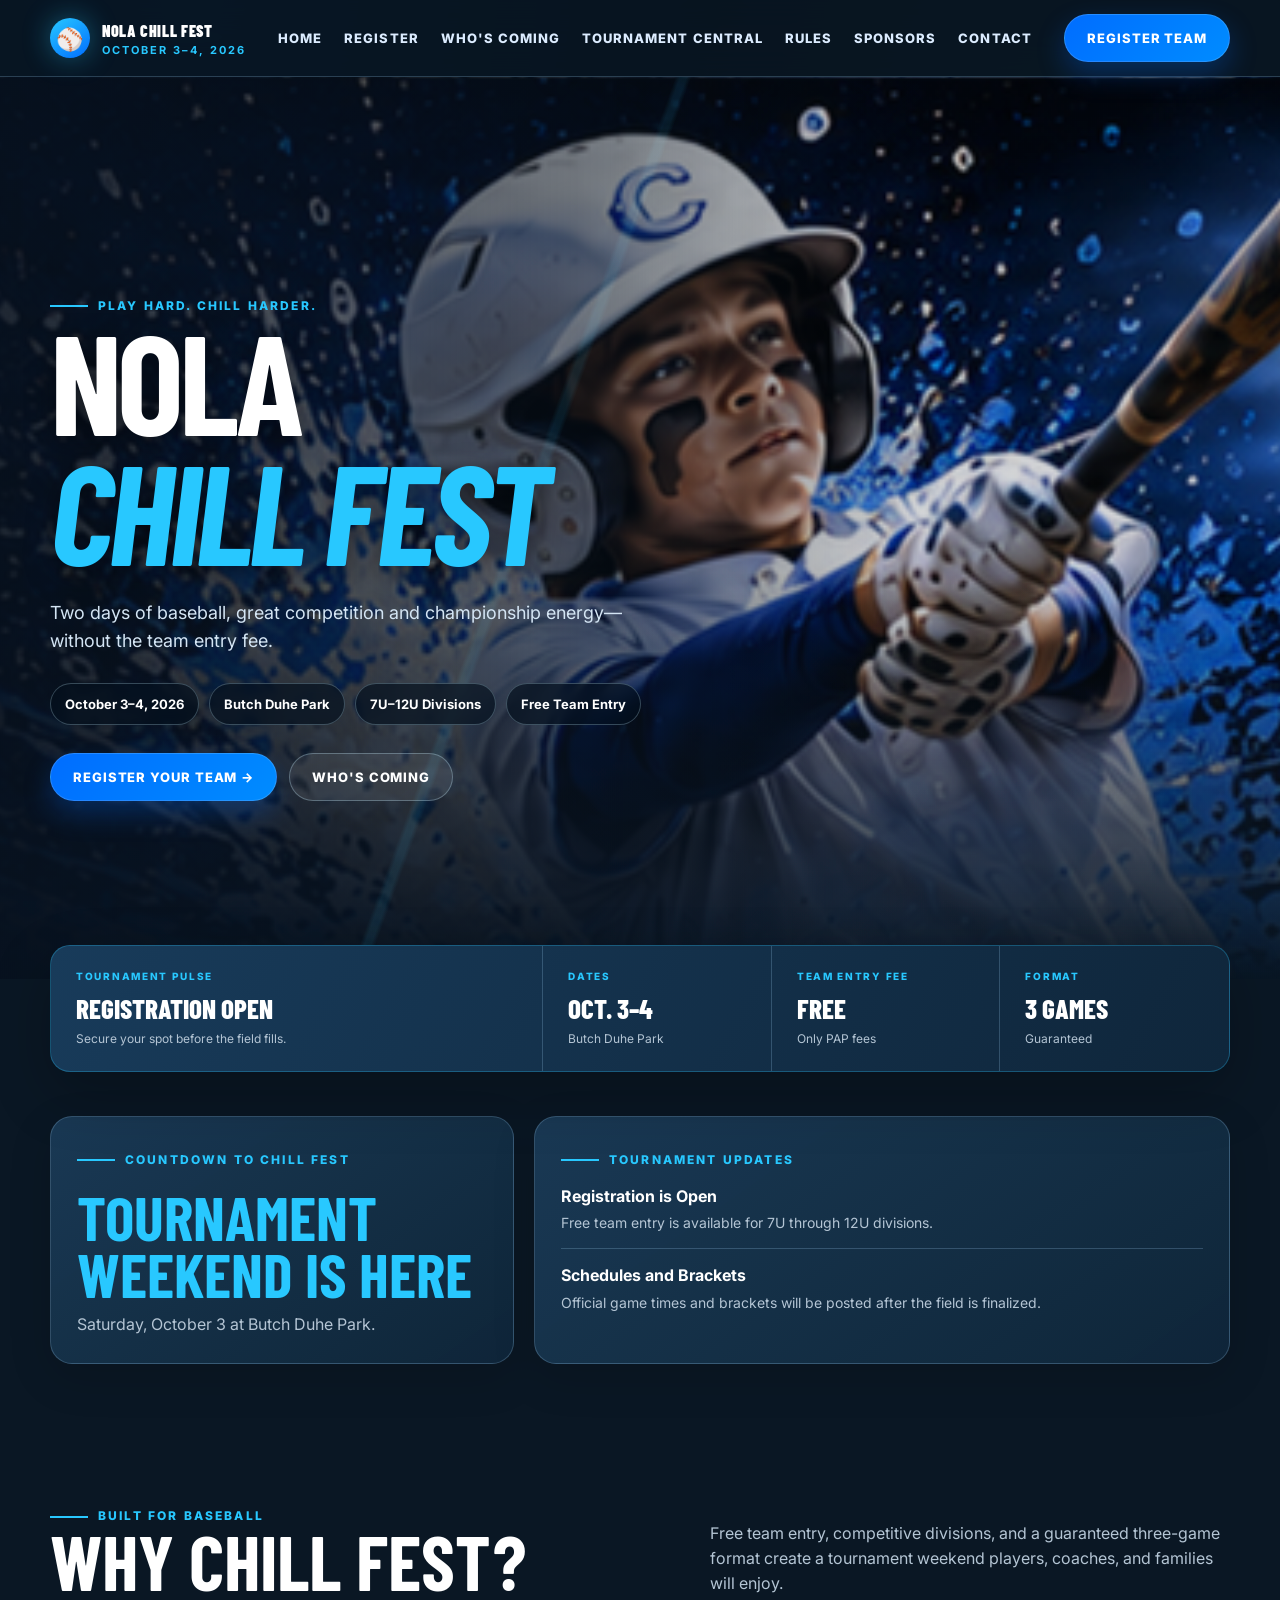
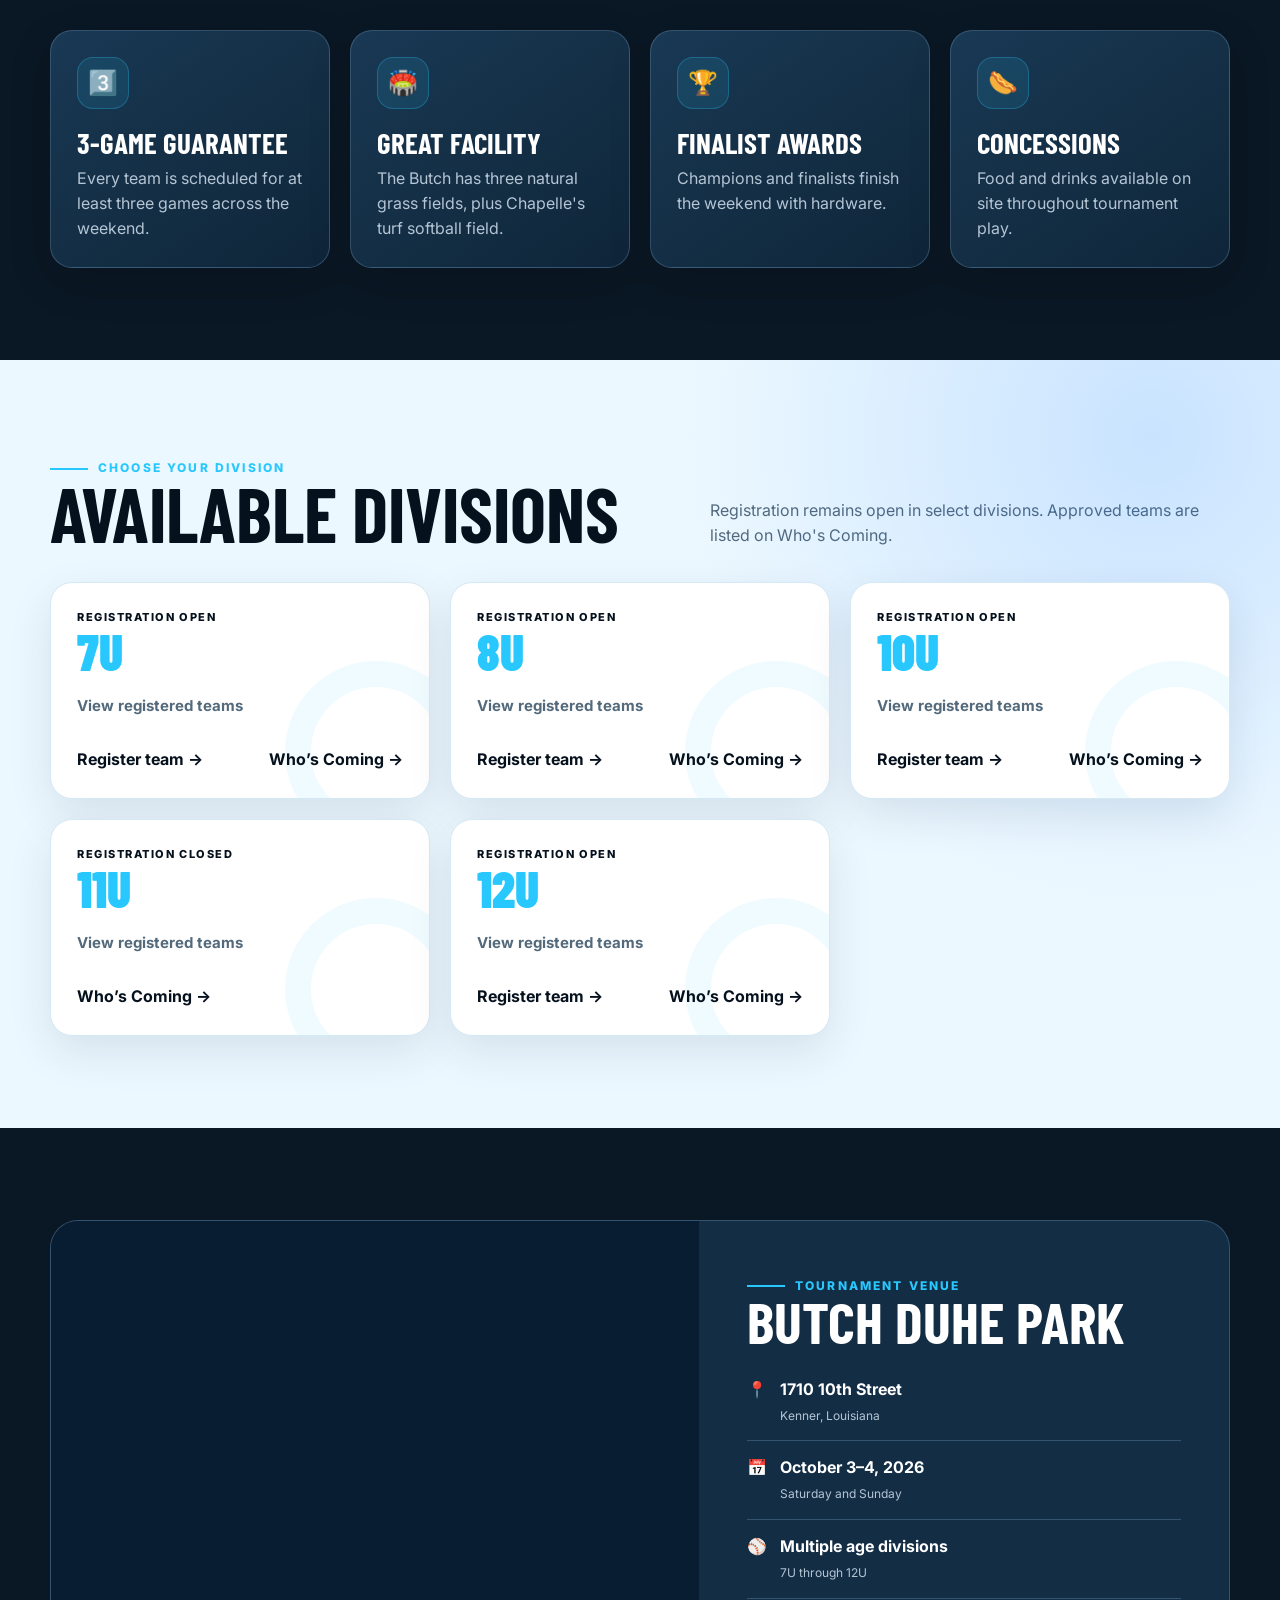
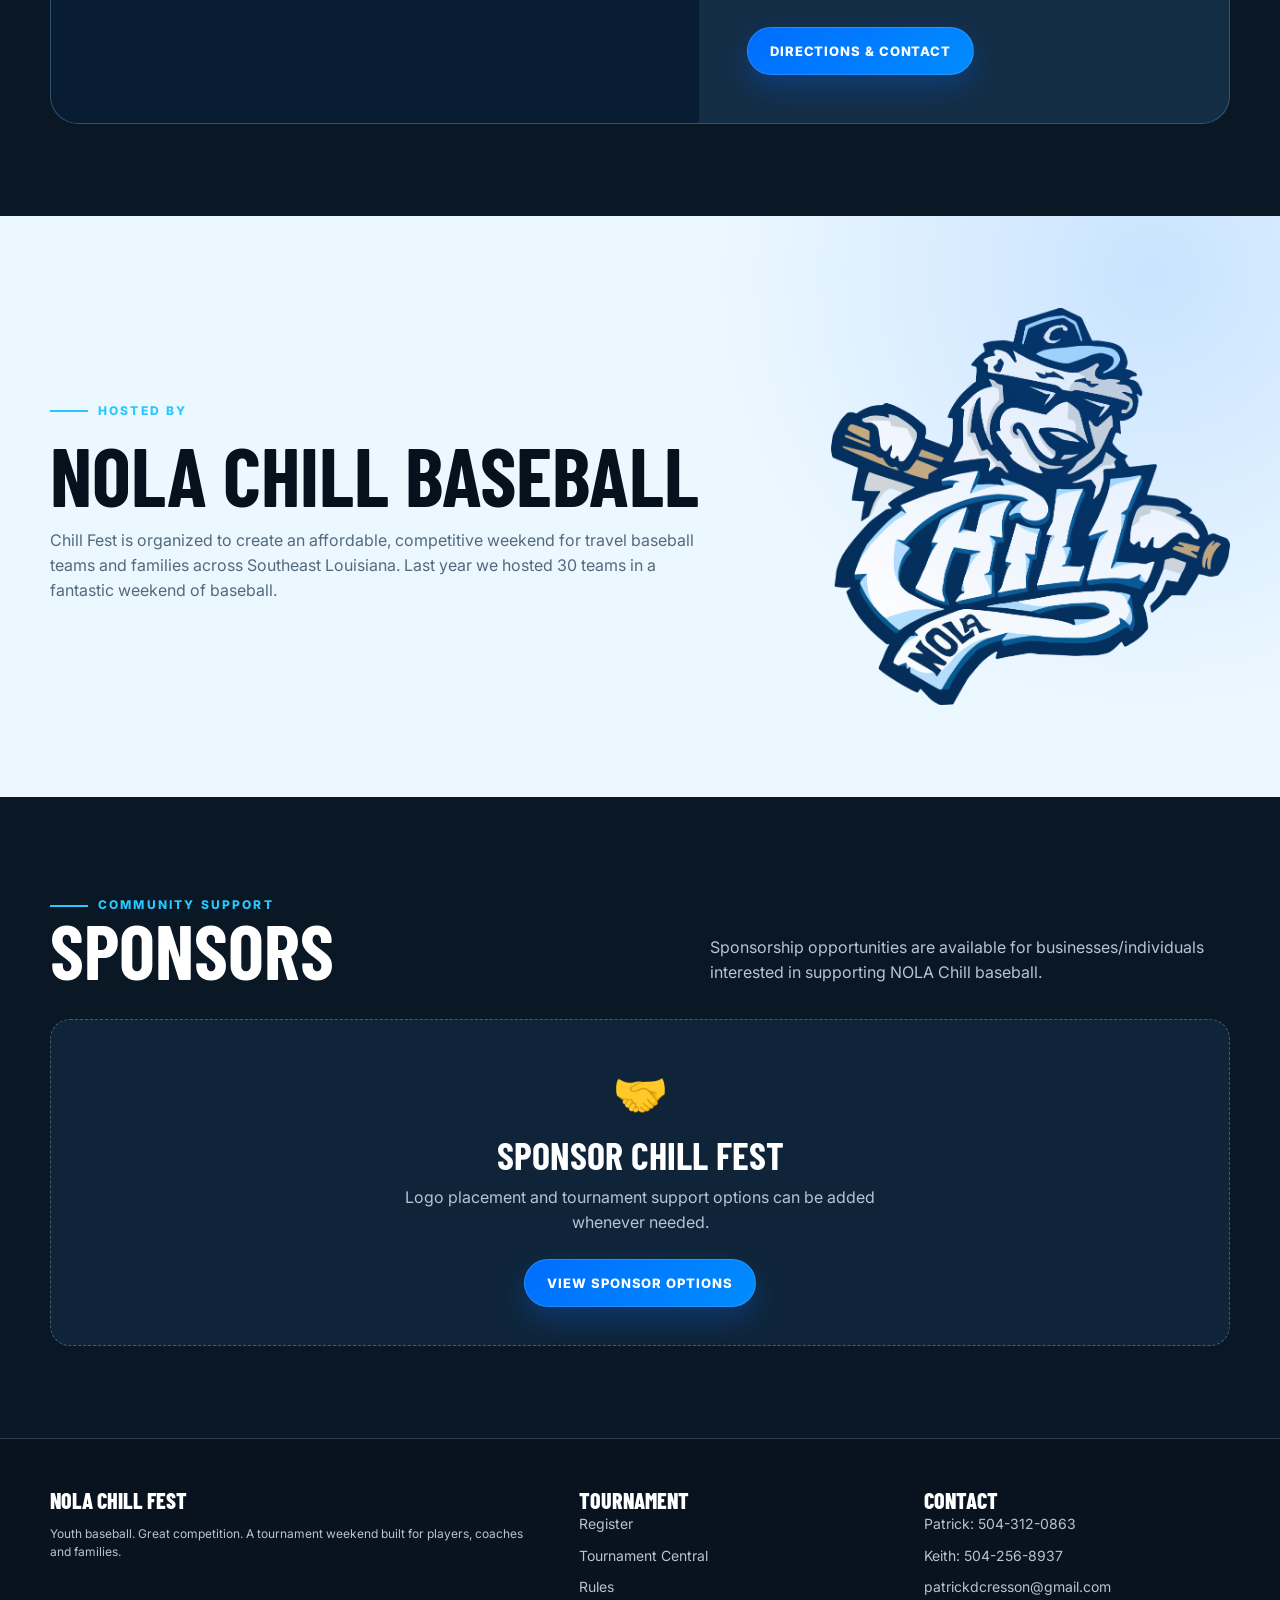
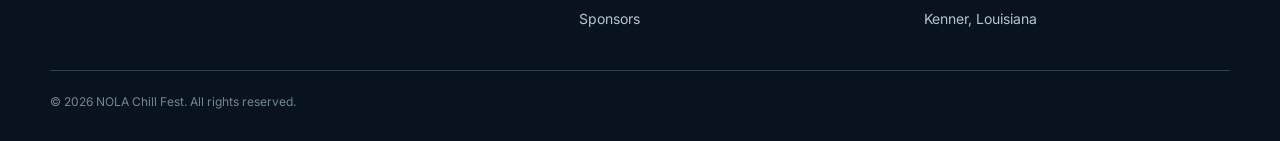
==== index.html @ 2774bab5 "Update index.html" ====
<!doctype html>
<html lang="en">
<head>
<meta charset="utf-8">
<meta name="viewport" content="width=device-width,initial-scale=1">
<title>NOLA Chill Fest Baseball Tournament | October 3–4, 2026</title>
<meta name="description" content="Register for NOLA Chill Fest, a free-entry youth baseball tournament at Butch Duhe Park in Kenner, Louisiana.">
<link rel="stylesheet" href="assets/styles.css">
<link rel="icon" type="image/png" href="assets/favicon.png">
</head>
<body>
<header class="site-header">
  <div class="wrap nav"><a class="brand" href="index.html"><span class="brand-mark">⚾</span><span>NOLA Chill Fest<small>October 3–4, 2026</small></span></a>
    <nav class="desktop-nav"><a href="index.html">Home</a><a href="register.html">Register</a><a data-whos-coming href="whos-coming.html">Who's Coming</a><a href="tournament-central.html">Tournament Central</a><a href="rules.html">Rules</a><a href="sponsors.html">Sponsors</a><a href="contact.html">Contact</a></nav>
    <a class="nav-cta" href="register.html">Register Team</a>
    <button class="menu-btn" aria-label="Open menu">☰</button>
  </div>
  <nav class="mobile-nav"><a href="index.html">Home</a><a href="register.html">Register</a><a data-whos-coming href="whos-coming.html">Who's Coming</a><a href="tournament-central.html">Tournament Central</a><a href="rules.html">Rules</a><a href="sponsors.html">Sponsors</a><a href="contact.html">Contact</a></nav>
</header>
<main>
  <section class="hero">
    <div class="wrap hero-inner">
      <div class="eyebrow">PLAY HARD. CHILL HARDER.</div>
      <h1>NOLA <span>Chill Fest</span></h1>
      <p class="hero-copy">Two days of baseball, great competition and championship energy—without the team entry fee.</p>
      <div class="hero-meta"><span class="pill">October 3–4, 2026</span><span class="pill">Butch Duhe Park</span><span class="pill">7U–12U Divisions</span><span class="pill">Free Team Entry</span></div>
      <div class="hero-actions"><a class="btn" href="register.html">Register Your Team →</a><a class="btn secondary" href="/whos-coming">Who's Coming</a></div>
		  <!-- <a class="btn secondary" href="#details">Tournament Details</a></div> -->
    </div>
  </section>
  <div class="wrap pulse">
    <div class="pulse-card">
      <div class="pulse-block">
        <div class="pulse-label">Tournament Pulse</div>
        <div class="pulse-value">Registration Open</div>
        <div class="pulse-note">Secure your spot before the field fills.</div>
      </div>
      <div class="pulse-block">
        <div class="pulse-label">Dates</div>
        <div class="pulse-value">OCT. 3–4</div>
        <div class="pulse-note">Butch Duhe Park</div>
      </div>
      <div class="pulse-block">
        <div class="pulse-label">Team Entry Fee</div>
        <div class="pulse-value">Free</div>
        <div class="pulse-note">Only PAP fees</div>
      </div>
      <div class="pulse-block">
        <div class="pulse-label">Format</div>
        <div class="pulse-value">3 Games</div>
        <div class="pulse-note">Guaranteed</div>
      </div>
    </div>
  </div>
  <section class="home-utility">
    <div class="wrap utility-grid">
      <article class="card countdown-card">
        <div class="eyebrow">Countdown to Chill Fest</div>
        <h2 data-countdown>Loading countdown...</h2>
        <p>Saturday, October 3 at Butch Duhe Park.</p>
      </article>
      <article class="card updates-card">
        <div class="eyebrow">Tournament updates</div>
        <div data-tournament-updates>
          <p class="small">Updates will appear here.</p>
        </div>
      </article>
    </div>
  </section>
  <section id="details">
    <div class="wrap">
      <div class="section-head">
        <div>
          <div class="eyebrow">Built for baseball</div>
          <h2>Why Chill Fest?</h2>
        </div>
        <p>Free team entry, competitive divisions, and a guaranteed three-game format create a tournament weekend players, coaches, and families will enjoy.</p>
      </div>
      <div class="grid four">
        <article class="card">
          <div class="feature-icon">3️⃣</div>
          <h3>3-Game Guarantee</h3>
          <p>Every team is scheduled for at least three games across the weekend.</p>
        </article>
        <article class="card">
          <div class="feature-icon">🏟️</div>
          <h3>Great Facility</h3>
          <p>The Butch has three natural grass fields, plus Chapelle's turf softball field.</p>
        </article>
        <article class="card">
          <div class="feature-icon">🏆</div>
          <h3>Finalist Awards</h3>
          <p>Champions and finalists finish the weekend with hardware.</p>
        </article>
        <article class="card">
          <div class="feature-icon">🌭</div>
          <h3>Concessions</h3>
          <p>Food and drinks available on site throughout tournament play.</p>
        </article>
      </div>
    </div>
  </section>
  <section class="light-section">
    <div class="wrap">
      <div class="section-head">
        <div>
          <div class="eyebrow">Choose your division</div>
          <h2>Available Divisions</h2>
        </div>
        <p>Registration remains open in select divisions. Approved teams are listed on Who's Coming.</p>
      </div>
      <div class="grid three">
        <article class="card division-card" data-division-card="7U">
          <div>
            <div class="status">Registration open</div>
            <div class="division">7U</div>
            <div class="division-team-count" data-division-count="7U">Checking approved teams…</div>
          </div>
          <div class="division-card-links">
            <a href="register.html">Register team →</a>
            <a href="whos-coming.html" data-whos-coming>Who’s Coming →</a>
          </div>
        </article>
        <article class="card division-card" data-division-card="8U">
          <div>
            <div class="status">Registration open</div>
            <div class="division">8U</div>
            <div class="division-team-count" data-division-count="8U">Checking approved teams…</div>
          </div>
          <div class="division-card-links">
            <a href="register.html">Register team →</a>
            <a href="whos-coming.html" data-whos-coming>Who’s Coming →</a>
          </div>
        </article>
        <!-- <article class="card division-card" data-division-card="9U">
          <div>
            <div class="status">Registration open</div>
            <div class="division">9U</div>
            <div class="division-team-count" data-division-count="9U">Checking approved teams…</div>
          </div>
          <div class="division-card-links">
            <a href="register.html">Register team →</a>
            <a href="whos-coming.html" data-whos-coming>Who’s Coming →</a>
          </div>
        </article>  -->
        <article class="card division-card" data-division-card="10U">
          <div>
            <div class="status">Registration open</div>
            <div class="division">10U</div>
            <div class="division-team-count" data-division-count="10U">Checking approved teams…</div>
          </div>
          <div class="division-card-links">
            <a href="register.html">Register team →</a>
            <a href="whos-coming.html" data-whos-coming>Who’s Coming →</a>
          </div>
        </article>
        <article class="card division-card" data-division-card="11U">
          <div>
            <div class="status">Registration closed</div>
            <div class="division">11U</div>
            <div class="division-team-count" data-division-count="11U">Checking approved teams…</div>
          </div>
          <div class="division-card-links">
            <!-- <a href="register.html">Register team →</a> -->
            <a href="whos-coming.html" data-whos-coming>Who’s Coming →</a>
          </div>
        </article>
        <article class="card division-card" data-division-card="12U">
          <div>
            <div class="status">Registration open</div>
            <div class="division">12U</div>
            <div class="division-team-count" data-division-count="12U">Checking approved teams…</div>
          </div>
          <div class="division-card-links">
            <a href="register.html">Register team →</a>
            <a href="whos-coming.html" data-whos-coming>Who’s Coming →</a>
          </div>
        </article>
      </div>
    </div>
  </section>
  <section>
    <div class="wrap venue">
      <div class="venue-map">
  <!-- Paste the Google Maps iframe here -->
  <iframe
    src="https://www.google.com/maps/embed?pb=!1m18!1m12!1m3!1d4099.324015744456!2d-90.2511274239462!3d29.983693421445647!2m3!1f0!2f0!3f0!3m2!1i1024!2i768!4f13.1!3m3!1m2!1s0x8620b765c4f03809%3A0x68f5ed76d7e73fae!2sButch%20Duhe%20Park!5e1!3m2!1sen!2sus!4v1785452451136!5m2!1sen!2sus"
    loading="lazy"
    allowfullscreen
    referrerpolicy="no-referrer-when-downgrade"
    title="Google map showing Butch Duhe Park">
  </iframe>
</div>
      <div class="venue-copy">
        <div class="eyebrow">Tournament venue</div>
        <h2>Butch Duhe Park</h2>
        <div class="facts">
          <div class="fact"><span>📍</span>
            <div><strong>1710 10th Street</strong><br>
              <span class="small">Kenner, Louisiana</span></div>
          </div>
          <div class="fact"><span>📅</span>
            <div><strong>October 3–4, 2026</strong><br>
              <span class="small">Saturday and Sunday</span></div>
          </div>
          <div class="fact"><span>⚾</span>
            <div><strong>Multiple age divisions</strong><br>
              <span class="small">7U through 12U</span></div>
          </div>
        </div>
        <a class="btn" href="contact.html">Directions & Contact</a></div>
    </div>
  </section>
  <section class="light-section">
    <div class="wrap hosted-grid">
      <div>
        <div class="eyebrow">Hosted by</div>
        <h2>NOLA Chill Baseball</h2>
        <p>Chill Fest is organized to create an affordable, competitive weekend for travel baseball teams and families across Southeast Louisiana. Last year we hosted 30 teams in a fantastic weekend of baseball.</p>
      </div>
      <div class="hosted-mark"><img src="assets/Chill_STANDARD_OnWhite.png" alt="NOLA Chill Fest"></div>
    </div>
  </section>
  <section data-sponsors>
    <div class="wrap sponsor-preview">
      <div class="section-head">
        <div>
          <div class="eyebrow">Community support</div>
          <h2>Sponsors</h2>
        </div>
        <p>Sponsorship opportunities are available for businesses/individuals interested in supporting NOLA Chill baseball.</p>
      </div>
      <div class="empty compact">
        <div class="empty-icon">🤝</div>
        <h2>Sponsor Chill Fest</h2>
        <p>Logo placement and tournament support options can be added whenever needed.</p>
        <a class="btn" href="sponsors.html">View Sponsor Options</a></div>
    </div>
  </section>
  <!-- <section>
    <div class="wrap faq">
      <div class="section-head">
        <div>
          <div class="eyebrow">Quick answers</div>
          <h2>Frequently Asked</h2>
        </div>
      </div>
      <details>
        <summary>Is team entry really free?</summary>
        <p>Yes. Chill Fest is currently promoted as free team entry. Any gate, insurance or administrative details will be clearly communicated before acceptance.</p>
      </details>
      <details>
        <summary>When will teams appear on Who’s Coming?</summary>
        <p>The page remains hidden until at least one approved team has registered. Submitted teams will not publish automatically.</p>
      </details>
      <details>
        <summary>When will schedules and brackets be posted?</summary>
        <p>Tournament Central pages are ready now, but schedules, standings and brackets will display a “coming soon” state until official information is published.</p>
      </details>
    </div>
  </section> -->
</main>
<footer class="site-footer">
  <div class="wrap">
    <div class="footer-grid">
      <div>
        <div class="footer-title">NOLA Chill Fest</div>
        <p class="small">Youth baseball. Great competition. A tournament weekend built for players, coaches and families.</p>
      </div>
      <div>
        <div class="footer-title">Tournament</div>
        <div class="footer-links"><a href="register.html">Register</a><a href="tournament-central.html">Tournament Central</a><a href="rules.html">Rules</a><a href="sponsors.html">Sponsors</a></div>
      </div>
      <div>
        <div class="footer-title">Contact</div>
        <div class="footer-links"><a href="tel:15043120863">Patrick: 504-312-0863</a><a href="tel:15042568937">Keith: 504-256-8937</a><a href="mailto:patrickdcresson@gmail.com">patrickdcresson@gmail.com</a><span>Kenner, Louisiana</span></div>
      </div>
    </div>
    <div class="copyright">© <span data-year></span> NOLA Chill Fest. All rights reserved.</div>
  </div>
</footer>
<script src="assets/config.js"></script><script src="assets/site.js"></script>
</body>
</html>
---- assets/styles.css ----
@import url('https://fonts.googleapis.com/css2?family=Barlow+Condensed:ital,wght@0,600;0,700;0,800;0,900;1,800&family=Inter:wght@400;500;600;700;800&display=swap');
:root {
  /* Soft-dark palette: brighter surfaces, softer contrast, same brand colors. */
  --ink: #0a1724;
  --navy: #10263a;
  --navy2: #17344d;
  --blue: #006dff;
  --cyan: #28c8ff;
  --ice: #c6efff;
  --white: #fff;
  --muted: #b4c5d4;
  --line: rgba(169, 218, 255, .22);
  --card: rgba(21, 48, 73, .92);
  --shadow: 0 22px 60px rgba(0, 0, 0, .24);
  --radius: 22px;
  --max: 1180px;
}
* {
  box-sizing: border-box;
}
html {
  scroll-behavior: smooth;
}
body {
  margin: 0;
  background: var(--ink);
  color: var(--white);
  font-family: Inter, Arial, sans-serif;
  line-height: 1.55;
}
body:before {
  content: "";
  position: fixed;
  inset: 0;
  pointer-events: none;
  background: radial-gradient(circle at 15% 0%, rgba(0, 109, 255, .22), transparent 38%), radial-gradient(circle at 86% 18%, rgba(40, 200, 255, .14), transparent 34%);
  z-index: -2;
}
a {
  color: inherit;
  text-decoration: none;
}
img {
  max-width: 100%;
  display: block;
}
.wrap {
  width: min(var(--max), calc(100% - 32px));
  margin: auto;
}
.site-header {
  position: sticky;
  top: 0;
  z-index: 50;
  background: rgba(8, 20, 32, .9);
  backdrop-filter: blur(16px);
  border-bottom: 1px solid var(--line);
}
.nav {
  height: 76px;
  display: flex;
  align-items: center;
  justify-content: space-between;
  gap: 24px;
}
.brand {
  display: flex;
  align-items: center;
  gap: 12px;
  font-family: 'Barlow Condensed';
  font-weight: 900;
  letter-spacing: .04em;
  text-transform: uppercase;
}
.brand-mark {
  width: 40px;
  height: 40px;
  border-radius: 50%;
  display: grid;
  place-items: center;
  background: linear-gradient(145deg, var(--cyan), var(--blue));
  box-shadow: 0 0 28px rgba(40, 200, 255, .38);
  font-size: 22px;
}
.brand small {
  display: block;
  color: var(--cyan);
  font: 700 11px Inter;
  letter-spacing: .18em;
}
.desktop-nav {
  display: flex;
  align-items: center;
  gap: 22px;
  font-size: 13px;
  font-weight: 800;
  text-transform: uppercase;
  letter-spacing: .08em;
}
.desktop-nav a {
  color: #dcecff;
  transition: .2s;
}
.desktop-nav a:hover, .desktop-nav a.active {
  color: var(--cyan);
}
.nav-cta, .btn {
  display: inline-flex;
  align-items: center;
  justify-content: center;
  gap: 9px;
  border-radius: 999px;
  padding: 13px 22px;
  background: linear-gradient(135deg, var(--blue), #008cff);
  font-weight: 800;
  text-transform: uppercase;
  letter-spacing: .07em;
  font-size: 13px;
  border: 1px solid rgba(255, 255, 255, .15);
  box-shadow: 0 12px 28px rgba(0, 109, 255, .28);
  transition: .2s;
}
.btn:hover, .nav-cta:hover {
  transform: translateY(-2px);
  box-shadow: 0 16px 34px rgba(0, 109, 255, .38);
}
.btn.secondary {
  background: rgba(255, 255, 255, .08);
  box-shadow: none;
  border-color: rgba(198, 239, 255, .3);
}
.bracket-print-btn {
    background: linear-gradient(135deg, var(--blue), #008cff);
    color: #fff;
    border: 1px solid rgba(255,255,255,.15);
    box-shadow: 0 12px 28px rgba(0,109,255,.28);
}
.bracket-print-btn:hover {
    transform: translateY(-2px);
    box-shadow: 0 16px 34px rgba(0,109,255,.38);
}
.menu-btn {
  display: none;
  background: none;
  border: 0;
  color: #fff;
  font-size: 28px;
}
.mobile-nav {
  display: none;
  padding: 0 16px 18px;
}
.mobile-nav.open {
  display: grid;
}
.mobile-nav a {
  padding: 13px 4px;
  border-bottom: 1px solid var(--line);
  font-weight: 700;
}
.hero {
  min-height: 720px;
  position: relative;
  display: grid;
  align-items: end;
  overflow: hidden;
  background: #0d1c2a;
}
.hero:before {
  content: "";
  position: absolute;
  inset: 0;
  background-image: linear-gradient(90deg, rgba(7, 17, 29, .90) 0%, rgba(7, 17, 29, .54) 48%, rgba(7, 17, 29, .18) 72%), linear-gradient(0deg, #0a1724 0%, transparent 45%), url('bg1.png');
  background-size: cover, cover, cover;
  background-position: center, center, 92% 38%;
  filter: saturate(1.05);
}
.hero:after {
  content: "";
  position: absolute;
  inset: 0;
  background: linear-gradient(110deg, transparent 0 42%, rgba(40, 200, 255, .09) 42.3% 42.7%, transparent 43%);
  mix-blend-mode: screen;
}
.hero-inner {
  position: relative;
  z-index: 2;
  padding: 120px 0 86px;
}
.eyebrow {
  display: inline-flex;
  align-items: center;
  gap: 10px;
  color: var(--cyan);
  font-weight: 800;
  text-transform: uppercase;
  letter-spacing: .18em;
  font-size: 12px;
}
.eyebrow:before {
  content: "";
  width: 38px;
  height: 2px;
  background: var(--cyan);
}
h1, h2, h3 {
  font-family: 'Barlow Condensed', Impact, sans-serif;
  text-transform: uppercase;
  margin: 0;
  line-height: .92;
}
h1 {
  font-size: clamp(64px, 11vw, 145px);
  max-width: 780px;
  letter-spacing: -.035em;
  text-shadow: 0 8px 28px rgba(0, 0, 0, .5);
}
h1 span {
  display: block;
  color: var(--cyan);
  font-style: italic;
}
.hero-copy {
  max-width: 620px;
  margin: 25px 0;
  color: #d4e5f4;
  font-size: 18px;
}
.hero-meta {
  display: flex;
  flex-wrap: wrap;
  gap: 10px;
  margin: 28px 0;
}
.pill {
  border: 1px solid rgba(198, 239, 255, .26);
  background: rgba(4, 15, 29, .67);
  backdrop-filter: blur(8px);
  padding: 10px 14px;
  border-radius: 999px;
  font-weight: 700;
  font-size: 13px;
}
.hero-actions {
  display: flex;
  flex-wrap: wrap;
  gap: 12px;
}
.pulse {
  position: relative;
  z-index: 4;
  margin-top: -34px;
}
.pulse-card {
  display: grid;
  grid-template-columns: 1.4fr repeat(3, .65fr);
  background: linear-gradient(120deg, #183b5a, #0f263b);
  border: 1px solid rgba(40, 200, 255, .28);
  border-radius: 20px;
  box-shadow: var(--shadow);
  overflow: hidden;
}
.pulse-block {
  padding: 23px 25px;
  border-right: 1px solid var(--line);
}
.pulse-block:last-child {
  border: 0;
}
.pulse-label {
  font-size: 10px;
  color: var(--cyan);
  font-weight: 800;
  letter-spacing: .17em;
  text-transform: uppercase;
}
.pulse-value {
  font-family: 'Barlow Condensed';
  font-size: 27px;
  font-weight: 800;
  text-transform: uppercase;
  margin-top: 3px;
}
.pulse-note {
  font-size: 12px;
  color: var(--muted);
}
section {
  padding: 92px 0;
}
.section-head {
  display: flex;
  justify-content: space-between;
  align-items: end;
  gap: 30px;
  margin-bottom: 34px;
}
.section-head h2 {
  font-size: clamp(44px, 7vw, 76px);
}
.section-head p {
  max-width: 520px;
  color: var(--muted);
  margin: 0;
}
.grid {
  display: grid;
  gap: 20px;
}
.grid.three {
  grid-template-columns: repeat(3, 1fr);
}
.grid.four {
  grid-template-columns: repeat(4, 1fr);
}
.card {
  background: linear-gradient(145deg, rgba(27, 59, 87, .94), rgba(15, 38, 58, .96));
  border: 1px solid var(--line);
  border-radius: var(--radius);
  padding: 26px;
  box-shadow: 0 14px 44px rgba(0, 0, 0, .14);
}
.feature-icon {
  width: 52px;
  height: 52px;
  border-radius: 16px;
  display: grid;
  place-items: center;
  background: rgba(40, 200, 255, .11);
  border: 1px solid rgba(40, 200, 255, .28);
  font-size: 24px;
  margin-bottom: 21px;
}
.card h3 {
  font-size: 29px;
  margin-bottom: 10px;
}
.card p {
  color: var(--muted);
  margin: 0;
}
.team-grid {
  display: grid;
  gap: 20px;
}
.light-section {
  background: #ecf8ff;
  color: #06111e;
  position: relative;
  overflow: hidden;
}
.light-section:before {
  content: "";
  position: absolute;
  inset: 0;
  background: radial-gradient(circle at 90% 10%, rgba(0, 109, 255, .15), transparent 35%);
}
.light-section .section-head p, .light-section .card p {
  color: #53697c;
}
.light-section .card {
  background: #fff;
  border-color: #d5e9f4;
  box-shadow: 0 16px 44px rgba(7, 40, 65, .1);
}
.division-card {
  position: relative;
  overflow: hidden;
  min-height: 210px;
  display: flex;
  flex-direction: column;
  justify-content: space-between;
}
.division-card:after {
  content: "";
  position: absolute;
  width: 130px;
  height: 130px;
  border: 26px solid rgba(40, 200, 255, .07);
  border-radius: 50%;
  right: -38px;
  bottom: -45px;
  pointer-events: none;
}
.division-card > * {
  position: relative;
  z-index: 1;
}
.division {
  font: 900 50px 'Barlow Condensed';
  color: var(--cyan);
  line-height: 1;
}

.division-team-count {
    margin: 18px 0 10px;
    font-weight: 700;
    color: #53697c;
    font-size: 15px;
}

.division-card-links {
    display: flex;
    justify-content: space-between;
    align-items: center;
    margin-top: 20px;
}

.division-card-links a {
    font-weight: 700;
}

@media (max-width:620px){

    .division-card-links {
        flex-direction: column;
        align-items: flex-start;
        gap: 8px;
    }

}

.status {
  font-size: 11px;
  font-weight: 800;
  letter-spacing: .14em;
  text-transform: uppercase;
}
.venue {
  display: grid;
  grid-template-columns: 1.1fr .9fr;
  border-radius: 28px;
  overflow: hidden;
  background: var(--card);
  border: 1px solid var(--line);
}
.venue-art {
  min-height: 470px;
  background: linear-gradient(0deg, rgba(4, 13, 25, .5), rgba(4, 13, 25, .05)), url('bg1.png');
  background-size: cover;
  background-position: 40% 60%;
}
.venue-copy {
  padding: 48px;
}
.venue-copy h2 {
  font-size: 58px;
}
.facts {
  display: grid;
  gap: 14px;
  margin: 28px 0;
}
.fact {
  display: flex;
  gap: 13px;
  padding-bottom: 14px;
  border-bottom: 1px solid var(--line);
}
.faq {
  max-width: 860px;
  margin: auto;
}
.faq details {
  border-bottom: 1px solid var(--line);
  padding: 20px 0;
}
.faq summary {
  cursor: pointer;
  font-weight: 800;
  font-size: 18px;
}
.faq p {
  color: var(--muted);
}
.site-footer {
  border-top: 1px solid var(--line);
  padding: 48px 0 30px;
  background: #08131f;
}
.footer-grid {
  display: grid;
  grid-template-columns: 1.6fr 1fr 1fr;
  gap: 40px;
}
.footer-title {
  font: 800 22px 'Barlow Condensed';
  text-transform: uppercase;
}
.footer-links {
  display: grid;
  gap: 10px;
  color: var(--muted);
  font-size: 14px;
}
.copyright {
  border-top: 1px solid var(--line);
  margin-top: 40px;
  padding-top: 22px;
  color: #71869a;
  font-size: 12px;
}
.page-hero {
  min-height: 390px;
  display: grid;
  align-items: end;
  position: relative;
  overflow: hidden;
  background: #10263a;
}
.page-hero:before {
  content: "";
  position: absolute;
  inset: 0;
  background: linear-gradient(90deg, rgba(8, 20, 32, .92), rgba(8, 20, 32, .28)), url('bg1.png');
  background-size: cover;
  background-position: center 45%;
}
.page-hero .wrap {
  position: relative;
  padding-bottom: 60px;
}
.page-hero h1 {
  font-size: clamp(58px, 8vw, 104px);
}
.content {
  padding: 70px 0 100px;
}
.notice {
  padding: 18px 20px;
  border-radius: 16px;
  border: 1px solid rgba(40, 200, 255, .28);
  background: rgba(40, 200, 255, .07);
  color: #cbefff;
  margin-bottom: 26px;
}
.filters {
  display: flex;
  gap: 12px;
  flex-wrap: wrap;
  margin-bottom: 25px;
}
.select, input, textarea {
  width: 100%;
  border: 1px solid #3a5b76;
  background: #10273c;
  color: #fff;
  border-radius: 13px;
  padding: 14px 15px;
  font: inherit;
}
.filters .select {
  width: auto;
  min-width: 160px;
}
.game-list {
  display: grid;
  gap: 14px;
}
.game {
  display: grid;
  grid-template-columns: 95px 1fr 90px;
  align-items: center;
  background: var(--card);
  border: 1px solid var(--line);
  border-radius: 17px;
  overflow: hidden;
}
.game-time {
  padding: 18px;
  border-right: 1px solid var(--line);
  font: 800 22px 'Barlow Condensed';
  text-align: center;
}
.game-match {
  padding: 16px 22px;
}
.game-match strong {
  display: block;
  font-size: 15px;
}
.game-meta {
  font-size: 12px;
  color: var(--muted);
}
.game-status {
  text-align: center;
  color: var(--cyan);
  font-size: 11px;
  font-weight: 800;
  text-transform: uppercase;
}
.empty {
  padding: 68px 24px;
  text-align: center;
  border: 1px dashed rgba(198, 239, 255, .28);
  border-radius: 20px;
  background: rgba(20, 46, 70, .62);
}
.empty-icon {
  font-size: 44px;
  margin-bottom: 12px;
}
.empty h2 {
  font-size: 42px;
}
.empty p {
  color: var(--muted);
  max-width: 530px;
  margin: 12px auto 24px;
}
.table-wrap {
  overflow: auto;
  border: 1px solid var(--line);
  border-radius: 18px;
}
table {
  width: 100%;
  border-collapse: collapse;
  min-width: 700px;
  background: rgba(18, 42, 64, .82);
}
th, td {
  padding: 16px;
  text-align: left;
  border-bottom: 1px solid var(--line);
}
th {
  color: var(--cyan);
  font-size: 11px;
  text-transform: uppercase;
  letter-spacing: .11em;
}
.bracket {
  display: grid;
  grid-template-columns: repeat(3, minmax(230px, 1fr));
  gap: 38px;
  overflow: auto;
  padding: 20px 0;
}
.round {
  display: grid;
  align-content: center;
  gap: 28px;
}
.match {
  background: var(--card);
  border: 1px solid var(--line);
  border-radius: 14px;
  overflow: hidden;
  min-width: 225px;
}
.match div {
  padding: 12px 14px;
  display: flex;
  justify-content: space-between;
  border-bottom: 1px solid var(--line);
}
.match div:last-child {
  border: 0;
}
.round h3 {
  text-align: center;
  font-size: 24px;
  color: var(--cyan);
}
.form-grid {
  display: grid;
  grid-template-columns: 1fr 1fr;
  gap: 18px;
}
.field label {
  display: block;
  margin-bottom: 8px;
  font-size: 12px;
  text-transform: uppercase;
  letter-spacing: .1em;
  font-weight: 800;
  color: #b9cde0;
}
.field.full {
  grid-column: 1/-1;
}
.form-card {
  max-width: 880px;
  margin: auto;
}
.step-row {
  display: grid;
  grid-template-columns: repeat(3, 1fr);
  gap: 12px;
  margin-bottom: 30px;
}
.step {
  padding: 15px;
  border-radius: 14px;
  background: rgba(255, 255, 255, .04);
  border: 1px solid var(--line);
  font-size: 12px;
}
.step b {
  display: block;
  color: var(--cyan);
  text-transform: uppercase;
  letter-spacing: .1em;
}
.contact-grid {
  display: grid;
  grid-template-columns: .9fr 1.1fr;
  gap: 22px;
}
.contact-card a {
  color: var(--cyan);
  font-weight: 700;
}
.map-placeholder {
  min-height: 440px;
  background: linear-gradient(145deg, #234c6b, #102b43);
  display: grid;
  place-items: center;
  text-align: center;
  border-radius: 22px;
  border: 1px solid var(--line);
}
.small {
  font-size: 12px;
  color: var(--muted);
}
@media (max-width:900px) {
  .desktop-nav, .nav-cta {
    display: none;
  }
  .menu-btn {
    display: block;
  }
  .hero {
    min-height: 650px;
  }
  .hero:before {
    background-image: linear-gradient(0deg, #0a1724 0%, rgba(10, 23, 36, .28) 65%), linear-gradient(90deg, rgba(10, 23, 36, .78), rgba(10, 23, 36, .06)), url('bg1.png');
    background-position: center, center, 80% center;
  }
  .hero-inner {
    padding-top: 300px;
  }
  .pulse-card {
    grid-template-columns: 1fr 1fr;
  }
  .pulse-block:nth-child(2) {
    border-right: 0;
  }
  .pulse-block:nth-child(-n+2) {
    border-bottom: 1px solid var(--line);
  }
  .grid.three, .grid.four {
    grid-template-columns: 1fr 1fr;
  }
  .venue, .contact-grid {
    grid-template-columns: 1fr;
  }
  .venue-art {
    min-height: 330px;
  }
  .footer-grid {
    grid-template-columns: 1fr 1fr;
  }
  .footer-grid > div:first-child {
    grid-column: 1/-1;
  }
}
@media (max-width:620px) {
  .wrap {
    width: min(var(--max), calc(100% - 22px));
  }
  .nav {
    height: 66px;
  }
  .brand {
    font-size: 15px;
  }
  .brand-mark {
    width: 35px;
    height: 35px;
  }
  .hero {
    min-height: 610px;
  }
  .hero-inner {
    padding: 270px 0 62px;
  }
  h1 {
    font-size: 65px;
  }
  .hero-copy {
    font-size: 15px;
    margin: 16px 0;
  }
  .hero-meta {
    margin: 18px 0;
  }
  .pill {
    padding: 8px 11px;
    font-size: 11px;
  }
  .btn {
    width: 100%;
  }
  .pulse {
    margin-top: -22px;
  }
  .pulse-card {
    grid-template-columns: 1fr 1fr;
  }
  .pulse-block {
    padding: 16px;
  }
  .pulse-value {
    font-size: 21px;
  }
  section {
    padding: 66px 0;
  }
  .section-head {
    display: block;
  }
  .section-head h2 {
    font-size: 49px;
    margin-bottom: 14px;
  }
  .grid.three, .grid.four {
    grid-template-columns: 1fr;
  }
  .venue-copy {
    padding: 29px;
  }
  .venue-copy h2 {
    font-size: 48px;
  }
  .footer-grid {
    grid-template-columns: 1fr;
  }
  .footer-grid > div:first-child {
    grid-column: auto;
  }
  .page-hero {
    min-height: 320px;
  }
  .page-hero .wrap {
    padding-bottom: 38px;
  }
  .content {
    padding: 48px 0 70px;
  }
  .game {
    grid-template-columns: 72px 1fr;
  }
  .game-status {
    grid-column: 1/-1;
    border-top: 1px solid var(--line);
    padding: 8px;
  }
  .game-time {
    padding: 15px 8px;
    font-size: 18px;
  }
  .game-match {
    padding: 14px;
  }
  .form-grid, .step-row {
    grid-template-columns: 1fr;
  }
  .field.full {
    grid-column: auto;
  }
  .filters .select {
    width: 100%;
  }
  .bracket {
    grid-template-columns: repeat(3, 230px);
  }
}

.consent {
  display: flex !important;
  align-items: flex-start;
  gap: 10px;
  text-transform: none !important;
  letter-spacing: 0 !important;
  font-size: 14px !important;
  color: #dcecff !important;
}
.consent input {
  width: auto;
  margin-top: 4px;
  accent-color: var(--blue);
}
.form-note {
  margin: 12px 0 0;
  color: var(--muted);
  font-size: 12px;
}
.success-card {
  max-width: 760px;
  margin: auto;
  text-align: center;
  padding: 48px;
}
.success-card .feature-icon {
  margin: 0 auto 22px;
}
.success-card h2 {
  font-size: clamp(44px, 7vw, 72px);
  margin-bottom: 15px;
}
.success-card p {
  max-width: 590px;
  margin: 0 auto 26px;
}
.link-row {
  display: flex;
  justify-content: center;
  gap: 12px;
  flex-wrap: wrap;
}
.link-row .btn {
  min-width: 210px;
}
@media (max-width:620px) {
  .success-card {
    padding: 30px 20px;
  }
  .link-row .btn {
    width: 100%;
  }
}
.form-status {
  margin-top: 14px;
  font-weight: 800;
  min-height: 1.5em;
}
.form-status.error {
  color: #b42318;
}
.form-status.success {
  color: #067647;
}
.btn:disabled {
  opacity: .65;
  cursor: wait;
}
.honeypot {
  position: absolute !important;
  left: -10000px !important;
  width: 1px !important;
  height: 1px !important;
  overflow: hidden !important;
}
.bracket-tools {
  display: flex;
  align-items: center;
  gap: 18px;
  flex-wrap: wrap;
  margin: 0 0 24px;
}
.bracket-tools span {
  color: var(--muted);
  font-size: 13px;
}
.bracket-print-header {
  display: none;
}
@media print {
  @page {
    size: landscape;
    margin: .35in;
  }
  .bracket-team.is-winner .bracket-team-name,
.bracket-team.is-winner .bracket-score,
.bracket-team.is-winner .bracket-seed {
  color: #000 !important;
}
  * {
    -webkit-print-color-adjust: exact !important;
    print-color-adjust: exact !important;
  }
  body {
    background: #fff !important;
    color: #000 !important;
    font-family: Arial, sans-serif;
    line-height: 1.25;
  }
  body:before, .site-header, .site-footer, .page-hero, .no-print {
    display: none !important;
  }
  main, .content, .wrap {
    width: 100% !important;
    max-width: none !important;
    margin: 0 !important;
    padding: 0 !important;
  }
  .bracket-print-header {
    display: block !important;
    border-bottom: 2px solid #000;
    padding: 0 0 10px;
    margin: 0 0 16px;
  }
  .bracket-print-header h2 {
    font: 700 22px Arial, sans-serif;
    text-transform: none;
    line-height: 1.1;
    margin: 0 0 4px;
  }
  .bracket-print-header p {
    font-size: 10px;
    margin: 2px 0;
    color: #222;
  }
  .bracket-updated {
    float: right;
    margin-top: -25px !important;
  }
  .bracket {
    display: grid !important;
    grid-template-columns: repeat(3, 1fr) !important;
    gap: 22px !important;
    overflow: visible !important;
    padding: 0 !important;
    min-width: 0 !important;
  }
  .round {
    display: grid !important;
    align-content: center !important;
    gap: 20px !important;
    break-inside: avoid;
  }
  .round h3 {
    font: 700 13px Arial, sans-serif !important;
    color: #000 !important;
    text-transform: uppercase !important;
    letter-spacing: .06em !important;
    border-bottom: 1px solid #777;
    padding-bottom: 5px;
  }
  .match {
    background: #fff !important;
    color: #000 !important;
    border: 1.25px solid #000 !important;
    border-radius: 0 !important;
    min-width: 0 !important;
    box-shadow: none !important;
    break-inside: avoid;
  }
  .match div {
    padding: 9px 10px !important;
    border-bottom: 1px solid #999 !important;
    font-size: 11px !important;
    min-height: 31px;
    align-items: center;
  }
  .match div:last-child {
    border-bottom: 0 !important;
  }
  .match b {
    font-size: 12px !important;
  }
}
.venue-map {
  min-height: 500px;
  overflow: hidden;
  border-radius: 24px 0 0 24px;
  background: #081d31;
}
.venue-map iframe {
  display: block;
  width: 100%;
  height: 100%;
  min-height: 500px;
  border: 0;
}
@media (max-width: 900px) {
  .venue-map {
    min-height: 340px;
    border-radius: 22px 22px 0 0;
  }
  .venue-map iframe {
    min-height: 340px;
  }
}

/* Version 4 additions */
.home-utility {
  padding: 44px 0;
}
.utility-grid {
  display: grid;
  grid-template-columns: .8fr 1.2fr;
  gap: 20px;
}
.countdown-card h2 {
  font-size: clamp(38px, 5vw, 62px);
  margin: 18px 0 10px;
  color: var(--cyan);
}
.update-item {
  display: grid;
  gap: 4px;
  padding: 14px 0;
  border-bottom: 1px solid var(--line);
}
.update-item:last-child {
  border-bottom: 0;
}
.update-item span {
  color: var(--muted);
  font-size: 14px;
}
.hosted-grid {
  display: grid;
  grid-template-columns: 1.3fr .7fr;
  align-items: center;
  gap: 40px;
}
.hosted-grid h2 {
  font-size: clamp(50px, 7vw, 82px);
  margin: 16px 0;
}
.hosted-grid p {
  color: #53697c;
  max-width: 670px;
}
.hosted-mark {
  font: 900 74px/0.78 'Barlow Condensed';
  text-align: center;
  color: #071526;
}
.hosted-mark span {
  color: var(--blue);
  font-style: italic;
}
.empty.compact {
  padding: 38px 22px;
}
.empty.compact h2 {
  font-size: 38px;
}
.contact-people {
  display: grid;
  grid-template-columns: 1fr 1fr;
  gap: 22px;
}
.person-card .role, .tier-label {
  color: var(--cyan);
  font-size: 11px;
  font-weight: 800;
  letter-spacing: .14em;
  text-transform: uppercase;
}
.person-card h2, .sponsor-contact h2, .venue-contact h2 {
  font-size: clamp(42px, 5vw, 62px);
  margin: 15px 0;
}
.contact-actions {
  display: grid;
  gap: 10px;
  margin-top: 22px;
}
.contact-actions a {
  color: var(--cyan);
  font-weight: 800;
  overflow-wrap: anywhere;
}
/* Contact venue */
.venue-contact {
  margin-top: 22px;
  overflow: hidden;
  border: 1px solid var(--line);
  border-radius: var(--radius);
  background: linear-gradient(
    145deg,
    rgba(27, 59, 87, 0.94),
    rgba(15, 38, 58, 0.96)
  );
}

.venue-contact:not(.venue-contact-map) {
  display: flex;
  align-items: center;
  justify-content: space-between;
  padding: 34px;
}

.venue-contact-map {
  display: grid;
  grid-template-columns: minmax(320px, 0.75fr) minmax(560px, 1.25fr);
  padding: 0;
}

.venue-contact-copy {
  display: flex;
  flex-direction: column;
  align-items: flex-start;
  justify-content: center;
  padding: 44px 34px;
}

.contact-map {
  min-width: 0;
  min-height: 400px;
}

.contact-map iframe {
  display: block;
  width: 100%;
  height: 100%;
  min-height: 400px;
  border: 0;
}
.venue-pin {
  font-size: 72px;
}
.sponsor-tier {
  min-height: 220px;
}
.sponsor-tier h3 {
  margin-top: 18px;
}
.sponsor-contact {
  margin: 24px 0;
  display: flex;
  justify-content: space-between;
  align-items: center;
  gap: 30px;
}
.sponsor-placeholder {
  margin-top: 24px;
}
.bracket-game-label {
    border-radius: 12px 12px 0 0;
}

.bracket-game-meta {
    border-radius: 0 0 12px 12px;
}
.bracket-game-label,
.bracket-game-meta {
    padding: 10px 14px;
}
.bracket-game-label,
.bracket-game-meta {
    background: #244661;
}
.bracket-game-label {
    border-bottom: 1px solid rgba(255,255,255,.08);
}

.bracket-game-meta {
    border-top: 1px solid rgba(255,255,255,.08);
}
.bracket-card {
  min-height: 310px;
  display: flex;
  flex-direction: column;
  justify-content: space-between;
}
.bracket-card p {
  margin-top: 12px;
}
.bracket-card-actions {
  display: grid;
  grid-template-columns: 1fr 1fr;
  gap: 10px;
  margin-top: 24px;
}
.bracket-card-actions .btn {
  padding: 11px 12px;
}
.bracket-card .division {
  margin-top: 8px;
}
@media (max-width:900px) {
  .utility-grid, .hosted-grid, .contact-people {
    grid-template-columns: 1fr;
  }

  .venue-contact-map {
    grid-template-columns: 1fr;
  }

  .venue-contact-copy {
    padding: 34px 28px;
  }

  .contact-map {
    width: 100%;
    min-height: 360px;
  }

  .contact-map iframe {
    width: 100%;
    height: 360px;
    min-height: 360px;
  }
  .sponsor-contact {
    align-items: flex-start;
    flex-direction: column;
  }
  .hosted-mark {
    text-align: left;
  }
}
@media (max-width:620px) {
  .home-utility {
    padding: 28px 0;
  }
  .venue-contact:not(.venue-contact-map) {
    align-items: flex-start;
  }
  .venue-pin {
    font-size: 44px;
  }
  .bracket-card-actions {
    grid-template-columns: 1fr;
  }
  .bracket-card-actions .btn {
    width: 100%;
  }
}
/* Standings: full desktop table and compact one-screen mobile table. */
.standings-mobile {
  display: none;
}
.standings-empty {
  text-align: center;
  padding: 52px !important;
  color: var(--muted);
}
.standings-desktop table {
  min-width: 700px;
}
.standings-desktop th:not(:nth-child(2)), .standings-desktop td:not(:nth-child(2)) {
  text-align: center;
}
.standings-desktop th:nth-child(2), .standings-desktop td:nth-child(2) {
  text-align: left;
}
@media (max-width:620px) {
  .standings-desktop {
    display: none;
  }
  .standings-mobile {
    display: block;
    overflow: visible;
    border-radius: 12px;
  }
  .standings-mobile table {
    min-width: 0;
    width: 100%;
    table-layout: fixed;
    font-size: 10px;
  }
  .standings-mobile th, .standings-mobile td {
    padding: 9px 4px;
    text-align: center;
    white-space: nowrap;
  }
  .standings-mobile th {
    font-size: 8px;
    letter-spacing: .04em;
  }
  .standings-mobile th:nth-child(1), .standings-mobile td:nth-child(1) {
    width: 7%;
  }
  .standings-mobile th:nth-child(2), .standings-mobile td:nth-child(2) {
    width: 38%;
    text-align: left;
    white-space: normal;
    overflow-wrap: anywhere;
    line-height: 1.25;
  }
  .standings-mobile th:nth-child(3), .standings-mobile td:nth-child(3) {
    width: 14%;
  }
  .standings-mobile th:nth-child(4), .standings-mobile td:nth-child(4) {
    width: 13%;
  }
  .standings-mobile th:nth-child(5), .standings-mobile td:nth-child(5), .standings-mobile th:nth-child(6), .standings-mobile td:nth-child(6), .standings-mobile th:nth-child(7), .standings-mobile td:nth-child(7) {
    width: 9.33%;
  }
  .standings-mobile .standings-empty {
    padding: 34px 14px !important;
    white-space: normal;
    font-size: 12px;
  }
}

/* Rules page */
.rules-page { padding-top: 70px }
.rules-intro { margin-bottom: 30px }
.rules-download-grid {
  display: grid;
  grid-template-columns: repeat(2, minmax(0, 1fr));
  gap: 22px;
}
.document-card {
  min-height: 330px;
  display: flex;
  flex-direction: column;
  justify-content: space-between;
  position: relative;
  overflow: hidden;
}
.document-card:after {
  content: "";
  position: absolute;
  width: 210px;
  height: 210px;
  border: 34px solid rgba(40, 200, 255, .055);
  border-radius: 50%;
  right: -86px;
  bottom: -102px;
  pointer-events: none;
}
.document-card > * { position: relative; z-index: 1 }
.document-icon {
  width: 58px;
  height: 58px;
  display: grid;
  place-items: center;
  border-radius: 17px;
  font-size: 27px;
  background: rgba(40, 200, 255, .1);
  border: 1px solid rgba(40, 200, 255, .3);
  margin-bottom: 24px;
}
.document-card h3 { font-size: 40px; margin: 12px 0 }
.document-card p { max-width: 500px }
.document-actions {
  display: flex;
  align-items: center;
  gap: 18px;
  flex-wrap: wrap;
  margin-top: 28px;
}
.text-link { color: var(--cyan); font-weight: 800; font-size: 13px; text-transform: uppercase; letter-spacing: .06em }
.rules-section-head {
  display: flex;
  align-items: end;
  justify-content: space-between;
  gap: 30px;
  margin: 78px 0 28px;
}
.rules-section-head h2 { font-size: clamp(44px, 7vw, 72px) }
.rules-section-head p { color: var(--muted); max-width: 520px; margin: 0 }
.quick-rules-grid {
  display: grid;
  grid-template-columns: repeat(3, minmax(0, 1fr));
  border: 1px solid var(--line);
  border-radius: 22px;
  overflow: hidden;
  background: rgba(7, 24, 42, .65);
}
.rule-stat {
  min-height: 165px;
  padding: 26px;
  border-right: 1px solid var(--line);
  border-bottom: 1px solid var(--line);
  display: flex;
  flex-direction: column;
  justify-content: center;
}
.rule-stat:nth-child(3n) { border-right: 0 }
.rule-stat:nth-last-child(-n+3) { border-bottom: 0 }
.rule-stat span { color: var(--cyan); text-transform: uppercase; letter-spacing: .14em; font-size: 10px; font-weight: 800 }
.rule-stat strong { font: 800 31px 'Barlow Condensed'; text-transform: uppercase; margin: 8px 0 5px }
.rule-stat small { color: var(--muted); font-size: 12px }
.rules-accordion { display: grid; gap: 14px }
.rules-accordion details {
  background: linear-gradient(145deg, rgba(27, 59, 87, .94), rgba(15, 38, 58, .96));
  border: 1px solid var(--line);
  border-radius: 18px;
  overflow: hidden;
}
.rules-accordion summary {
  list-style: none;
  cursor: pointer;
  padding: 24px 26px;
  display: flex;
  justify-content: space-between;
  align-items: center;
  gap: 20px;
}
.rules-accordion summary::-webkit-details-marker { display: none }
.rules-accordion summary b { display: block; font: 800 29px 'Barlow Condensed'; text-transform: uppercase }
.rules-accordion summary small { display: block; color: var(--muted); margin-top: 4px }
.details-plus { color: var(--cyan); font-size: 30px; line-height: 1; transition: transform .2s }
.rules-accordion details[open] .details-plus { transform: rotate(45deg) }
.details-body { padding: 0 26px 26px; border-top: 1px solid var(--line) }
.details-body ul { margin: 22px 0 0; padding-left: 20px; color: #d4e5f4 }
.details-body li + li { margin-top: 9px }
.facility-callout {
  margin-top: 72px;
  display: grid;
  grid-template-columns: 1.15fr .85fr;
  gap: 40px;
  border: 1px solid rgba(40, 200, 255, .25);
  border-radius: 24px;
  padding: 40px;
  background: linear-gradient(130deg, rgba(27, 61, 91, .97), rgba(13, 35, 54, .97));
}
.facility-copy h2 { font-size: clamp(45px, 6vw, 68px); margin: 16px 0 }
.facility-copy p { color: #d4e5f4; max-width: 650px }
.facility-copy .small { color: var(--muted); margin-bottom: 24px }
.facility-meta { display: grid; align-content: center; gap: 12px }
.facility-meta div { padding: 18px 20px; border: 1px solid var(--line); border-radius: 15px; background: rgba(255,255,255,.035) }
.facility-meta span { display: block; color: var(--cyan); text-transform: uppercase; font-size: 10px; font-weight: 800; letter-spacing: .13em }
.facility-meta strong { display: block; margin-top: 4px; font-size: 16px }
.rules-contact {
  margin-top: 24px;
  display: flex;
  align-items: center;
  justify-content: space-between;
  gap: 30px;
}
.rules-contact h2 { font-size: clamp(42px, 5vw, 60px); margin: 14px 0 }
.rules-contact p { max-width: 620px }
.rules-contact-actions { display: grid; gap: 10px; min-width: 260px }
.rules-contact-actions a { color: var(--cyan); font-weight: 800; overflow-wrap: anywhere }
@media (max-width:900px) {
  .rules-download-grid, .facility-callout { grid-template-columns: 1fr }
  .quick-rules-grid { grid-template-columns: repeat(2, minmax(0, 1fr)) }
  .rule-stat:nth-child(3n) { border-right: 1px solid var(--line) }
  .rule-stat:nth-child(2n) { border-right: 0 }
  .rule-stat:nth-last-child(-n+3) { border-bottom: 1px solid var(--line) }
  .rule-stat:nth-last-child(-n+2) { border-bottom: 0 }
  .rules-contact { align-items: flex-start; flex-direction: column }
}
@media (max-width:620px) {
  .rules-section-head { display: block; margin-top: 58px }
  .rules-section-head h2 { margin-bottom: 14px }
  .rules-download-grid { gap: 16px }
  .document-card { min-height: 0 }
  .document-card h3 { font-size: 35px }
  .document-actions { align-items: stretch; flex-direction: column }
  .document-actions .btn { width: 100% }
  .quick-rules-grid { grid-template-columns: 1fr }
  .rule-stat, .rule-stat:nth-child(2n), .rule-stat:nth-child(3n), .rule-stat:nth-last-child(-n+2), .rule-stat:nth-last-child(-n+3) {
    border-right: 0;
    border-bottom: 1px solid var(--line);
  }
  .rule-stat:last-child { border-bottom: 0 }
  .rule-stat { min-height: 135px; padding: 22px }
  .facility-callout { padding: 28px 22px; margin-top: 56px }
  .rules-contact { padding: 26px 22px }
  .rules-contact-actions { min-width: 0; width: 100% }
}

/* Live championship brackets */
.bracket-page {
  padding-top: 54px;
}

.bracket-toolbar {
  display: flex;
  align-items: end;
  justify-content: space-between;
  gap: 20px;
  margin-bottom: 24px;
}

.bracket-filter {
  display: grid;
  gap: 8px;
  width: min(320px, 100%);
}

.bracket-filter span {
  color: var(--cyan);
  font-size: 11px;
  font-weight: 800;
  letter-spacing: .14em;
  text-transform: uppercase;
}

.bracket-filter .select {
  width: 100%;
}

.bracket-toolbar-actions {
  display: flex;
  align-items: center;
  justify-content: flex-end;
  gap: 16px;
}

.bracket-updated {
  color: var(--muted);
  font-size: 12px;
}

.bracket-print-title {
  display: none;
}

.live-bracket-shell {
  overflow-x: auto;
  overflow-y: hidden;
  padding: 6px 2px 24px;
  overscroll-behavior-inline: contain;
  scrollbar-color: rgba(40, 200, 255, .5) rgba(255, 255, 255, .05);
}

.live-bracket {
  position: relative;
  display: grid;
  grid-auto-flow: column;
  grid-auto-columns: 290px;
  gap: 42px;
  min-width: max-content;
}

.bracket-round-column {
  position: relative;
  z-index: 1;
  padding: 0;
}
.bracket-round-header {
  position: relative;
  z-index: 3;
  display: flex;
  align-items: baseline;
  justify-content: space-between;
  gap: 12px;
  margin-bottom: 30px;
  padding: 13px 14px;
  border: 1px solid var(--line);
  border-radius: 13px;
  background: rgba(10, 23, 36, .96);
}

.bracket-round-header span {
  color: var(--cyan);
  font: 800 24px 'Barlow Condensed';
  text-transform: uppercase;
}

.bracket-round-header small {
  color: var(--muted);
  font-size: 10px;
  font-weight: 800;
  text-transform: uppercase;
}
.bracket-connectors {
  position: absolute;
  inset: 0;
  z-index: 0;
  overflow: visible;
  pointer-events: none;
}
.bracket-connectors path {
  stroke: rgba(150, 210, 255, .38);
  stroke-width: 1;
  shape-rendering: geometricPrecision;
}
.bracket-round-games {
  display: grid;
  align-content: space-around;
  gap: 18px;
  min-height: var(--bracket-height, 620px);
}
.bracket-game {
  position: relative;
  overflow: visible;
  border: 1px solid rgba(150, 210, 255, .22);
  border-radius: 14px;
  background: linear-gradient(145deg, rgba(29, 63, 92, .98), rgba(15, 39, 59, .99));
  box-shadow: 0 13px 34px rgba(0, 0, 0, .24);
}

.bracket-game-label {
  display: flex;
  justify-content: space-between;
  gap: 12px;
  padding: 8px 11px;
  border-bottom: 1px solid var(--line);
  color: var(--muted);
  font-size: 9px;
  font-weight: 800;
  letter-spacing: .08em;
  text-transform: uppercase;
}

.bracket-game.is-final .bracket-game-label span:last-child {
  color: #4ade80;
}

.bracket-team {
  display: grid;
  grid-template-columns: 28px minmax(0, 1fr) 32px;
  align-items: center;
  min-height: 46px;
  padding: 9px 11px;
  border-bottom: 1px solid var(--line);
}

.bracket-team.is-winner {
  background: rgba(40, 200, 255, .08);
}

.bracket-seed {
  color: var(--muted);
  font-size: 11px;
  font-weight: 800;
}

.bracket-team-name {
  overflow: hidden;
  font-size: 13px;
  font-weight: 800;
  text-overflow: ellipsis;
  white-space: nowrap;
}

.bracket-team.is-winner .bracket-team-name {
  color: #fff;
}

.bracket-score {
  text-align: right;
  font-size: 16px;
}

.bracket-game-meta {
  padding: 9px 11px;
  color: var(--muted);
  font-size: 10px;
}

@media (max-width: 900px) {
  .bracket-toolbar {
    align-items: stretch;
    flex-direction: column;
  }

  .bracket-filter {
    width: 100%;
  }

  .bracket-toolbar-actions {
    justify-content: space-between;
  }

  .bracket-toolbar-actions .btn {
    width: auto;
  }
}
@media print {
  .bracket-connectors path {
    stroke: #777 !important;
  }
}
@media (max-width: 620px) {
  .live-bracket {
    grid-auto-columns: 265px;
    gap: 30px;
  }

  .bracket-round-games {
    min-height: 570px;
  }

  .bracket-toolbar-actions {
    align-items: stretch;
    flex-direction: column;
  }

  .bracket-toolbar-actions .btn {
    width: 100%;
  }
}

@media print {
  @page {
    size: landscape;
    margin: .35in;
  }

  .bracket-page {
    padding: 0 !important;
  }

  .bracket-print-title {
    display: flex !important;
    justify-content: space-between;
    margin-bottom: 14px;
    padding-bottom: 8px;
    border-bottom: 2px solid #000;
    color: #000;
    font: 700 16px Arial, sans-serif;
  }

  .live-bracket-shell {
    overflow: visible !important;
    padding: 0 !important;
  }

  .live-bracket {
    display: grid !important;
    grid-auto-flow: column !important;
    grid-auto-columns: minmax(1.8in, 1fr) !important;
    gap: .22in !important;
    min-width: 0 !important;
  }

  .bracket-round-header {
    position: static !important;
    margin-bottom: 8px !important;
    padding: 6px 7px !important;
    border: 1px solid #000 !important;
    background: #fff !important;
  }

  .bracket-round-header span,
  .bracket-round-header small {
    color: #000 !important;
  }

  .bracket-round-games {
    min-height: 6.6in !important;
    gap: 10px !important;
  }

  .bracket-game {
    border: 1px solid #000 !important;
    border-radius: 0 !important;
    background: #fff !important;
    color: #000 !important;
    box-shadow: none !important;
  }

  .bracket-game:after {
    background: #777 !important;
  }

  .bracket-game-label,
  .bracket-team,
  .bracket-game-meta {
    border-color: #999 !important;
    color: #000 !important;
  }

  .bracket-team.is-winner {
    background: #eee !important;
  }

  .bracket-seed,
  .bracket-game-meta {
    color: #333 !important;
  }
}
/* SVG now handles all bracket connectors */
.live-bracket .bracket-game::after {
  content: none !important;
  display: none !important;
}
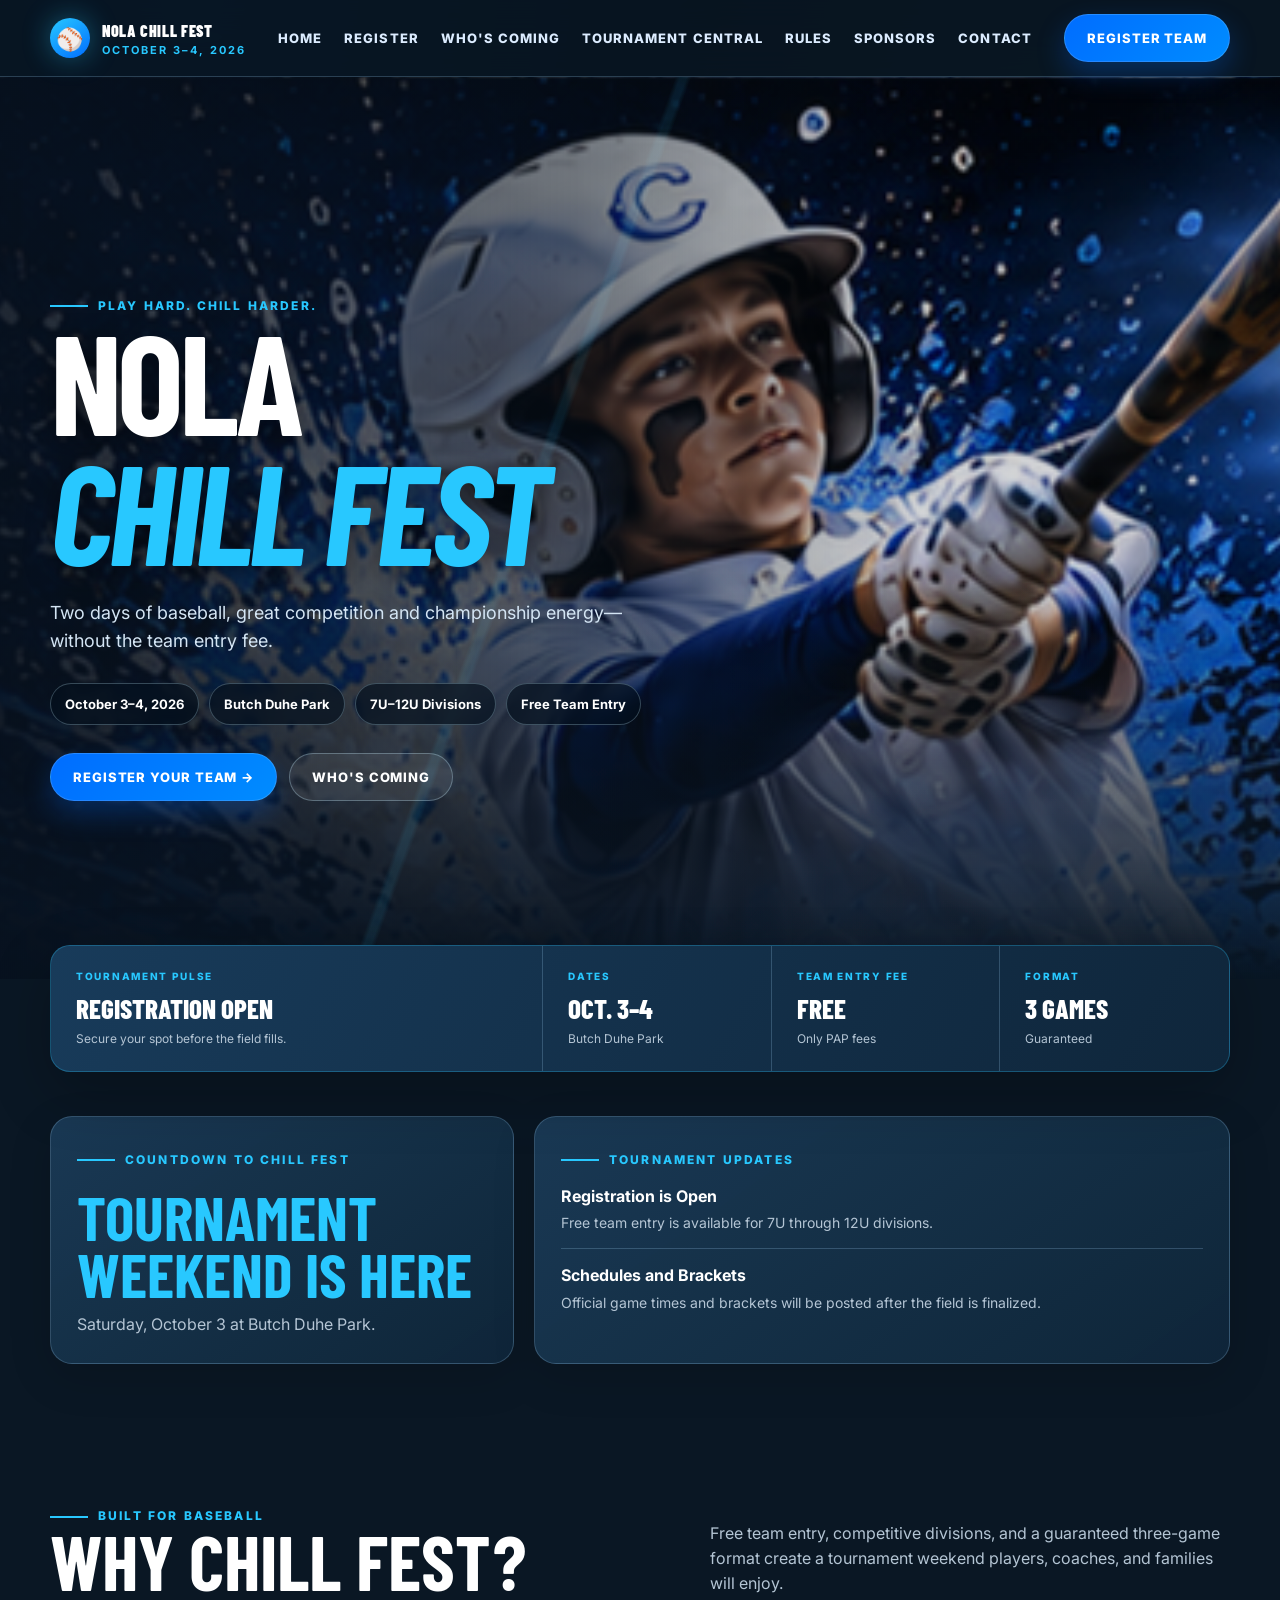
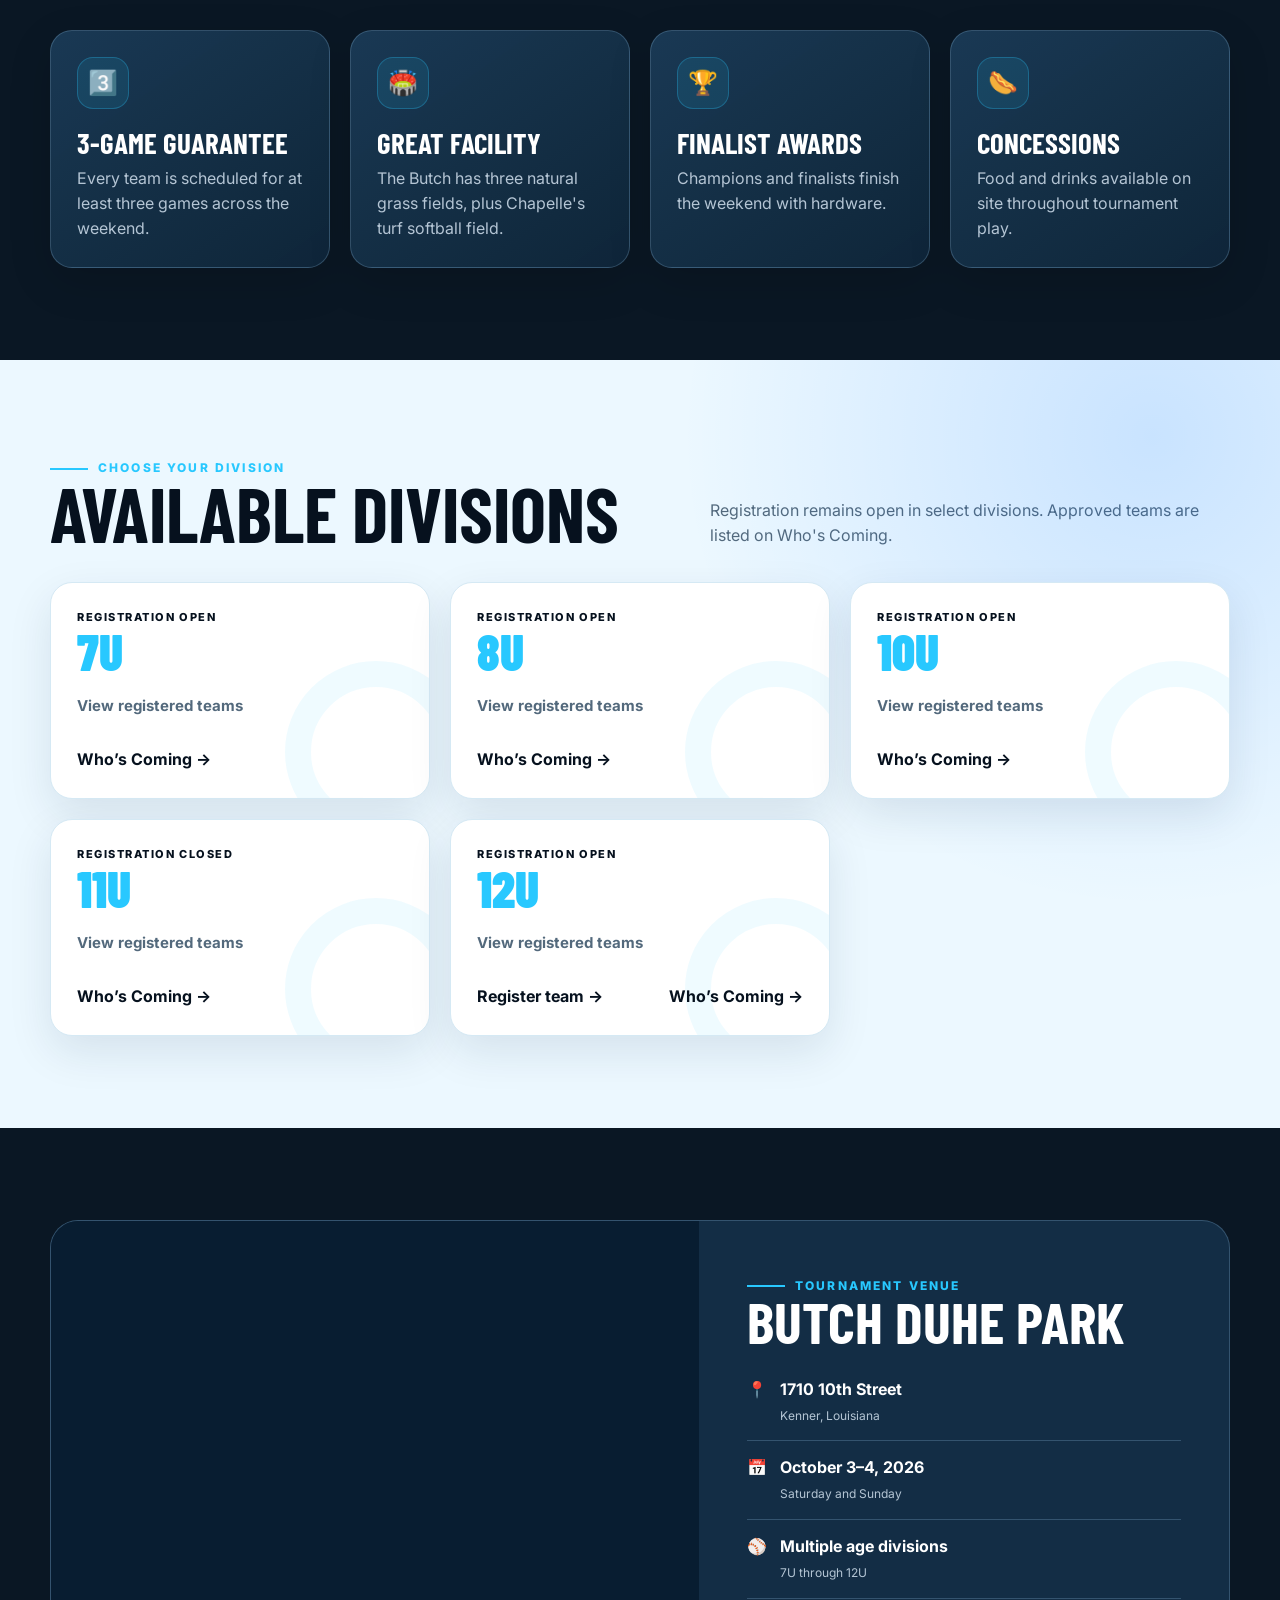
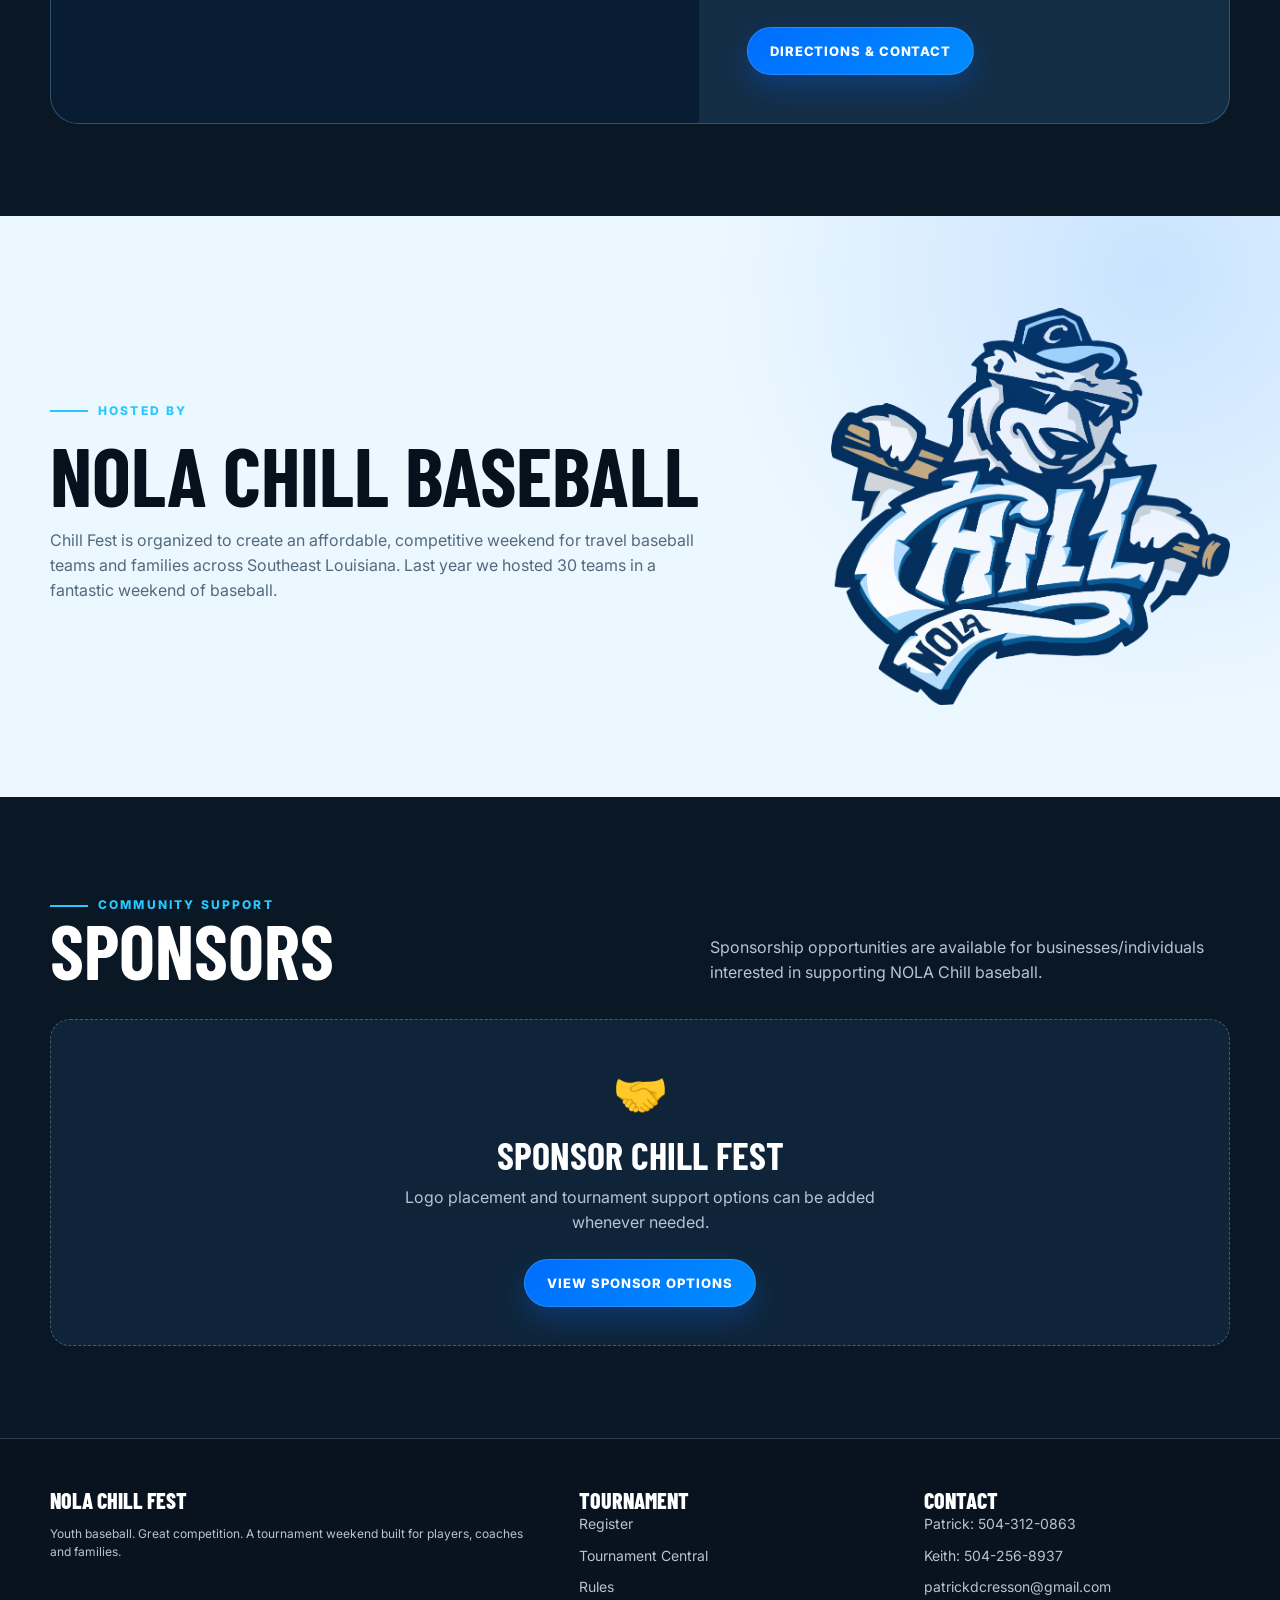
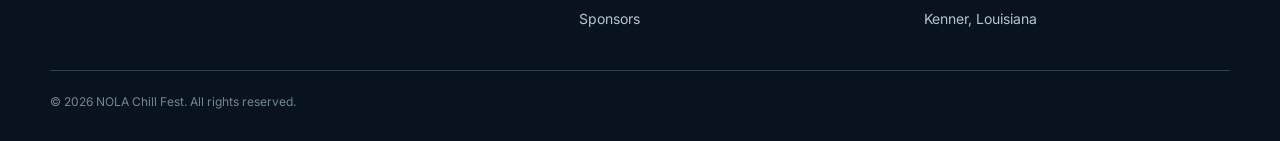
==== commit 785f365b: "Update index.html" ====
--- a/index.html
+++ b/index.html
@@ -117,7 +117,7 @@
             <div class="division-team-count" data-division-count="7U">Checking approved teams…</div>
           </div>
           <div class="division-card-links">
-            <a href="register.html">Register team →</a>
+            <!-- <a href="register.html">Register team →</a> -->
             <a href="whos-coming.html" data-whos-coming>Who’s Coming →</a>
           </div>
         </article>
@@ -128,7 +128,7 @@
             <div class="division-team-count" data-division-count="8U">Checking approved teams…</div>
           </div>
           <div class="division-card-links">
-            <a href="register.html">Register team →</a>
+            <!-- <a href="register.html">Register team →</a> -->
             <a href="whos-coming.html" data-whos-coming>Who’s Coming →</a>
           </div>
         </article>
@@ -150,7 +150,7 @@
             <div class="division-team-count" data-division-count="10U">Checking approved teams…</div>
           </div>
           <div class="division-card-links">
-            <a href="register.html">Register team →</a>
+            <!-- <a href="register.html">Register team →</a> -->
             <a href="whos-coming.html" data-whos-coming>Who’s Coming →</a>
           </div>
         </article>
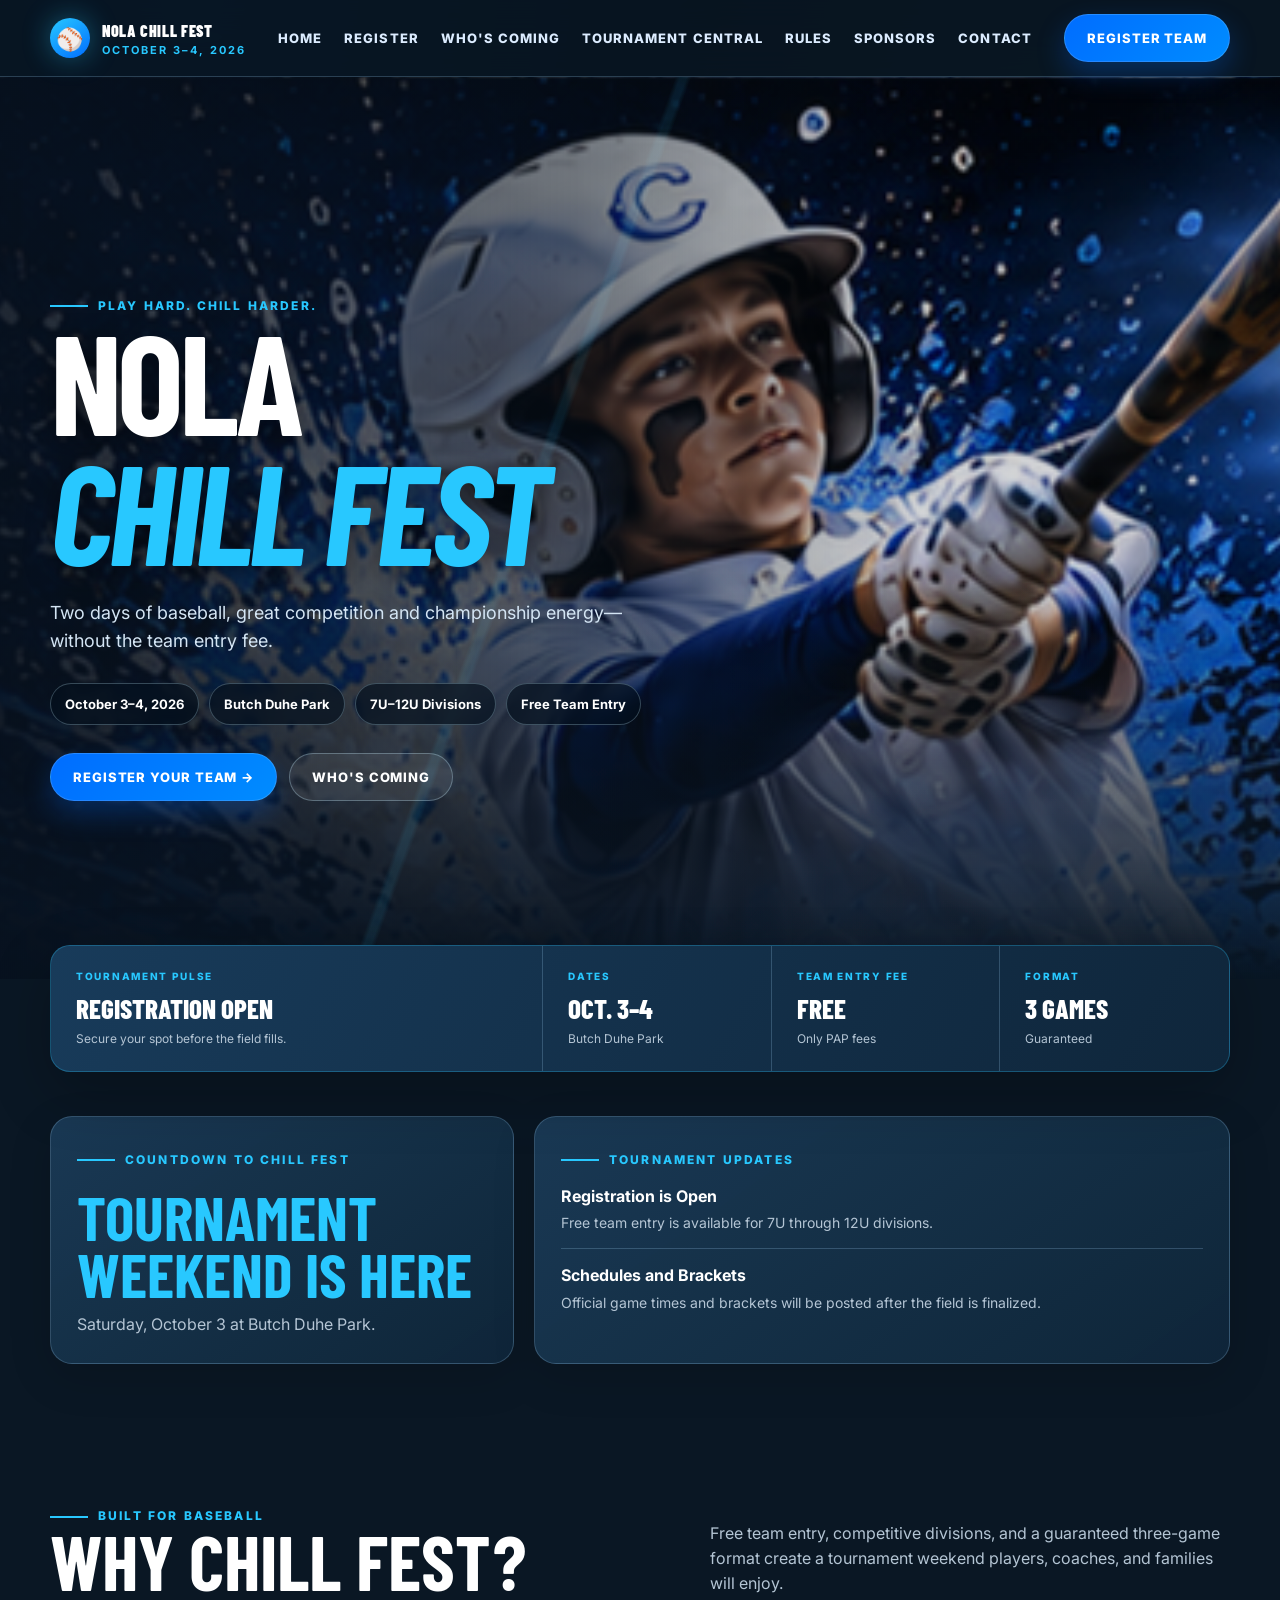
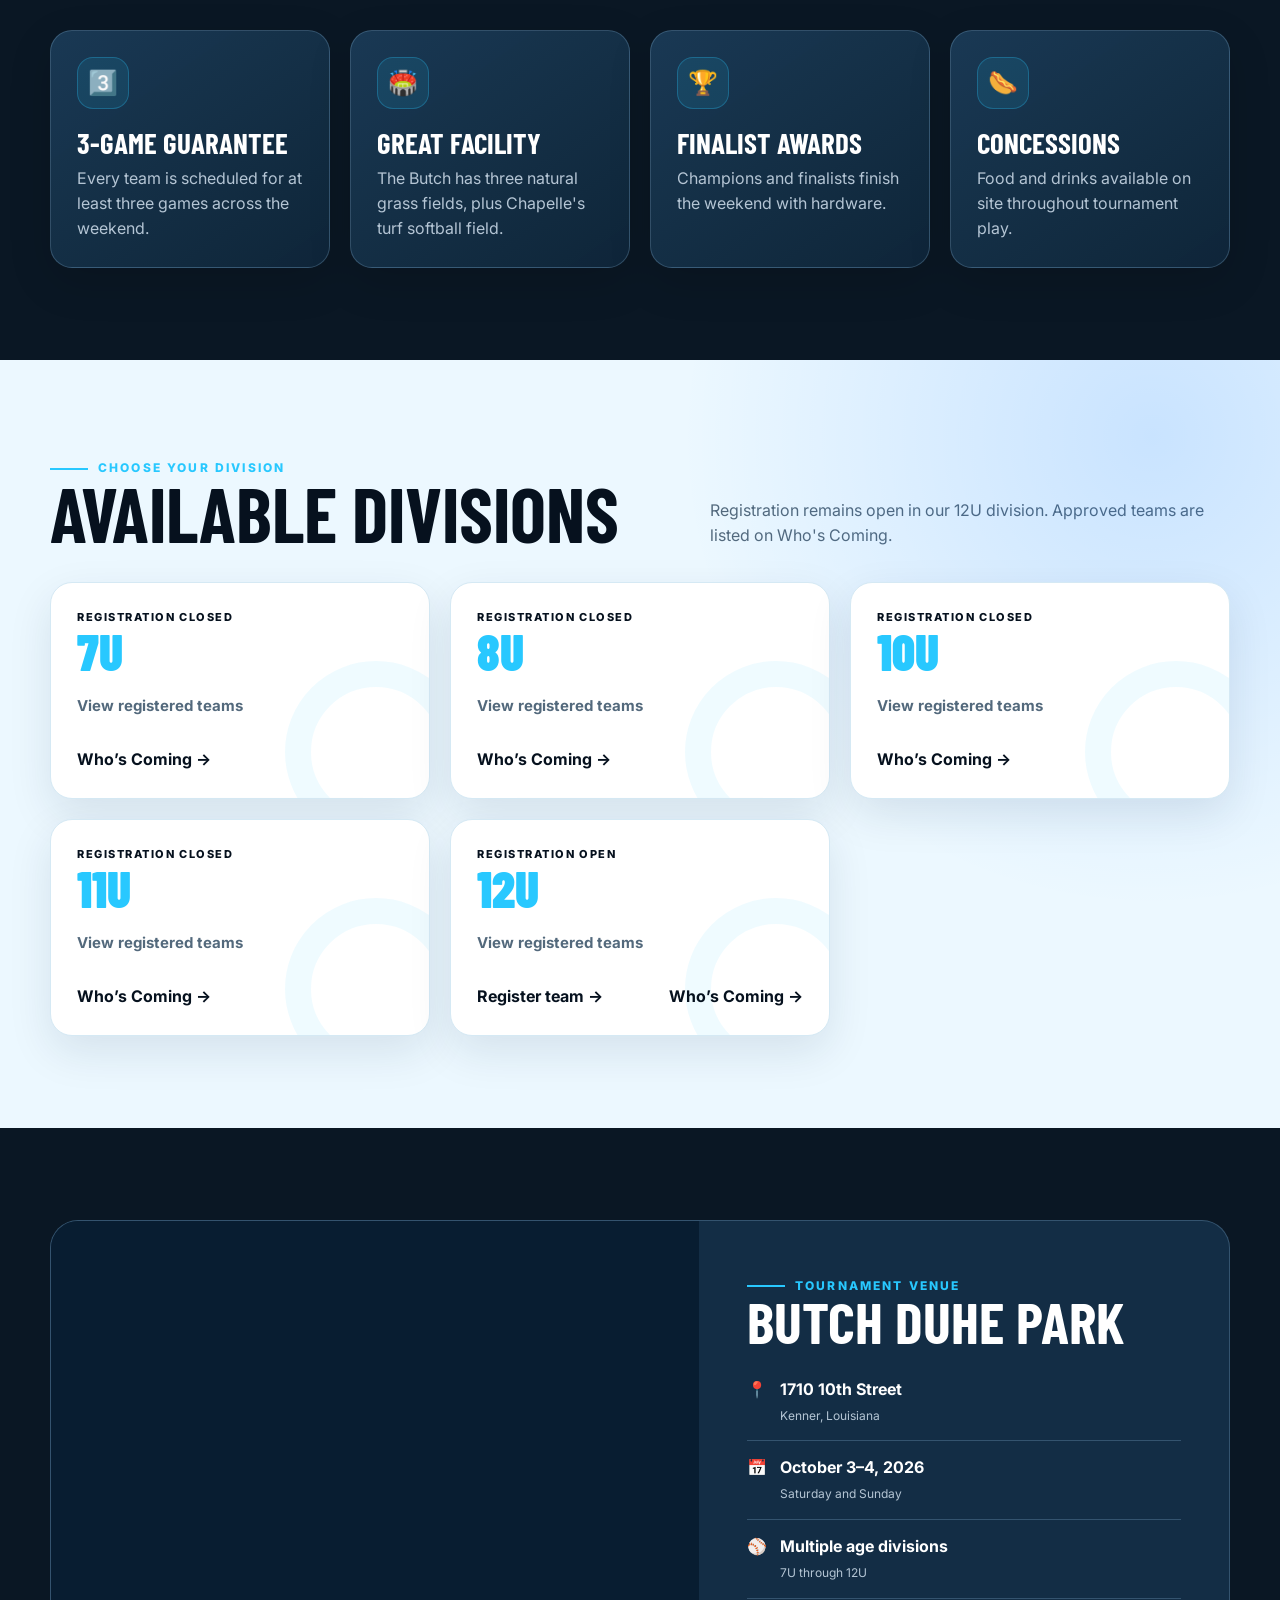
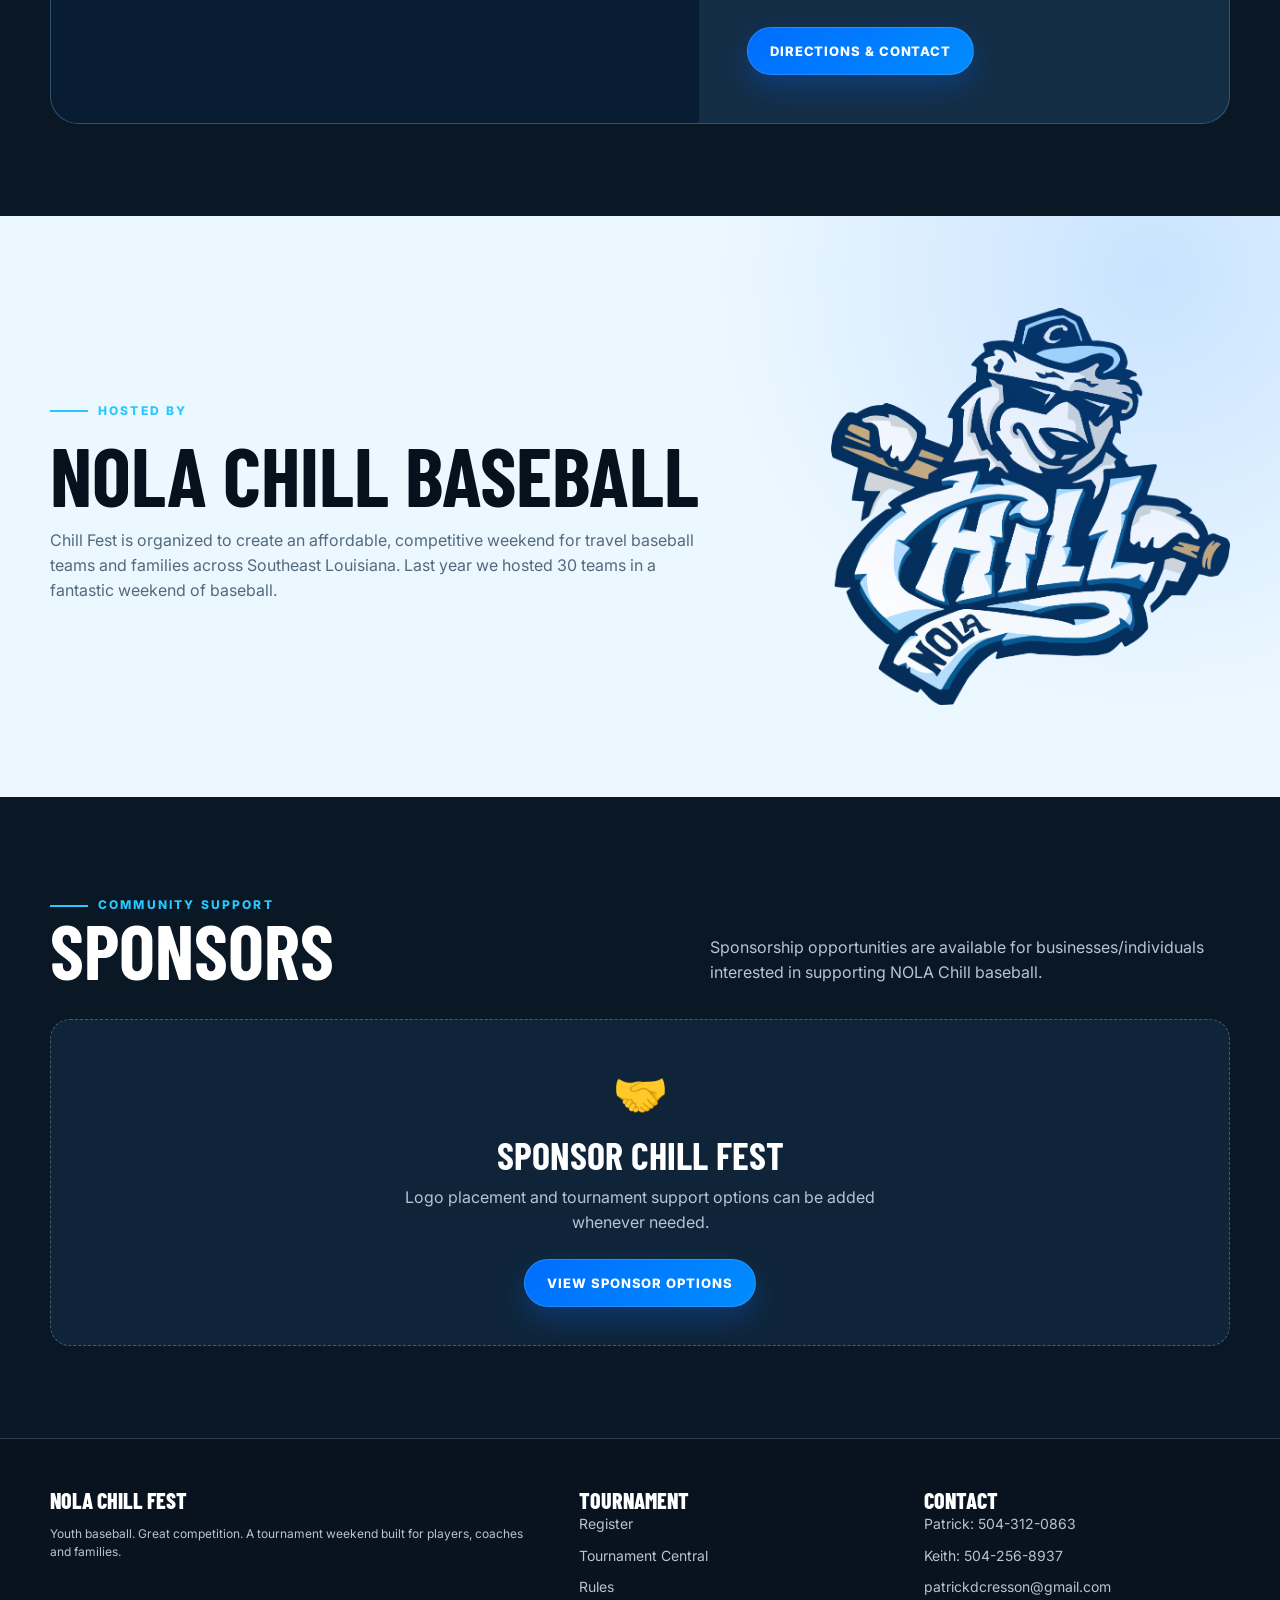
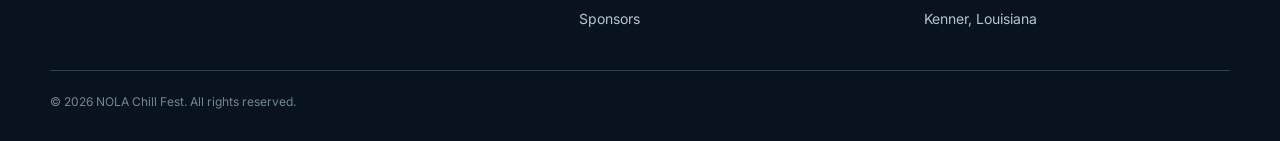
==== commit 2e8dd73b: "Update index.html" ====
--- a/index.html
+++ b/index.html
@@ -107,12 +107,12 @@
           <div class="eyebrow">Choose your division</div>
           <h2>Available Divisions</h2>
         </div>
-        <p>Registration remains open in select divisions. Approved teams are listed on Who's Coming.</p>
+        <p>Registration remains open in our 12U division. Approved teams are listed on Who's Coming.</p>
       </div>
       <div class="grid three">
         <article class="card division-card" data-division-card="7U">
           <div>
-            <div class="status">Registration open</div>
+            <div class="status">Registration Closed</div>
             <div class="division">7U</div>
             <div class="division-team-count" data-division-count="7U">Checking approved teams…</div>
           </div>
@@ -123,7 +123,7 @@
         </article>
         <article class="card division-card" data-division-card="8U">
           <div>
-            <div class="status">Registration open</div>
+            <div class="status">Registration Closed</div>
             <div class="division">8U</div>
             <div class="division-team-count" data-division-count="8U">Checking approved teams…</div>
           </div>
@@ -145,7 +145,7 @@
         </article>  -->
         <article class="card division-card" data-division-card="10U">
           <div>
-            <div class="status">Registration open</div>
+            <div class="status">Registration Closed</div>
             <div class="division">10U</div>
             <div class="division-team-count" data-division-count="10U">Checking approved teams…</div>
           </div>
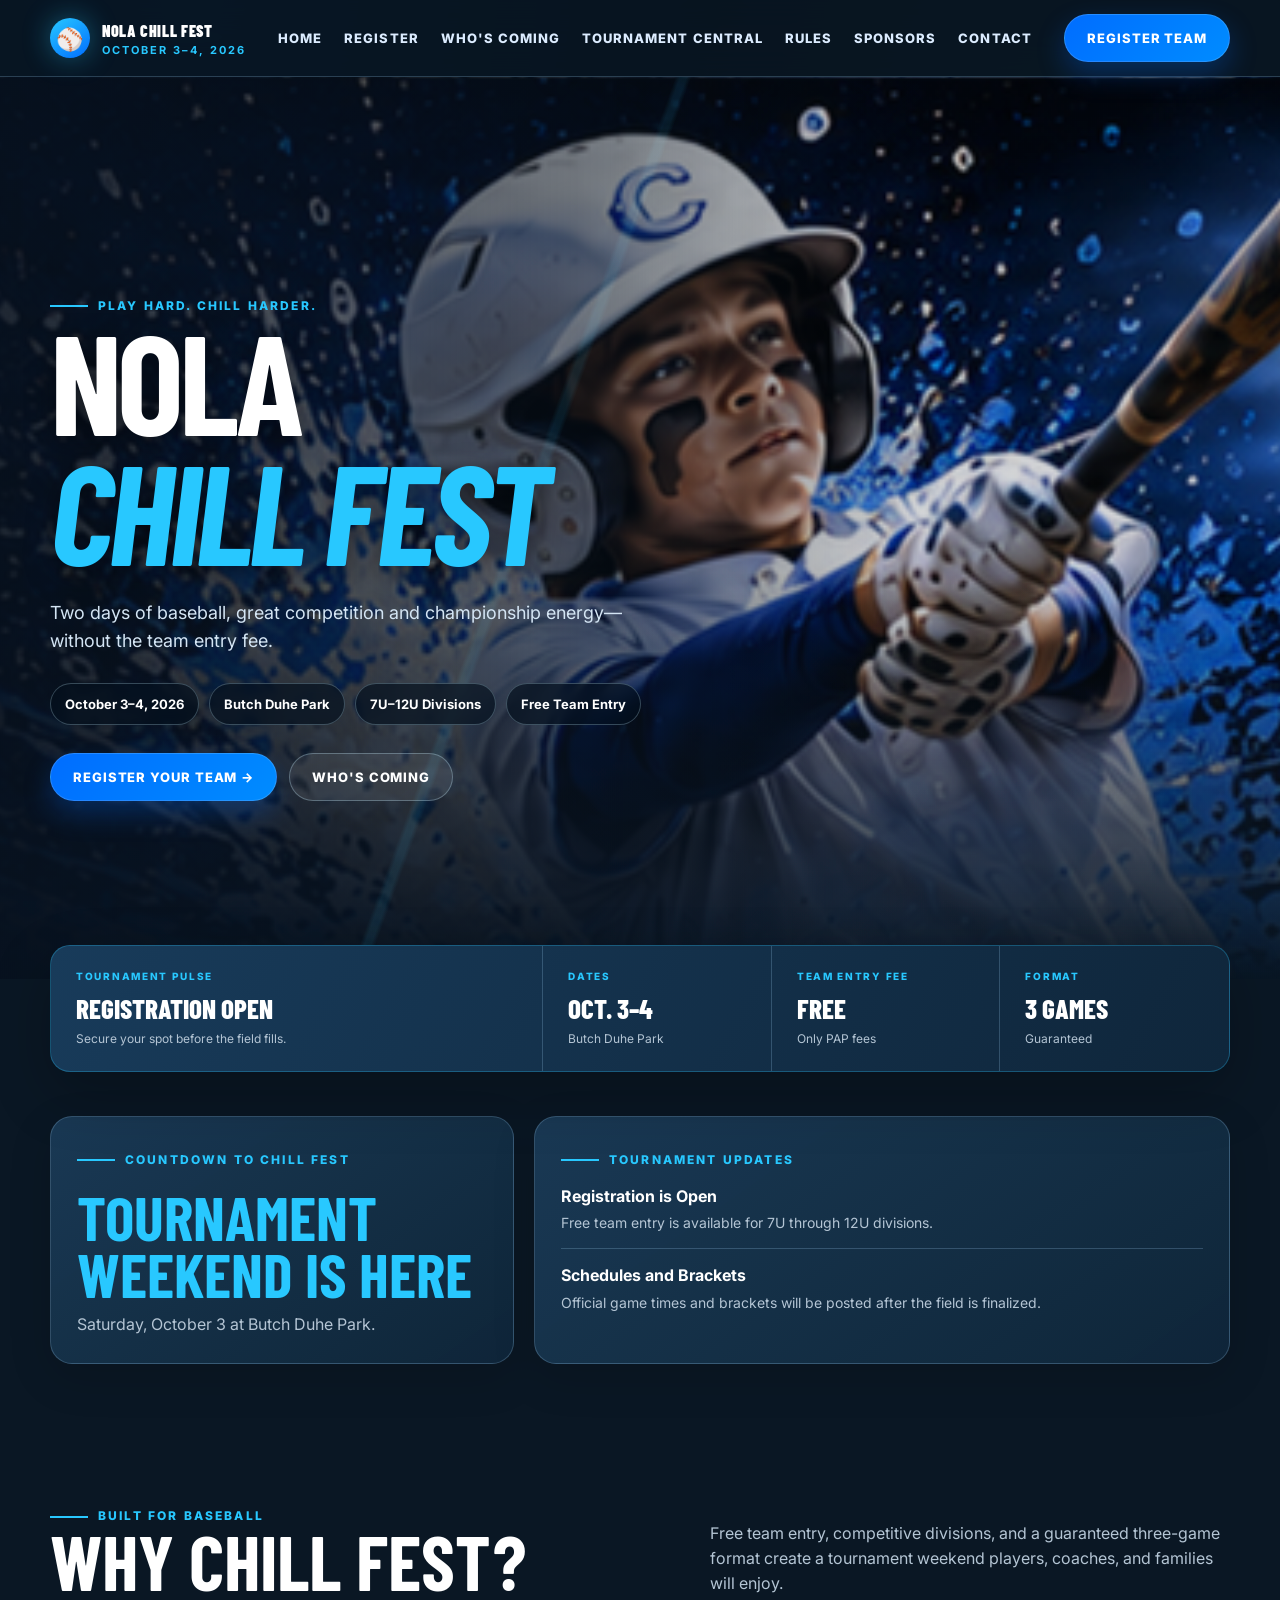
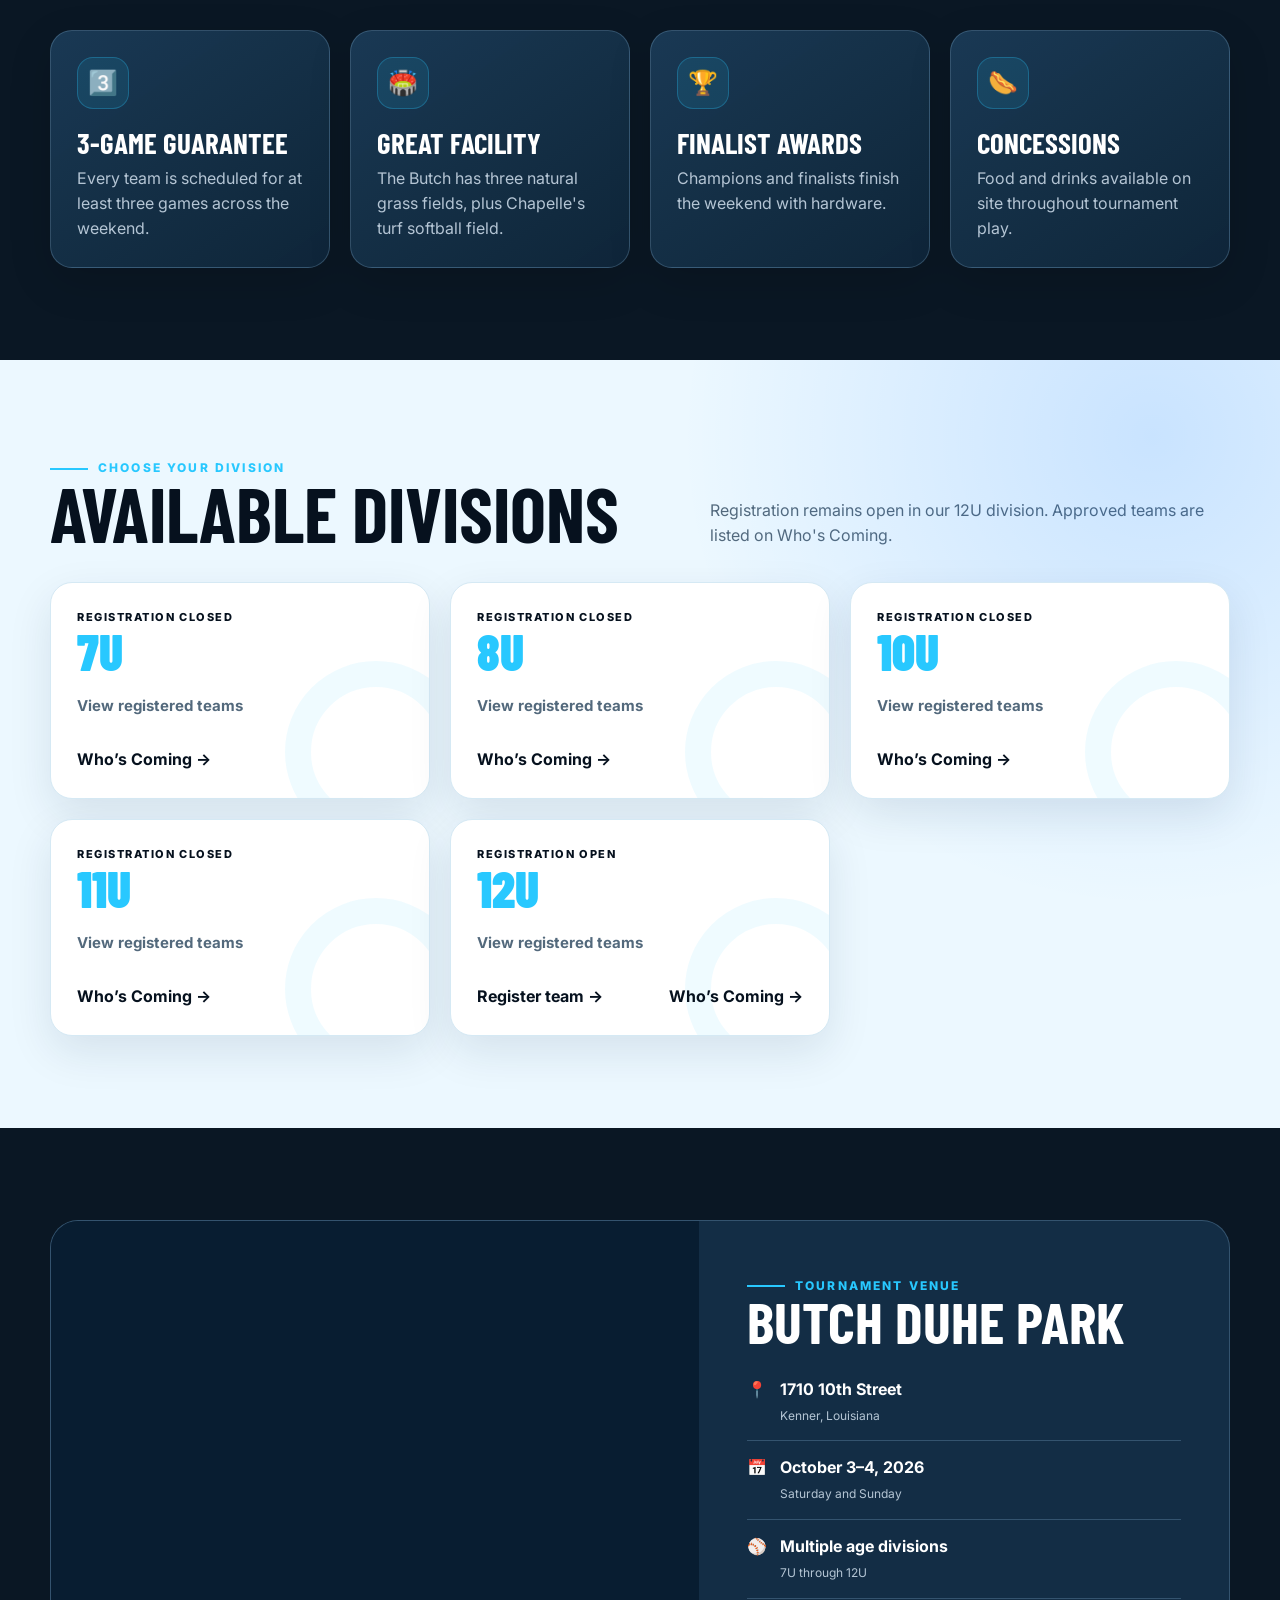
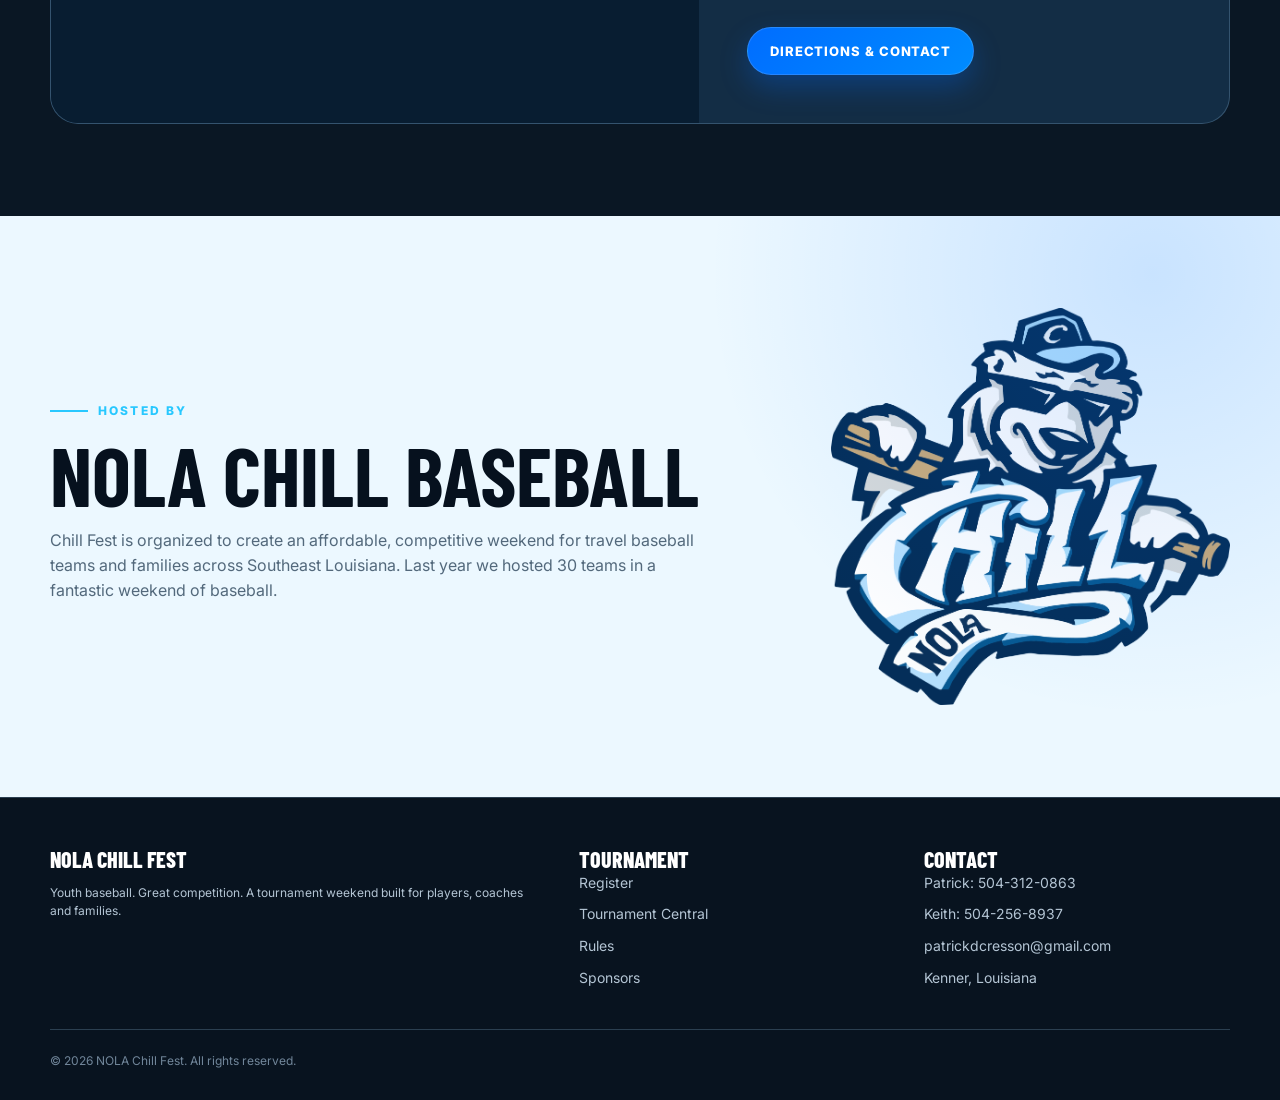
==== commit 8f212c65: "Update index.html" ====
--- a/index.html
+++ b/index.html
@@ -221,7 +221,7 @@
       <div class="hosted-mark"><img src="assets/Chill_STANDARD_OnWhite.png" alt="NOLA Chill Fest"></div>
     </div>
   </section>
-  <section data-sponsors>
+  <!-- <section data-sponsors>
     <div class="wrap sponsor-preview">
       <div class="section-head">
         <div>
@@ -236,7 +236,7 @@
         <p>Logo placement and tournament support options can be added whenever needed.</p>
         <a class="btn" href="sponsors.html">View Sponsor Options</a></div>
     </div>
-  </section>
+  </section> -->
   <!-- <section>
     <div class="wrap faq">
       <div class="section-head">
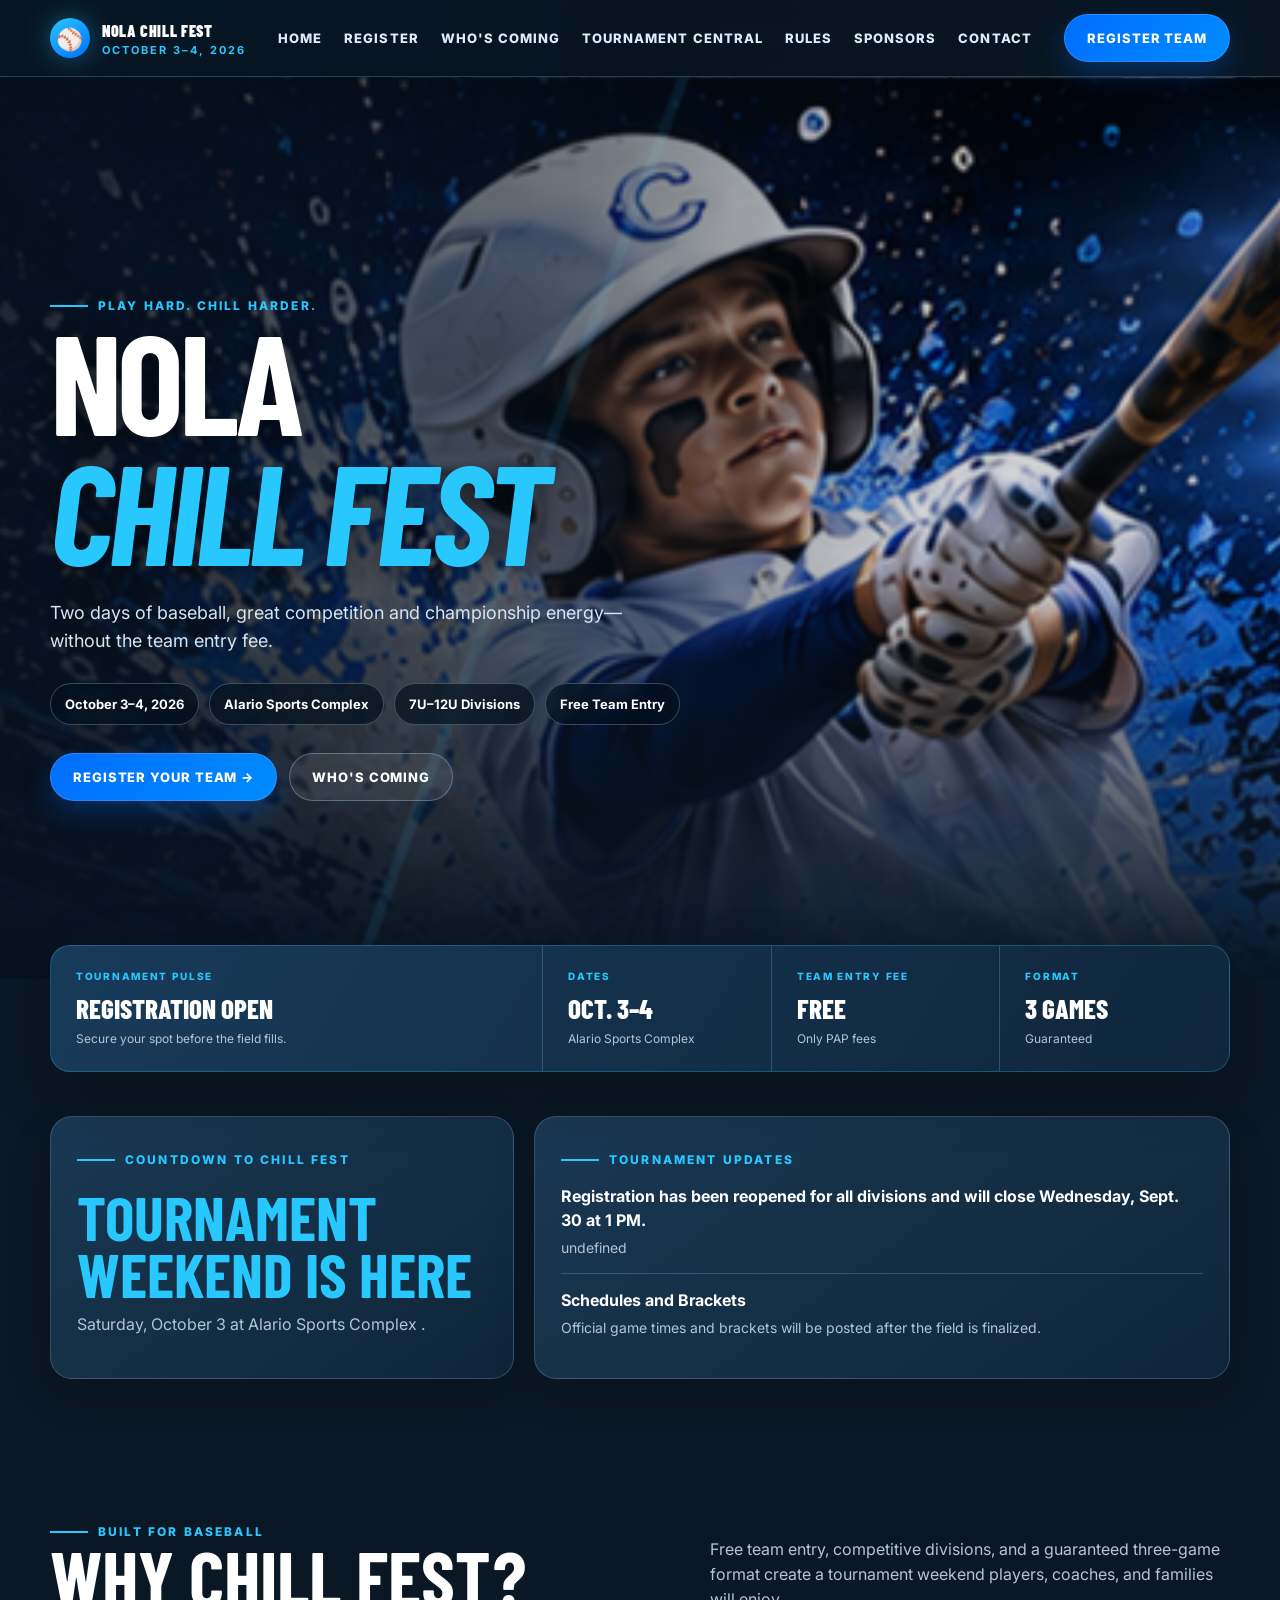
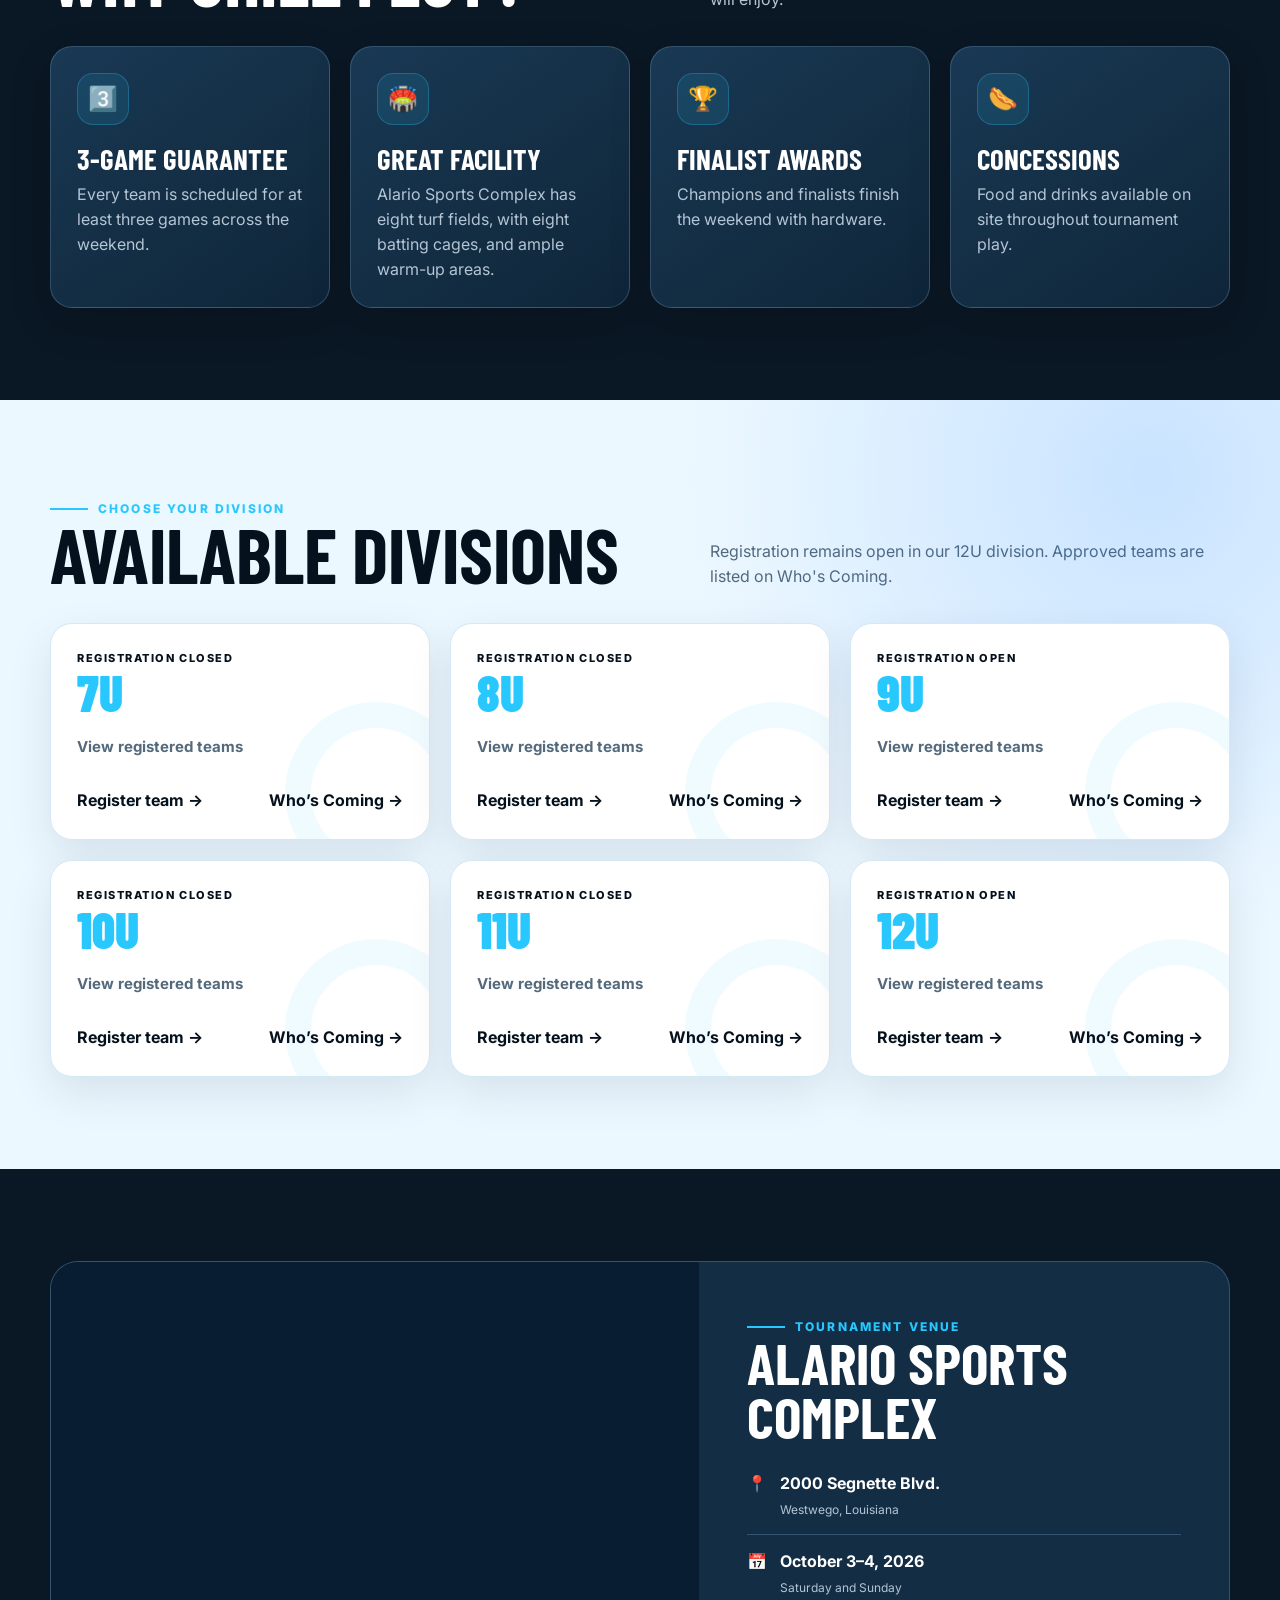
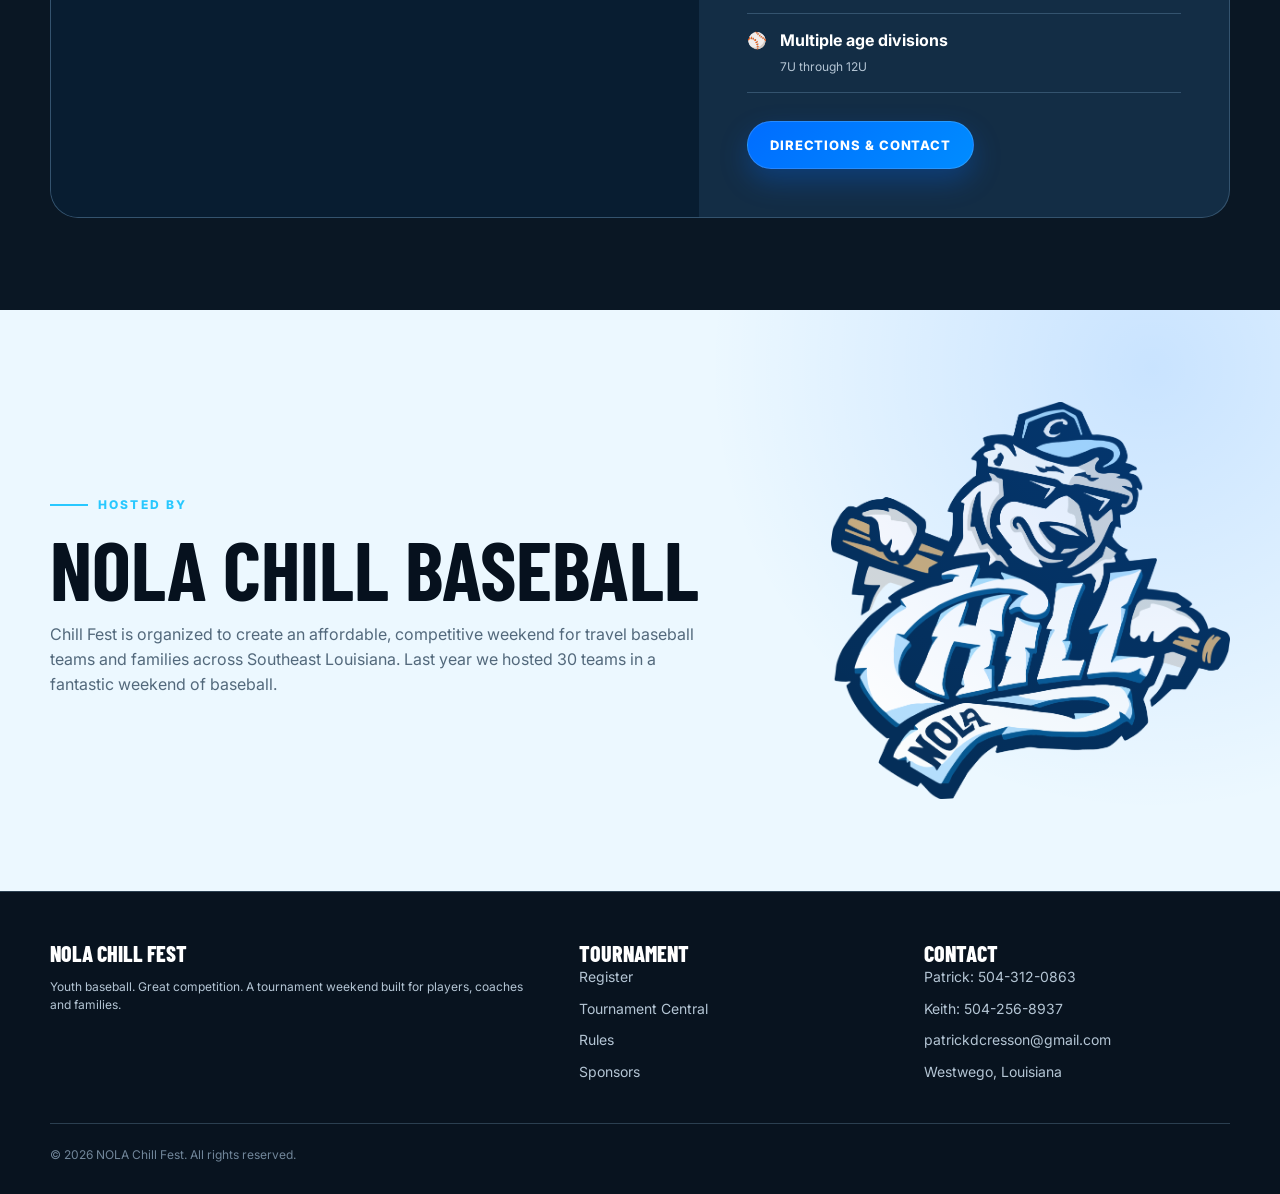
==== commit f29cbbd9: "Update index.html" ====
--- a/index.html
+++ b/index.html
@@ -4,7 +4,7 @@
 <meta charset="utf-8">
 <meta name="viewport" content="width=device-width,initial-scale=1">
 <title>NOLA Chill Fest Baseball Tournament | October 3–4, 2026</title>
-<meta name="description" content="Register for NOLA Chill Fest, a free-entry youth baseball tournament at Butch Duhe Park in Kenner, Louisiana.">
+<meta name="description" content="Register for NOLA Chill Fest, a free-entry youth baseball tournament at Alario Sports Complex  in Westwego, Louisiana.">
 <link rel="stylesheet" href="assets/styles.css">
 <link rel="icon" type="image/png" href="assets/favicon.png">
 </head>
@@ -23,7 +23,7 @@
       <div class="eyebrow">PLAY HARD. CHILL HARDER.</div>
       <h1>NOLA <span>Chill Fest</span></h1>
       <p class="hero-copy">Two days of baseball, great competition and championship energy—without the team entry fee.</p>
-      <div class="hero-meta"><span class="pill">October 3–4, 2026</span><span class="pill">Butch Duhe Park</span><span class="pill">7U–12U Divisions</span><span class="pill">Free Team Entry</span></div>
+      <div class="hero-meta"><span class="pill">October 3–4, 2026</span><span class="pill">Alario Sports Complex </span><span class="pill">7U–12U Divisions</span><span class="pill">Free Team Entry</span></div>
       <div class="hero-actions"><a class="btn" href="register.html">Register Your Team →</a><a class="btn secondary" href="/whos-coming">Who's Coming</a></div>
 		  <!-- <a class="btn secondary" href="#details">Tournament Details</a></div> -->
     </div>
@@ -38,7 +38,7 @@
       <div class="pulse-block">
         <div class="pulse-label">Dates</div>
         <div class="pulse-value">OCT. 3–4</div>
-        <div class="pulse-note">Butch Duhe Park</div>
+        <div class="pulse-note">Alario Sports Complex </div>
       </div>
       <div class="pulse-block">
         <div class="pulse-label">Team Entry Fee</div>
@@ -57,7 +57,7 @@
       <article class="card countdown-card">
         <div class="eyebrow">Countdown to Chill Fest</div>
         <h2 data-countdown>Loading countdown...</h2>
-        <p>Saturday, October 3 at Butch Duhe Park.</p>
+        <p>Saturday, October 3 at Alario Sports Complex .</p>
       </article>
       <article class="card updates-card">
         <div class="eyebrow">Tournament updates</div>
@@ -85,7 +85,7 @@
         <article class="card">
           <div class="feature-icon">🏟️</div>
           <h3>Great Facility</h3>
-          <p>The Butch has three natural grass fields, plus Chapelle's turf softball field.</p>
+          <p>Alario Sports Complex has eight turf fields, with eight batting cages, and ample warm-up areas.</p>
         </article>
         <article class="card">
           <div class="feature-icon">🏆</div>
@@ -117,7 +117,7 @@
             <div class="division-team-count" data-division-count="7U">Checking approved teams…</div>
           </div>
           <div class="division-card-links">
-            <!-- <a href="register.html">Register team →</a> -->
+            <a href="register.html">Register team →</a>
             <a href="whos-coming.html" data-whos-coming>Who’s Coming →</a>
           </div>
         </article>
@@ -128,11 +128,11 @@
             <div class="division-team-count" data-division-count="8U">Checking approved teams…</div>
           </div>
           <div class="division-card-links">
-            <!-- <a href="register.html">Register team →</a> -->
-            <a href="whos-coming.html" data-whos-coming>Who’s Coming →</a>
-          </div>
-        </article>
-        <!-- <article class="card division-card" data-division-card="9U">
+            <a href="register.html">Register team →</a>
+            <a href="whos-coming.html" data-whos-coming>Who’s Coming →</a>
+          </div>
+        </article>
+        <article class="card division-card" data-division-card="9U">
           <div>
             <div class="status">Registration open</div>
             <div class="division">9U</div>
@@ -142,7 +142,7 @@
             <a href="register.html">Register team →</a>
             <a href="whos-coming.html" data-whos-coming>Who’s Coming →</a>
           </div>
-        </article>  -->
+        </article>
         <article class="card division-card" data-division-card="10U">
           <div>
             <div class="status">Registration Closed</div>
@@ -150,7 +150,7 @@
             <div class="division-team-count" data-division-count="10U">Checking approved teams…</div>
           </div>
           <div class="division-card-links">
-            <!-- <a href="register.html">Register team →</a> -->
+            <a href="register.html">Register team →</a>
             <a href="whos-coming.html" data-whos-coming>Who’s Coming →</a>
           </div>
         </article>
@@ -161,7 +161,7 @@
             <div class="division-team-count" data-division-count="11U">Checking approved teams…</div>
           </div>
           <div class="division-card-links">
-            <!-- <a href="register.html">Register team →</a> -->
+            <a href="register.html">Register team →</a>
             <a href="whos-coming.html" data-whos-coming>Who’s Coming →</a>
           </div>
         </article>
@@ -184,20 +184,20 @@
       <div class="venue-map">
   <!-- Paste the Google Maps iframe here -->
   <iframe
-    src="https://www.google.com/maps/embed?pb=!1m18!1m12!1m3!1d4099.324015744456!2d-90.2511274239462!3d29.983693421445647!2m3!1f0!2f0!3f0!3m2!1i1024!2i768!4f13.1!3m3!1m2!1s0x8620b765c4f03809%3A0x68f5ed76d7e73fae!2sButch%20Duhe%20Park!5e1!3m2!1sen!2sus!4v1785452451136!5m2!1sen!2sus"
+    src="https://www.google.com/maps/embed?pb=!1m18!1m12!1m3!1d55343.817487092325!2d-90.26225695136722!3d29.89342929999999!2m3!1f0!2f0!3f0!3m2!1i1024!2i768!4f13.1!3m3!1m2!1s0x8620bb006fef4239%3A0xe98feb4e3dffa62f!2sJohn%20Alario%20Jr.%20Sports%20Complex!5e0!3m2!1sen!2sus!4v1790639945073!5m2!1sen!2sus"
     loading="lazy"
     allowfullscreen
     referrerpolicy="no-referrer-when-downgrade"
-    title="Google map showing Butch Duhe Park">
+    title="Google map showing Alario Sports Complex ">
   </iframe>
 </div>
       <div class="venue-copy">
         <div class="eyebrow">Tournament venue</div>
-        <h2>Butch Duhe Park</h2>
+        <h2>Alario Sports Complex </h2>
         <div class="facts">
           <div class="fact"><span>📍</span>
-            <div><strong>1710 10th Street</strong><br>
-              <span class="small">Kenner, Louisiana</span></div>
+            <div><strong>2000 Segnette Blvd.</strong><br>
+              <span class="small">Westwego, Louisiana</span></div>
           </div>
           <div class="fact"><span>📅</span>
             <div><strong>October 3–4, 2026</strong><br>
@@ -273,7 +273,7 @@
       </div>
       <div>
         <div class="footer-title">Contact</div>
-        <div class="footer-links"><a href="tel:15043120863">Patrick: 504-312-0863</a><a href="tel:15042568937">Keith: 504-256-8937</a><a href="mailto:patrickdcresson@gmail.com">patrickdcresson@gmail.com</a><span>Kenner, Louisiana</span></div>
+        <div class="footer-links"><a href="tel:15043120863">Patrick: 504-312-0863</a><a href="tel:15042568937">Keith: 504-256-8937</a><a href="mailto:patrickdcresson@gmail.com">patrickdcresson@gmail.com</a><span>Westwego, Louisiana</span></div>
       </div>
     </div>
     <div class="copyright">© <span data-year></span> NOLA Chill Fest. All rights reserved.</div>
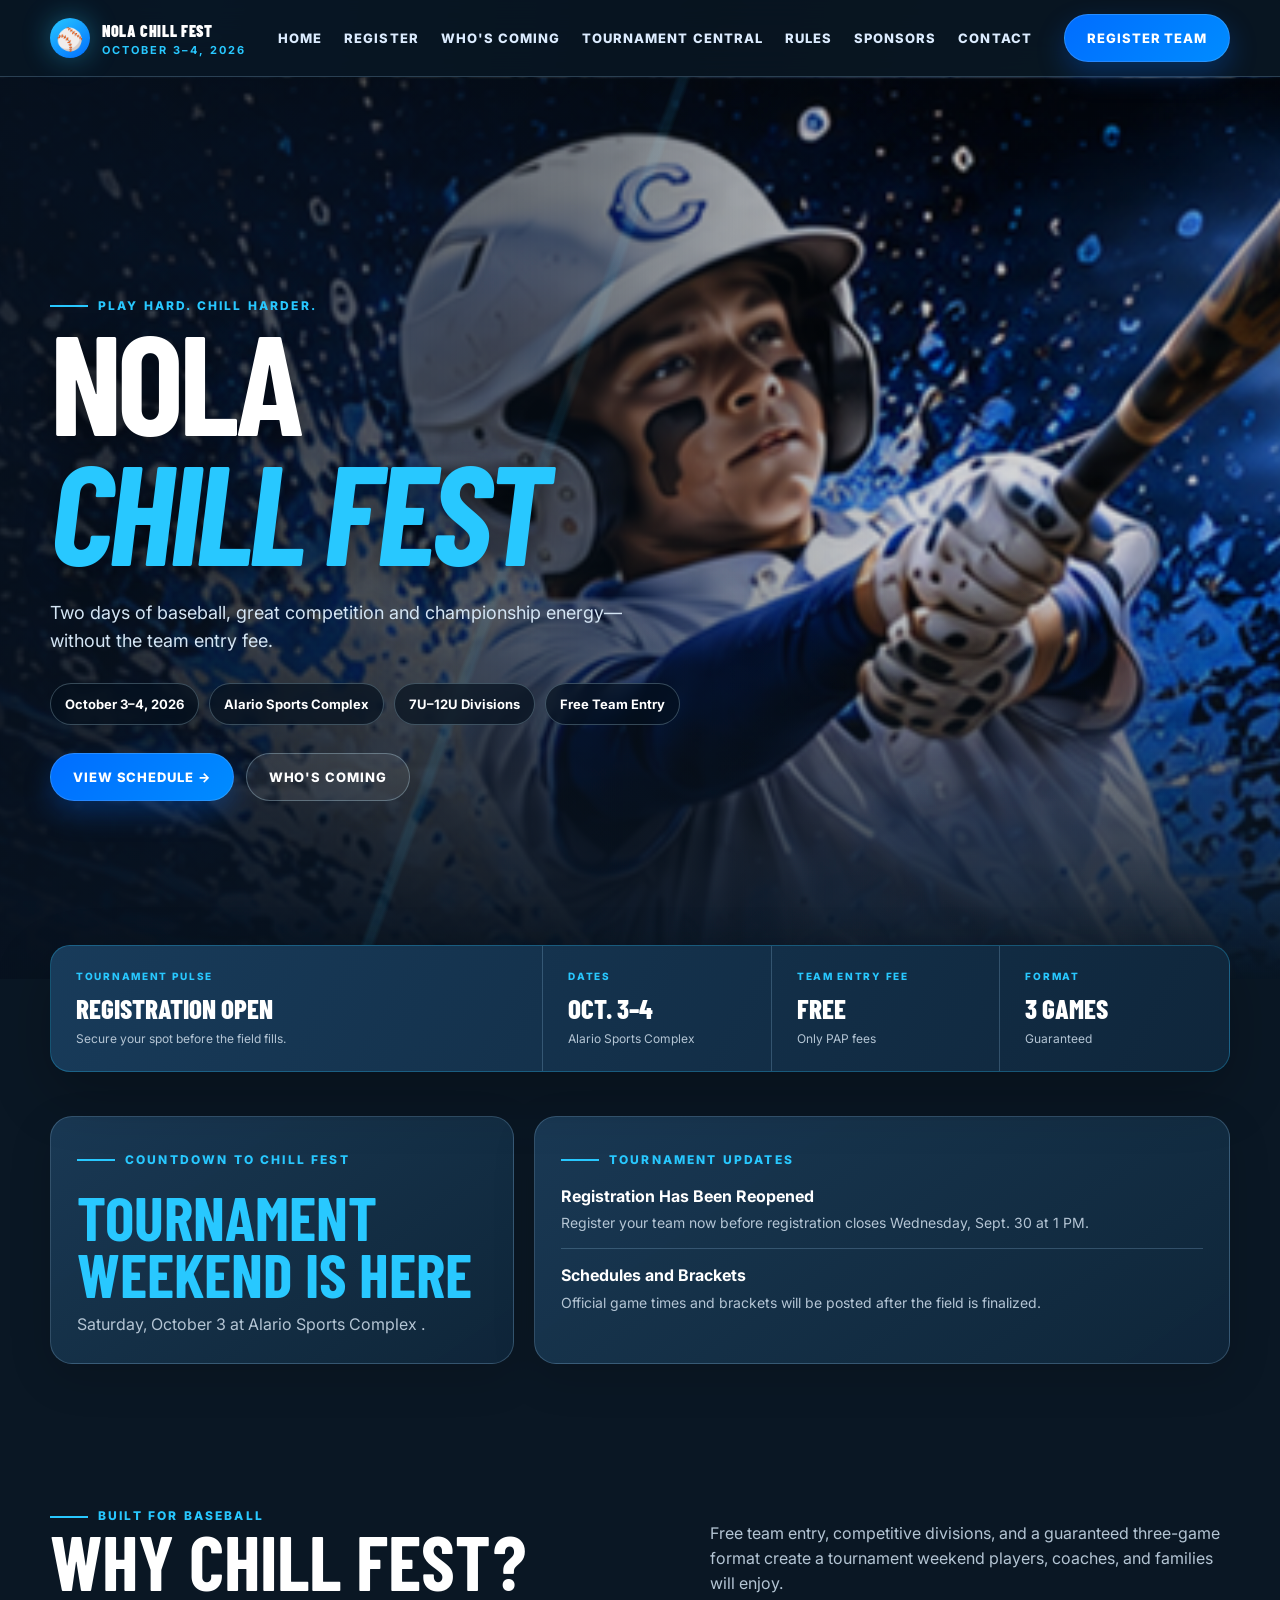
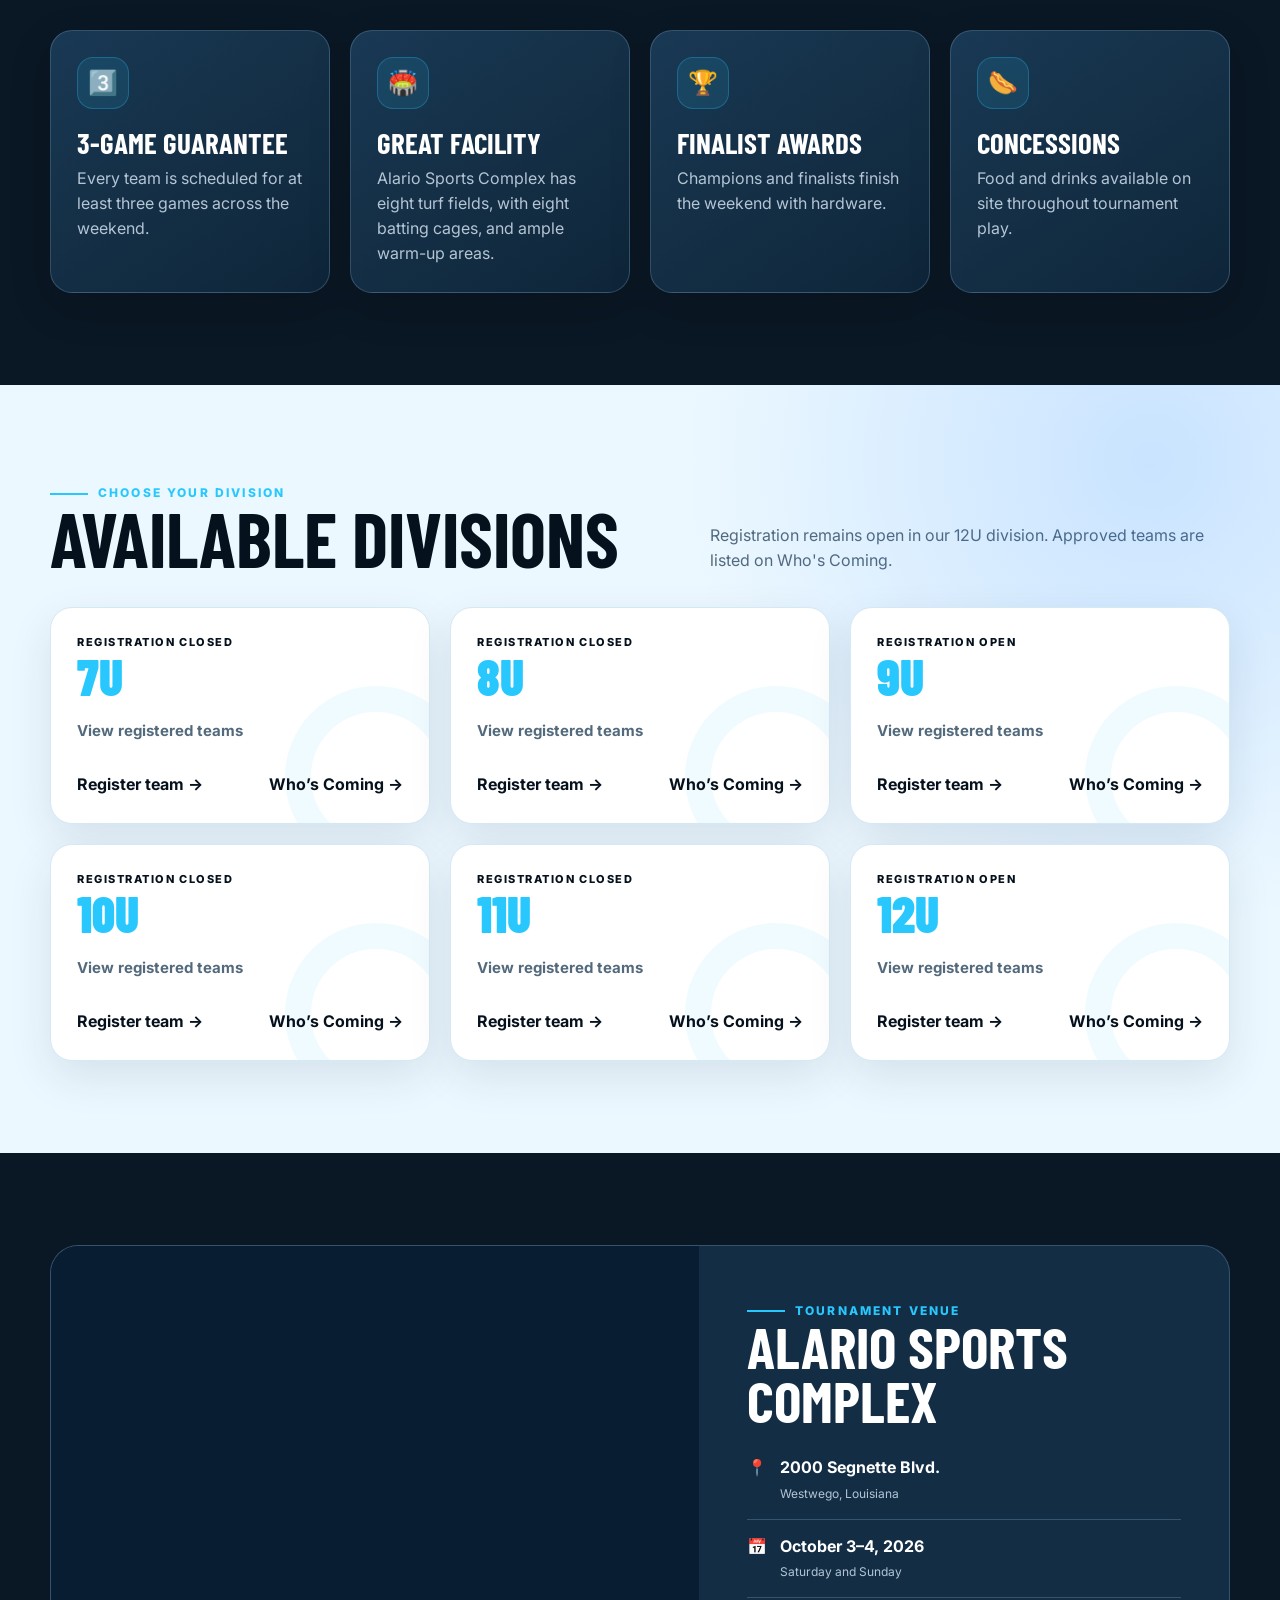
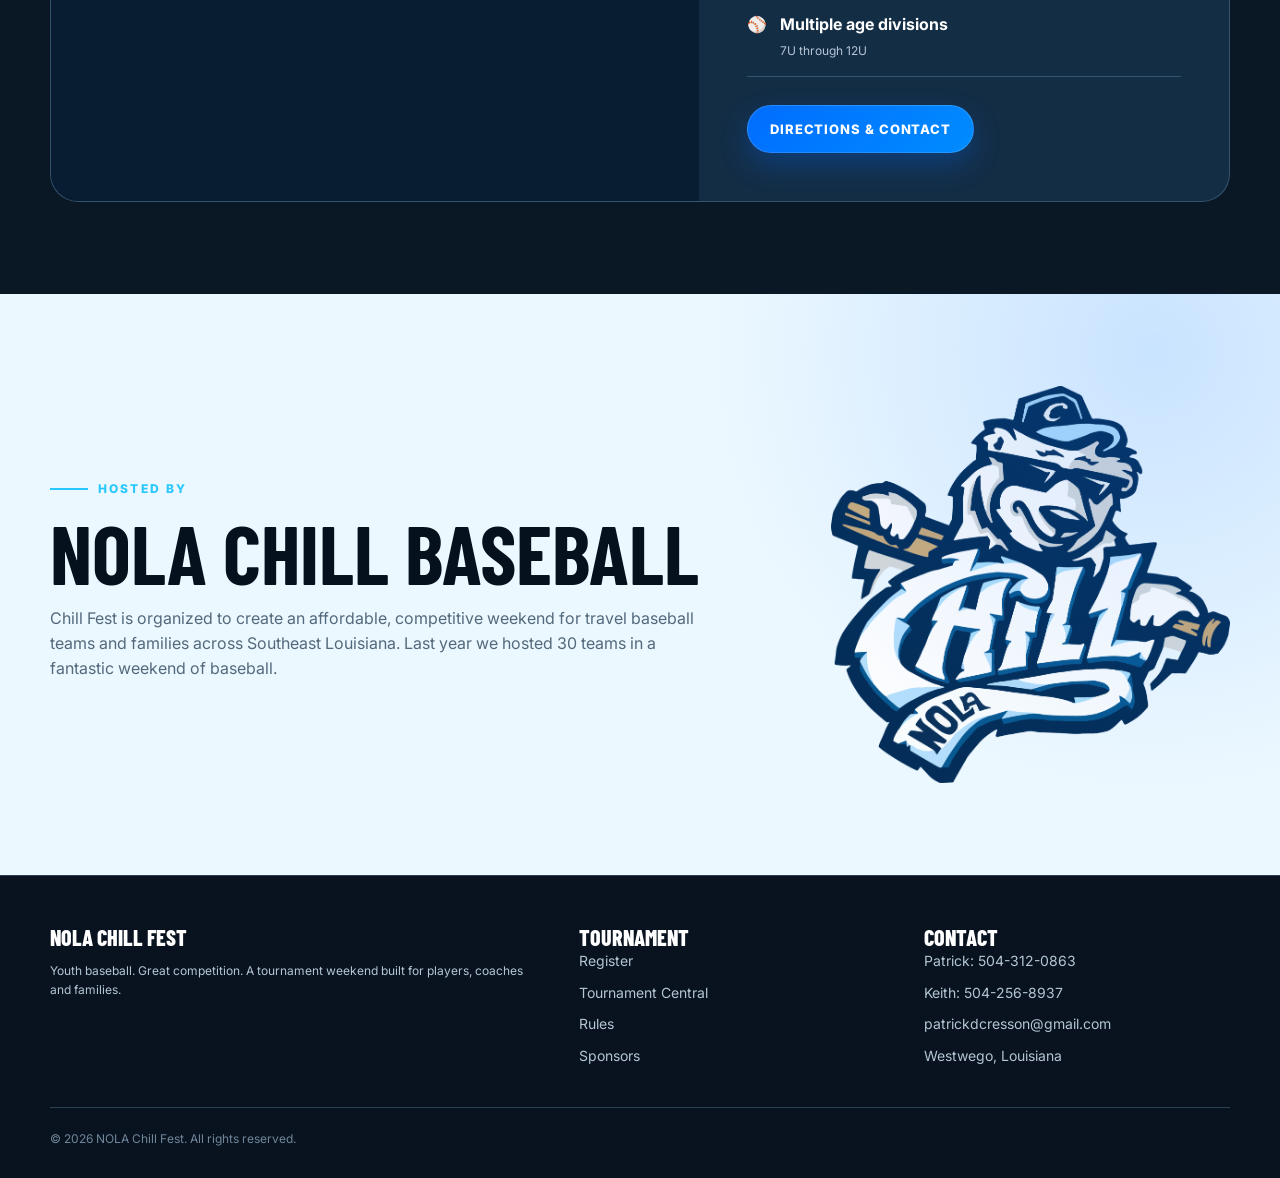
==== commit 0a615cd8: "Update index.html" ====
--- a/index.html
+++ b/index.html
@@ -24,7 +24,7 @@
       <h1>NOLA <span>Chill Fest</span></h1>
       <p class="hero-copy">Two days of baseball, great competition and championship energy—without the team entry fee.</p>
       <div class="hero-meta"><span class="pill">October 3–4, 2026</span><span class="pill">Alario Sports Complex </span><span class="pill">7U–12U Divisions</span><span class="pill">Free Team Entry</span></div>
-      <div class="hero-actions"><a class="btn" href="register.html">Register Your Team →</a><a class="btn secondary" href="/whos-coming">Who's Coming</a></div>
+      <div class="hero-actions"><a class="btn" href="schedule.html">View Schedule →</a><a class="btn secondary" href="/whos-coming">Who's Coming</a></div>
 		  <!-- <a class="btn secondary" href="#details">Tournament Details</a></div> -->
     </div>
   </section>
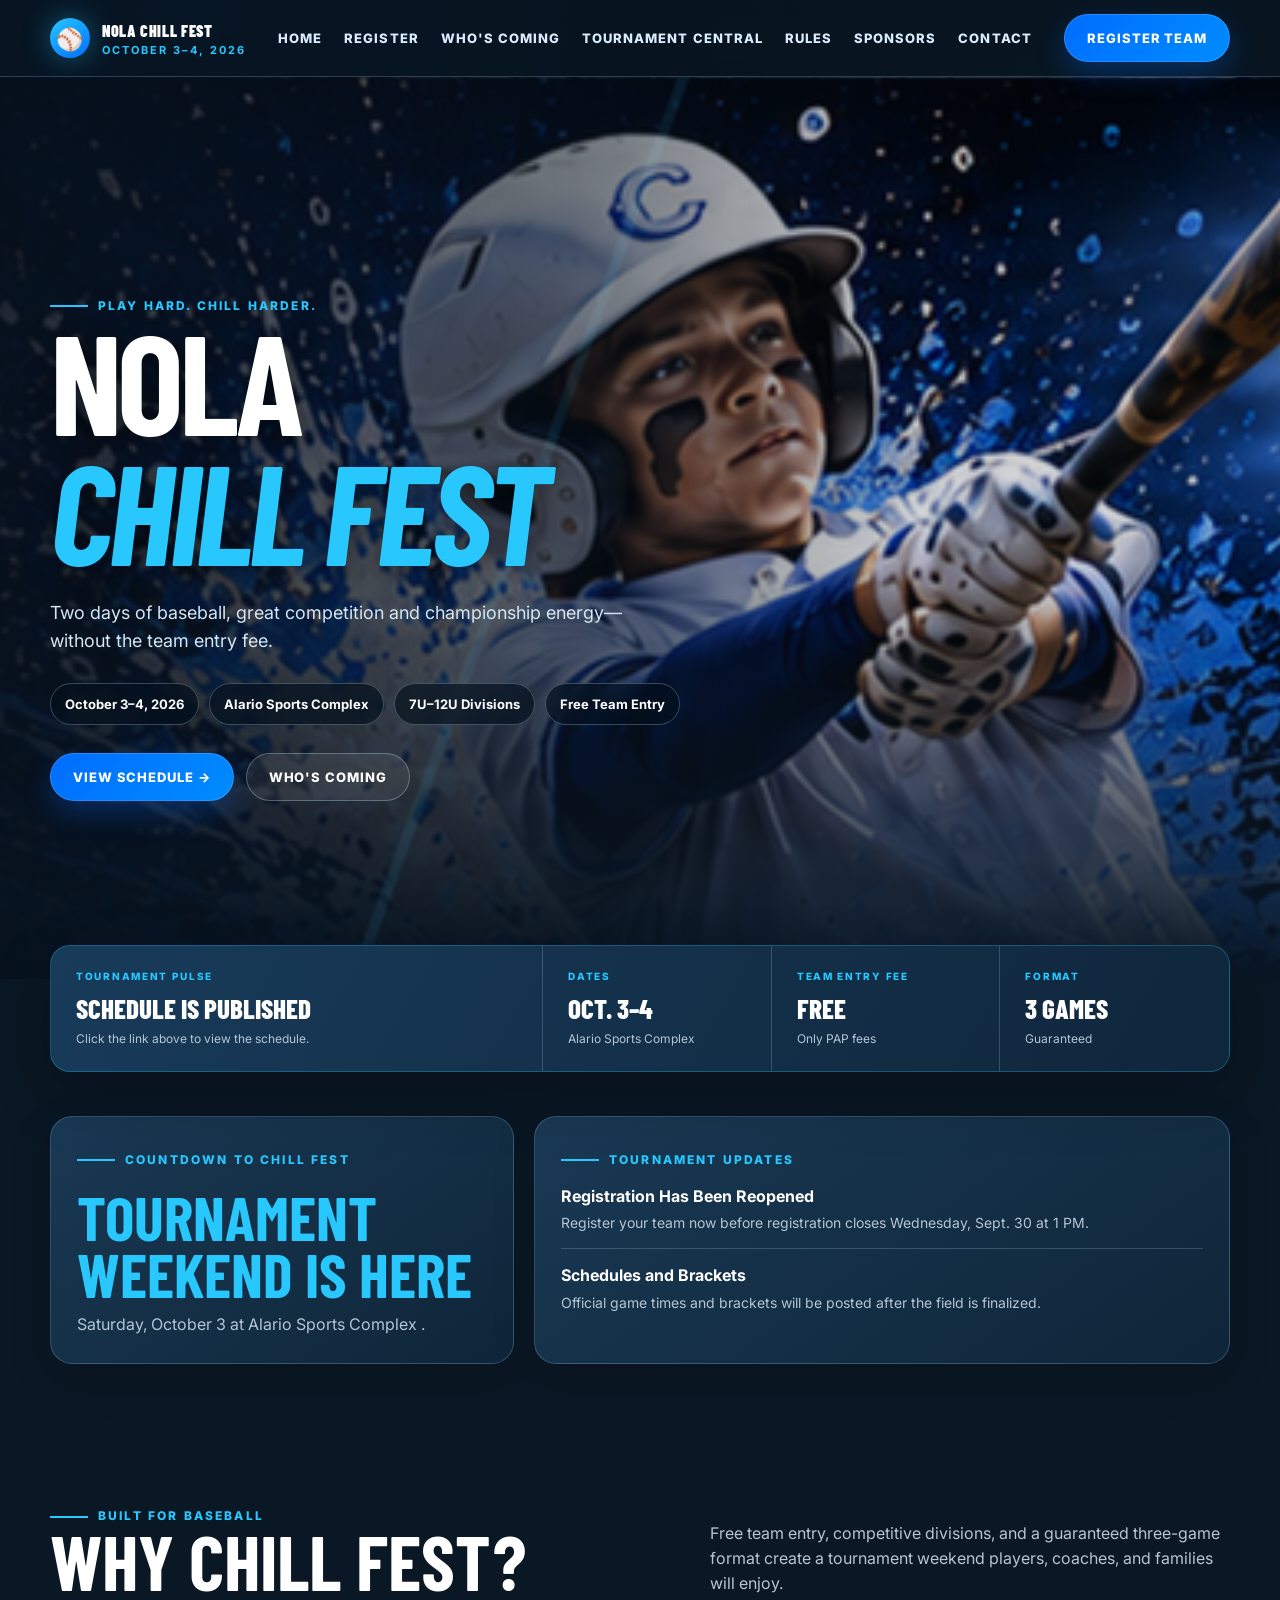
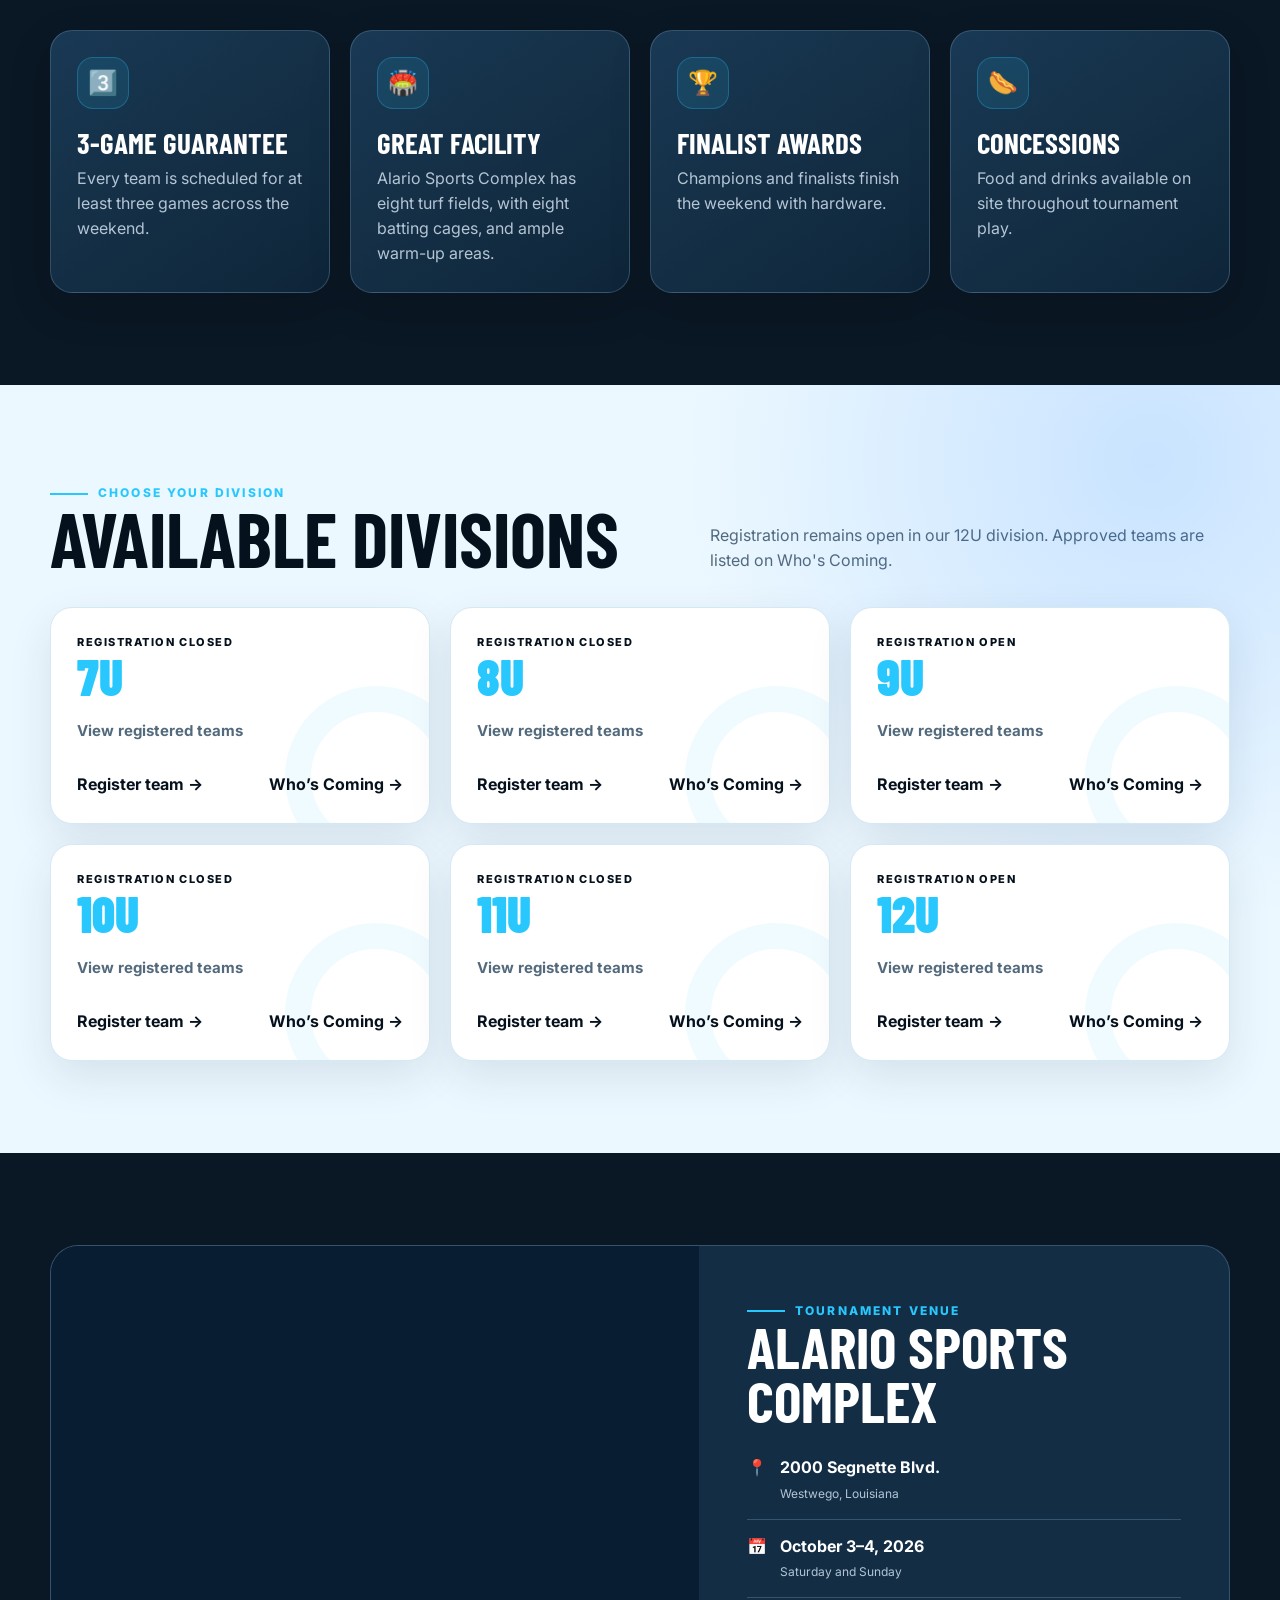
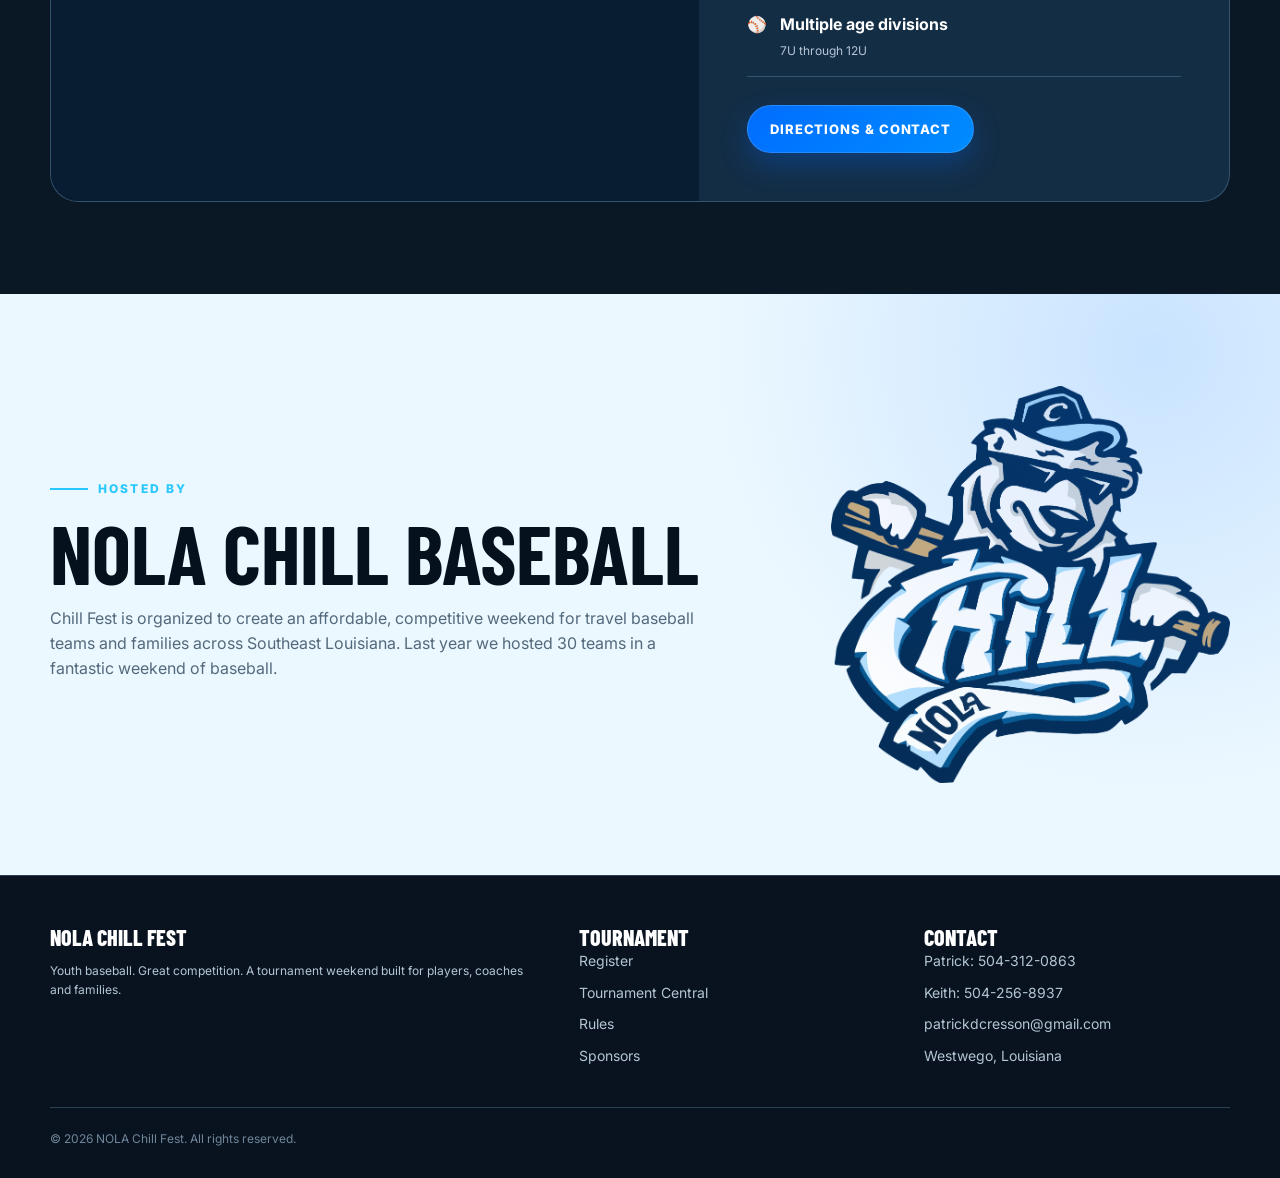
==== commit b293f809: "Update index.html" ====
--- a/index.html
+++ b/index.html
@@ -32,8 +32,8 @@
     <div class="pulse-card">
       <div class="pulse-block">
         <div class="pulse-label">Tournament Pulse</div>
-        <div class="pulse-value">Registration Open</div>
-        <div class="pulse-note">Secure your spot before the field fills.</div>
+        <div class="pulse-value">Schedule is Published</div>
+        <div class="pulse-note">Click the link above to view the schedule.</div>
       </div>
       <div class="pulse-block">
         <div class="pulse-label">Dates</div>
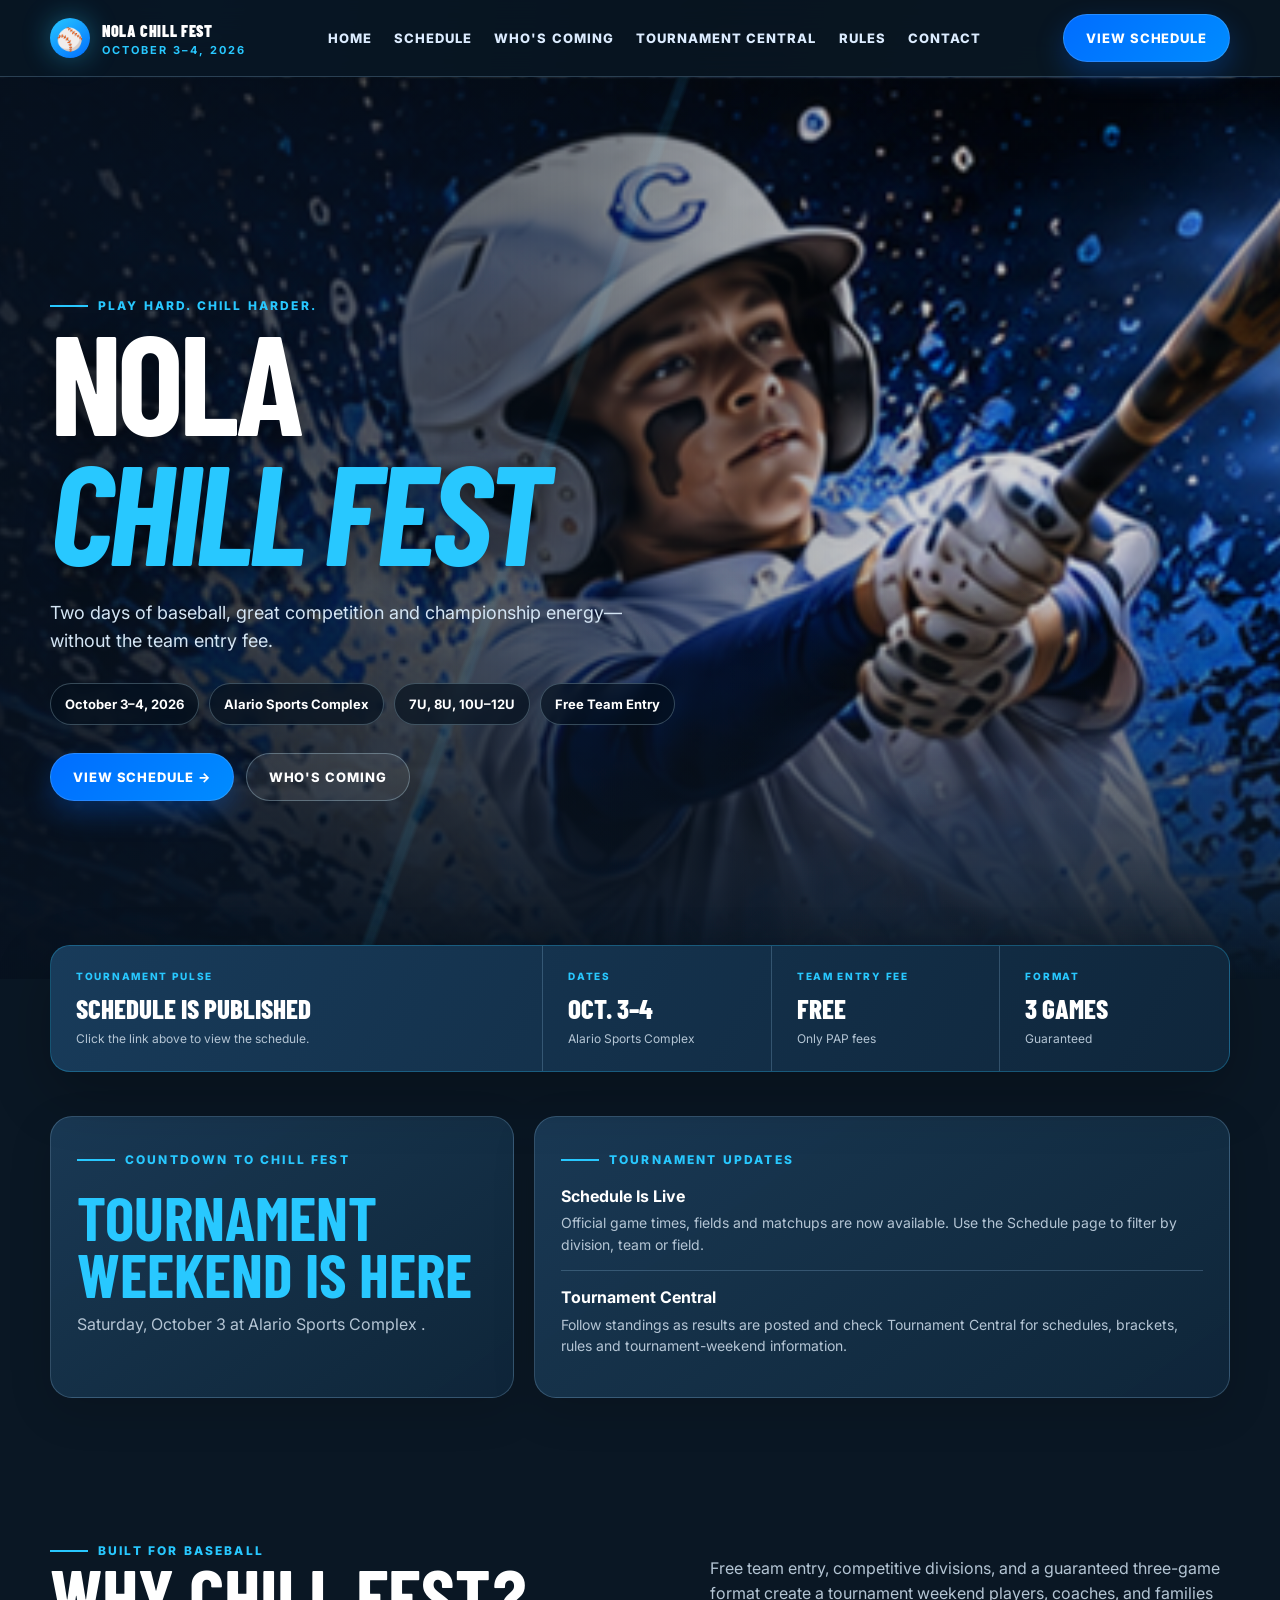
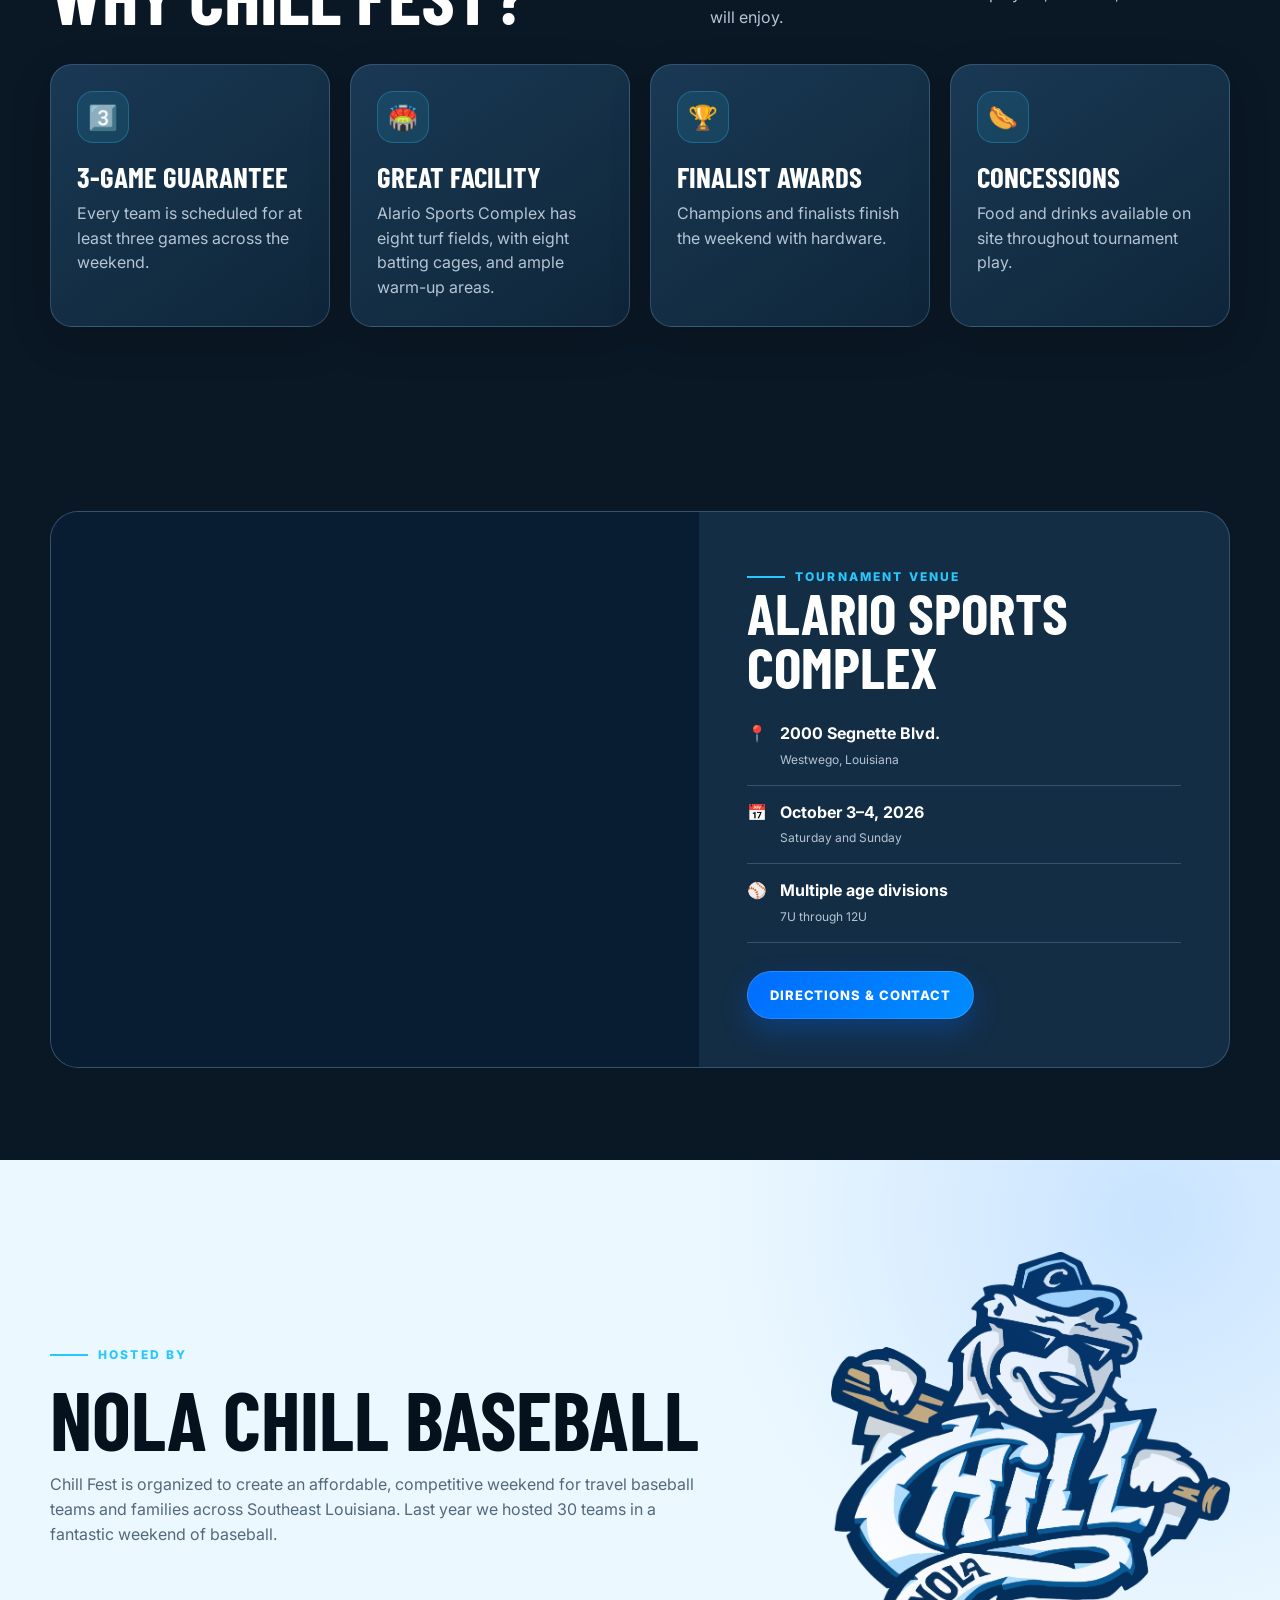
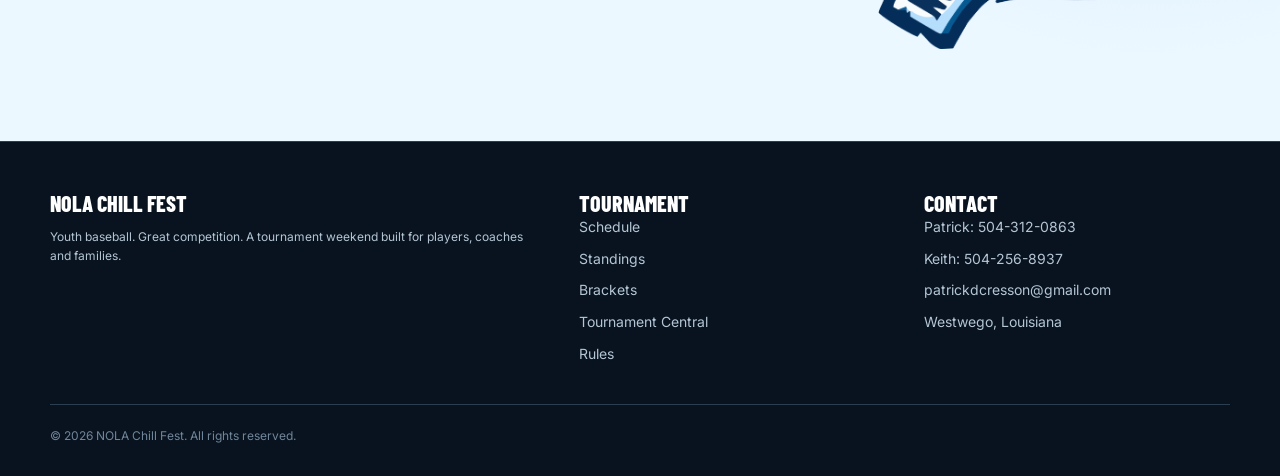
==== commit dd26c9c4: "Add files via upload" ====
--- a/index.html
+++ b/index.html
@@ -1,284 +1,286 @@
-<!doctype html>
-<html lang="en">
-<head>
-<meta charset="utf-8">
-<meta name="viewport" content="width=device-width,initial-scale=1">
-<title>NOLA Chill Fest Baseball Tournament | October 3–4, 2026</title>
-<meta name="description" content="Register for NOLA Chill Fest, a free-entry youth baseball tournament at Alario Sports Complex  in Westwego, Louisiana.">
-<link rel="stylesheet" href="assets/styles.css">
-<link rel="icon" type="image/png" href="assets/favicon.png">
-</head>
-<body>
-<header class="site-header">
-  <div class="wrap nav"><a class="brand" href="index.html"><span class="brand-mark">⚾</span><span>NOLA Chill Fest<small>October 3–4, 2026</small></span></a>
-    <nav class="desktop-nav"><a href="index.html">Home</a><a href="register.html">Register</a><a data-whos-coming href="whos-coming.html">Who's Coming</a><a href="tournament-central.html">Tournament Central</a><a href="rules.html">Rules</a><a href="sponsors.html">Sponsors</a><a href="contact.html">Contact</a></nav>
-    <a class="nav-cta" href="register.html">Register Team</a>
-    <button class="menu-btn" aria-label="Open menu">☰</button>
-  </div>
-  <nav class="mobile-nav"><a href="index.html">Home</a><a href="register.html">Register</a><a data-whos-coming href="whos-coming.html">Who's Coming</a><a href="tournament-central.html">Tournament Central</a><a href="rules.html">Rules</a><a href="sponsors.html">Sponsors</a><a href="contact.html">Contact</a></nav>
-</header>
-<main>
-  <section class="hero">
-    <div class="wrap hero-inner">
-      <div class="eyebrow">PLAY HARD. CHILL HARDER.</div>
-      <h1>NOLA <span>Chill Fest</span></h1>
-      <p class="hero-copy">Two days of baseball, great competition and championship energy—without the team entry fee.</p>
-      <div class="hero-meta"><span class="pill">October 3–4, 2026</span><span class="pill">Alario Sports Complex </span><span class="pill">7U–12U Divisions</span><span class="pill">Free Team Entry</span></div>
-      <div class="hero-actions"><a class="btn" href="schedule.html">View Schedule →</a><a class="btn secondary" href="/whos-coming">Who's Coming</a></div>
-		  <!-- <a class="btn secondary" href="#details">Tournament Details</a></div> -->
-    </div>
-  </section>
-  <div class="wrap pulse">
-    <div class="pulse-card">
-      <div class="pulse-block">
-        <div class="pulse-label">Tournament Pulse</div>
-        <div class="pulse-value">Schedule is Published</div>
-        <div class="pulse-note">Click the link above to view the schedule.</div>
-      </div>
-      <div class="pulse-block">
-        <div class="pulse-label">Dates</div>
-        <div class="pulse-value">OCT. 3–4</div>
-        <div class="pulse-note">Alario Sports Complex </div>
-      </div>
-      <div class="pulse-block">
-        <div class="pulse-label">Team Entry Fee</div>
-        <div class="pulse-value">Free</div>
-        <div class="pulse-note">Only PAP fees</div>
-      </div>
-      <div class="pulse-block">
-        <div class="pulse-label">Format</div>
-        <div class="pulse-value">3 Games</div>
-        <div class="pulse-note">Guaranteed</div>
-      </div>
-    </div>
-  </div>
-  <section class="home-utility">
-    <div class="wrap utility-grid">
-      <article class="card countdown-card">
-        <div class="eyebrow">Countdown to Chill Fest</div>
-        <h2 data-countdown>Loading countdown...</h2>
-        <p>Saturday, October 3 at Alario Sports Complex .</p>
-      </article>
-      <article class="card updates-card">
-        <div class="eyebrow">Tournament updates</div>
-        <div data-tournament-updates>
-          <p class="small">Updates will appear here.</p>
-        </div>
-      </article>
-    </div>
-  </section>
-  <section id="details">
-    <div class="wrap">
-      <div class="section-head">
-        <div>
-          <div class="eyebrow">Built for baseball</div>
-          <h2>Why Chill Fest?</h2>
-        </div>
-        <p>Free team entry, competitive divisions, and a guaranteed three-game format create a tournament weekend players, coaches, and families will enjoy.</p>
-      </div>
-      <div class="grid four">
-        <article class="card">
-          <div class="feature-icon">3️⃣</div>
-          <h3>3-Game Guarantee</h3>
-          <p>Every team is scheduled for at least three games across the weekend.</p>
-        </article>
-        <article class="card">
-          <div class="feature-icon">🏟️</div>
-          <h3>Great Facility</h3>
-          <p>Alario Sports Complex has eight turf fields, with eight batting cages, and ample warm-up areas.</p>
-        </article>
-        <article class="card">
-          <div class="feature-icon">🏆</div>
-          <h3>Finalist Awards</h3>
-          <p>Champions and finalists finish the weekend with hardware.</p>
-        </article>
-        <article class="card">
-          <div class="feature-icon">🌭</div>
-          <h3>Concessions</h3>
-          <p>Food and drinks available on site throughout tournament play.</p>
-        </article>
-      </div>
-    </div>
-  </section>
-  <section class="light-section">
-    <div class="wrap">
-      <div class="section-head">
-        <div>
-          <div class="eyebrow">Choose your division</div>
-          <h2>Available Divisions</h2>
-        </div>
-        <p>Registration remains open in our 12U division. Approved teams are listed on Who's Coming.</p>
-      </div>
-      <div class="grid three">
-        <article class="card division-card" data-division-card="7U">
-          <div>
-            <div class="status">Registration Closed</div>
-            <div class="division">7U</div>
-            <div class="division-team-count" data-division-count="7U">Checking approved teams…</div>
-          </div>
-          <div class="division-card-links">
-            <a href="register.html">Register team →</a>
-            <a href="whos-coming.html" data-whos-coming>Who’s Coming →</a>
-          </div>
-        </article>
-        <article class="card division-card" data-division-card="8U">
-          <div>
-            <div class="status">Registration Closed</div>
-            <div class="division">8U</div>
-            <div class="division-team-count" data-division-count="8U">Checking approved teams…</div>
-          </div>
-          <div class="division-card-links">
-            <a href="register.html">Register team →</a>
-            <a href="whos-coming.html" data-whos-coming>Who’s Coming →</a>
-          </div>
-        </article>
-        <article class="card division-card" data-division-card="9U">
-          <div>
-            <div class="status">Registration open</div>
-            <div class="division">9U</div>
-            <div class="division-team-count" data-division-count="9U">Checking approved teams…</div>
-          </div>
-          <div class="division-card-links">
-            <a href="register.html">Register team →</a>
-            <a href="whos-coming.html" data-whos-coming>Who’s Coming →</a>
-          </div>
-        </article>
-        <article class="card division-card" data-division-card="10U">
-          <div>
-            <div class="status">Registration Closed</div>
-            <div class="division">10U</div>
-            <div class="division-team-count" data-division-count="10U">Checking approved teams…</div>
-          </div>
-          <div class="division-card-links">
-            <a href="register.html">Register team →</a>
-            <a href="whos-coming.html" data-whos-coming>Who’s Coming →</a>
-          </div>
-        </article>
-        <article class="card division-card" data-division-card="11U">
-          <div>
-            <div class="status">Registration closed</div>
-            <div class="division">11U</div>
-            <div class="division-team-count" data-division-count="11U">Checking approved teams…</div>
-          </div>
-          <div class="division-card-links">
-            <a href="register.html">Register team →</a>
-            <a href="whos-coming.html" data-whos-coming>Who’s Coming →</a>
-          </div>
-        </article>
-        <article class="card division-card" data-division-card="12U">
-          <div>
-            <div class="status">Registration open</div>
-            <div class="division">12U</div>
-            <div class="division-team-count" data-division-count="12U">Checking approved teams…</div>
-          </div>
-          <div class="division-card-links">
-            <a href="register.html">Register team →</a>
-            <a href="whos-coming.html" data-whos-coming>Who’s Coming →</a>
-          </div>
-        </article>
-      </div>
-    </div>
-  </section>
-  <section>
-    <div class="wrap venue">
-      <div class="venue-map">
-  <!-- Paste the Google Maps iframe here -->
-  <iframe
-    src="https://www.google.com/maps/embed?pb=!1m18!1m12!1m3!1d55343.817487092325!2d-90.26225695136722!3d29.89342929999999!2m3!1f0!2f0!3f0!3m2!1i1024!2i768!4f13.1!3m3!1m2!1s0x8620bb006fef4239%3A0xe98feb4e3dffa62f!2sJohn%20Alario%20Jr.%20Sports%20Complex!5e0!3m2!1sen!2sus!4v1790639945073!5m2!1sen!2sus"
-    loading="lazy"
-    allowfullscreen
-    referrerpolicy="no-referrer-when-downgrade"
-    title="Google map showing Alario Sports Complex ">
-  </iframe>
-</div>
-      <div class="venue-copy">
-        <div class="eyebrow">Tournament venue</div>
-        <h2>Alario Sports Complex </h2>
-        <div class="facts">
-          <div class="fact"><span>📍</span>
-            <div><strong>2000 Segnette Blvd.</strong><br>
-              <span class="small">Westwego, Louisiana</span></div>
-          </div>
-          <div class="fact"><span>📅</span>
-            <div><strong>October 3–4, 2026</strong><br>
-              <span class="small">Saturday and Sunday</span></div>
-          </div>
-          <div class="fact"><span>⚾</span>
-            <div><strong>Multiple age divisions</strong><br>
-              <span class="small">7U through 12U</span></div>
-          </div>
-        </div>
-        <a class="btn" href="contact.html">Directions & Contact</a></div>
-    </div>
-  </section>
-  <section class="light-section">
-    <div class="wrap hosted-grid">
-      <div>
-        <div class="eyebrow">Hosted by</div>
-        <h2>NOLA Chill Baseball</h2>
-        <p>Chill Fest is organized to create an affordable, competitive weekend for travel baseball teams and families across Southeast Louisiana. Last year we hosted 30 teams in a fantastic weekend of baseball.</p>
-      </div>
-      <div class="hosted-mark"><img src="assets/Chill_STANDARD_OnWhite.png" alt="NOLA Chill Fest"></div>
-    </div>
-  </section>
-  <!-- <section data-sponsors>
-    <div class="wrap sponsor-preview">
-      <div class="section-head">
-        <div>
-          <div class="eyebrow">Community support</div>
-          <h2>Sponsors</h2>
-        </div>
-        <p>Sponsorship opportunities are available for businesses/individuals interested in supporting NOLA Chill baseball.</p>
-      </div>
-      <div class="empty compact">
-        <div class="empty-icon">🤝</div>
-        <h2>Sponsor Chill Fest</h2>
-        <p>Logo placement and tournament support options can be added whenever needed.</p>
-        <a class="btn" href="sponsors.html">View Sponsor Options</a></div>
-    </div>
-  </section> -->
-  <!-- <section>
-    <div class="wrap faq">
-      <div class="section-head">
-        <div>
-          <div class="eyebrow">Quick answers</div>
-          <h2>Frequently Asked</h2>
-        </div>
-      </div>
-      <details>
-        <summary>Is team entry really free?</summary>
-        <p>Yes. Chill Fest is currently promoted as free team entry. Any gate, insurance or administrative details will be clearly communicated before acceptance.</p>
-      </details>
-      <details>
-        <summary>When will teams appear on Who’s Coming?</summary>
-        <p>The page remains hidden until at least one approved team has registered. Submitted teams will not publish automatically.</p>
-      </details>
-      <details>
-        <summary>When will schedules and brackets be posted?</summary>
-        <p>Tournament Central pages are ready now, but schedules, standings and brackets will display a “coming soon” state until official information is published.</p>
-      </details>
-    </div>
-  </section> -->
-</main>
-<footer class="site-footer">
-  <div class="wrap">
-    <div class="footer-grid">
-      <div>
-        <div class="footer-title">NOLA Chill Fest</div>
-        <p class="small">Youth baseball. Great competition. A tournament weekend built for players, coaches and families.</p>
-      </div>
-      <div>
-        <div class="footer-title">Tournament</div>
-        <div class="footer-links"><a href="register.html">Register</a><a href="tournament-central.html">Tournament Central</a><a href="rules.html">Rules</a><a href="sponsors.html">Sponsors</a></div>
-      </div>
-      <div>
-        <div class="footer-title">Contact</div>
-        <div class="footer-links"><a href="tel:15043120863">Patrick: 504-312-0863</a><a href="tel:15042568937">Keith: 504-256-8937</a><a href="mailto:patrickdcresson@gmail.com">patrickdcresson@gmail.com</a><span>Westwego, Louisiana</span></div>
-      </div>
-    </div>
-    <div class="copyright">© <span data-year></span> NOLA Chill Fest. All rights reserved.</div>
-  </div>
-</footer>
-<script src="assets/config.js"></script><script src="assets/site.js"></script>
-</body>
-</html>
+<!doctype html>
+<html lang="en">
+<head>
+<meta charset="utf-8">
+<meta name="viewport" content="width=device-width,initial-scale=1">
+<title>NOLA Chill Fest Baseball Tournament | October 3–4, 2026</title>
+<meta name="description" content="Official schedules, standings, brackets, rules and tournament information for NOLA Chill Fest at Alario Sports Complex in Westwego, Louisiana.">
+<link rel="stylesheet" href="assets/styles.css">
+<link rel="icon" type="image/png" href="assets/favicon.png">
+</head>
+<body>
+<header class="site-header">
+  <div class="wrap nav"><a class="brand" href="index.html"><span class="brand-mark">⚾</span><span>NOLA Chill Fest<small>October 3–4, 2026</small></span></a>
+    <nav class="desktop-nav"><a href="index.html">Home</a><a href="schedule.html">Schedule</a><a data-whos-coming href="whos-coming.html">Who's Coming</a><a href="tournament-central.html">Tournament Central</a><a href="rules.html">Rules</a><a href="contact.html">Contact</a></nav>
+    <a class="nav-cta" href="schedule.html">View Schedule</a>
+    <button class="menu-btn" aria-label="Open menu">☰</button>
+  </div>
+  <nav class="mobile-nav"><a href="index.html">Home</a><a href="schedule.html">Schedule</a><a data-whos-coming href="whos-coming.html">Who's Coming</a><a href="tournament-central.html">Tournament Central</a><a href="rules.html">Rules</a><a href="contact.html">Contact</a></nav>
+</header>
+<main>
+  <section class="hero">
+    <div class="wrap hero-inner">
+      <div class="eyebrow">PLAY HARD. CHILL HARDER.</div>
+      <h1>NOLA <span>Chill Fest</span></h1>
+      <p class="hero-copy">Two days of baseball, great competition and championship energy—without the team entry fee.</p>
+      <div class="hero-meta"><span class="pill">October 3–4, 2026</span><span class="pill">Alario Sports Complex </span><span class="pill">7U, 8U, 10U–12U</span><span class="pill">Free Team Entry</span></div>
+      <div class="hero-actions"><a class="btn" href="schedule.html">View Schedule →</a><a class="btn secondary" href="/whos-coming">Who's Coming</a></div>
+		  <!-- <a class="btn secondary" href="#details">Tournament Details</a></div> -->
+    </div>
+  </section>
+  <div class="wrap pulse">
+    <div class="pulse-card">
+      <div class="pulse-block">
+        <div class="pulse-label">Tournament Pulse</div>
+        <div class="pulse-value">Schedule is Published</div>
+        <div class="pulse-note">Click the link above to view the schedule.</div>
+      </div>
+      <div class="pulse-block">
+        <div class="pulse-label">Dates</div>
+        <div class="pulse-value">OCT. 3–4</div>
+        <div class="pulse-note">Alario Sports Complex </div>
+      </div>
+      <div class="pulse-block">
+        <div class="pulse-label">Team Entry Fee</div>
+        <div class="pulse-value">Free</div>
+        <div class="pulse-note">Only PAP fees</div>
+      </div>
+      <div class="pulse-block">
+        <div class="pulse-label">Format</div>
+        <div class="pulse-value">3 Games</div>
+        <div class="pulse-note">Guaranteed</div>
+      </div>
+    </div>
+  </div>
+  <section class="home-utility">
+    <div class="wrap utility-grid">
+      <article class="card countdown-card">
+        <div class="eyebrow">Countdown to Chill Fest</div>
+        <h2 data-countdown>Loading countdown...</h2>
+        <p>Saturday, October 3 at Alario Sports Complex .</p>
+      </article>
+      <article class="card updates-card">
+        <div class="eyebrow">Tournament updates</div>
+        <div data-tournament-updates>
+          <p class="small">Updates will appear here.</p>
+        </div>
+      </article>
+    </div>
+  </section>
+  <section id="details">
+    <div class="wrap">
+      <div class="section-head">
+        <div>
+          <div class="eyebrow">Built for baseball</div>
+          <h2>Why Chill Fest?</h2>
+        </div>
+        <p>Free team entry, competitive divisions, and a guaranteed three-game format create a tournament weekend players, coaches, and families will enjoy.</p>
+      </div>
+      <div class="grid four">
+        <article class="card">
+          <div class="feature-icon">3️⃣</div>
+          <h3>3-Game Guarantee</h3>
+          <p>Every team is scheduled for at least three games across the weekend.</p>
+        </article>
+        <article class="card">
+          <div class="feature-icon">🏟️</div>
+          <h3>Great Facility</h3>
+          <p>Alario Sports Complex has eight turf fields, with eight batting cages, and ample warm-up areas.</p>
+        </article>
+        <article class="card">
+          <div class="feature-icon">🏆</div>
+          <h3>Finalist Awards</h3>
+          <p>Champions and finalists finish the weekend with hardware.</p>
+        </article>
+        <article class="card">
+          <div class="feature-icon">🌭</div>
+          <h3>Concessions</h3>
+          <p>Food and drinks available on site throughout tournament play.</p>
+        </article>
+      </div>
+    </div>
+  </section>
+  <!-- AVAILABLE DIVISIONS HIDDEN AFTER REGISTRATION CLOSED
+  <section class="light-section">
+    <div class="wrap">
+      <div class="section-head">
+        <div>
+          <div class="eyebrow">Choose your division</div>
+          <h2>Available Divisions</h2>
+        </div>
+        <p>Registration remains open in our 12U division. Approved teams are listed on Who's Coming.</p>
+      </div>
+      <div class="grid three">
+        <article class="card division-card" data-division-card="7U">
+          <div>
+            <div class="status">Registration Closed</div>
+            <div class="division">7U</div>
+            <div class="division-team-count" data-division-count="7U">Checking approved teams…</div>
+          </div>
+          <div class="division-card-links">
+            <a href="register.html">Register team →</a>
+            <a href="whos-coming.html" data-whos-coming>Who’s Coming →</a>
+          </div>
+        </article>
+        <article class="card division-card" data-division-card="8U">
+          <div>
+            <div class="status">Registration Closed</div>
+            <div class="division">8U</div>
+            <div class="division-team-count" data-division-count="8U">Checking approved teams…</div>
+          </div>
+          <div class="division-card-links">
+            <a href="register.html">Register team →</a>
+            <a href="whos-coming.html" data-whos-coming>Who’s Coming →</a>
+          </div>
+        </article>
+        <article class="card division-card" data-division-card="9U">
+          <div>
+            <div class="status">Registration open</div>
+            <div class="division">9U</div>
+            <div class="division-team-count" data-division-count="9U">Checking approved teams…</div>
+          </div>
+          <div class="division-card-links">
+            <a href="register.html">Register team →</a>
+            <a href="whos-coming.html" data-whos-coming>Who’s Coming →</a>
+          </div>
+        </article>
+        <article class="card division-card" data-division-card="10U">
+          <div>
+            <div class="status">Registration Closed</div>
+            <div class="division">10U</div>
+            <div class="division-team-count" data-division-count="10U">Checking approved teams…</div>
+          </div>
+          <div class="division-card-links">
+            <a href="register.html">Register team →</a>
+            <a href="whos-coming.html" data-whos-coming>Who’s Coming →</a>
+          </div>
+        </article>
+        <article class="card division-card" data-division-card="11U">
+          <div>
+            <div class="status">Registration closed</div>
+            <div class="division">11U</div>
+            <div class="division-team-count" data-division-count="11U">Checking approved teams…</div>
+          </div>
+          <div class="division-card-links">
+            <a href="register.html">Register team →</a>
+            <a href="whos-coming.html" data-whos-coming>Who’s Coming →</a>
+          </div>
+        </article>
+        <article class="card division-card" data-division-card="12U">
+          <div>
+            <div class="status">Registration open</div>
+            <div class="division">12U</div>
+            <div class="division-team-count" data-division-count="12U">Checking approved teams…</div>
+          </div>
+          <div class="division-card-links">
+            <a href="register.html">Register team →</a>
+            <a href="whos-coming.html" data-whos-coming>Who’s Coming →</a>
+          </div>
+        </article>
+      </div>
+    </div>
+  </section>
+  END AVAILABLE DIVISIONS -->
+  <section>
+    <div class="wrap venue">
+      <div class="venue-map">
+  <!-- Paste the Google Maps iframe here -->
+  <iframe
+    src="https://www.google.com/maps/embed?pb=!1m18!1m12!1m3!1d55343.817487092325!2d-90.26225695136722!3d29.89342929999999!2m3!1f0!2f0!3f0!3m2!1i1024!2i768!4f13.1!3m3!1m2!1s0x8620bb006fef4239%3A0xe98feb4e3dffa62f!2sJohn%20Alario%20Jr.%20Sports%20Complex!5e0!3m2!1sen!2sus!4v1790639945073!5m2!1sen!2sus"
+    loading="lazy"
+    allowfullscreen
+    referrerpolicy="no-referrer-when-downgrade"
+    title="Google map showing Alario Sports Complex ">
+  </iframe>
+</div>
+      <div class="venue-copy">
+        <div class="eyebrow">Tournament venue</div>
+        <h2>Alario Sports Complex </h2>
+        <div class="facts">
+          <div class="fact"><span>📍</span>
+            <div><strong>2000 Segnette Blvd.</strong><br>
+              <span class="small">Westwego, Louisiana</span></div>
+          </div>
+          <div class="fact"><span>📅</span>
+            <div><strong>October 3–4, 2026</strong><br>
+              <span class="small">Saturday and Sunday</span></div>
+          </div>
+          <div class="fact"><span>⚾</span>
+            <div><strong>Multiple age divisions</strong><br>
+              <span class="small">7U through 12U</span></div>
+          </div>
+        </div>
+        <a class="btn" href="contact.html">Directions & Contact</a></div>
+    </div>
+  </section>
+  <section class="light-section">
+    <div class="wrap hosted-grid">
+      <div>
+        <div class="eyebrow">Hosted by</div>
+        <h2>NOLA Chill Baseball</h2>
+        <p>Chill Fest is organized to create an affordable, competitive weekend for travel baseball teams and families across Southeast Louisiana. Last year we hosted 30 teams in a fantastic weekend of baseball.</p>
+      </div>
+      <div class="hosted-mark"><img src="assets/Chill_STANDARD_OnWhite.png" alt="NOLA Chill Fest"></div>
+    </div>
+  </section>
+  <!-- <section data-sponsors>
+    <div class="wrap sponsor-preview">
+      <div class="section-head">
+        <div>
+          <div class="eyebrow">Community support</div>
+          <h2>Sponsors</h2>
+        </div>
+        <p>Sponsorship opportunities are available for businesses/individuals interested in supporting NOLA Chill baseball.</p>
+      </div>
+      <div class="empty compact">
+        <div class="empty-icon">🤝</div>
+        <h2>Sponsor Chill Fest</h2>
+        <p>Logo placement and tournament support options can be added whenever needed.</p>
+        <a class="btn" href="sponsors.html">View Sponsor Options</a></div>
+    </div>
+  </section> -->
+  <!-- <section>
+    <div class="wrap faq">
+      <div class="section-head">
+        <div>
+          <div class="eyebrow">Quick answers</div>
+          <h2>Frequently Asked</h2>
+        </div>
+      </div>
+      <details>
+        <summary>Is team entry really free?</summary>
+        <p>Yes. Chill Fest is currently promoted as free team entry. Any gate, insurance or administrative details will be clearly communicated before acceptance.</p>
+      </details>
+      <details>
+        <summary>When will teams appear on Who’s Coming?</summary>
+        <p>The page remains hidden until at least one approved team has registered. Submitted teams will not publish automatically.</p>
+      </details>
+      <details>
+        <summary>When will schedules and brackets be posted?</summary>
+        <p>Tournament Central pages are ready now, but schedules, standings and brackets will display a “coming soon” state until official information is published.</p>
+      </details>
+    </div>
+  </section> -->
+</main>
+<footer class="site-footer">
+  <div class="wrap">
+    <div class="footer-grid">
+      <div>
+        <div class="footer-title">NOLA Chill Fest</div>
+        <p class="small">Youth baseball. Great competition. A tournament weekend built for players, coaches and families.</p>
+      </div>
+      <div>
+        <div class="footer-title">Tournament</div>
+        <div class="footer-links"><a href="schedule.html">Schedule</a><a href="standings.html">Standings</a><a href="brackets.html">Brackets</a><a href="tournament-central.html">Tournament Central</a><a href="rules.html">Rules</a></div>
+      </div>
+      <div>
+        <div class="footer-title">Contact</div>
+        <div class="footer-links"><a href="tel:15043120863">Patrick: 504-312-0863</a><a href="tel:15042568937">Keith: 504-256-8937</a><a href="mailto:patrickdcresson@gmail.com">patrickdcresson@gmail.com</a><span>Westwego, Louisiana</span></div>
+      </div>
+    </div>
+    <div class="copyright">© <span data-year></span> NOLA Chill Fest. All rights reserved.</div>
+  </div>
+</footer>
+<script src="assets/config.js"></script><script src="assets/site.js"></script>
+</body>
+</html>
